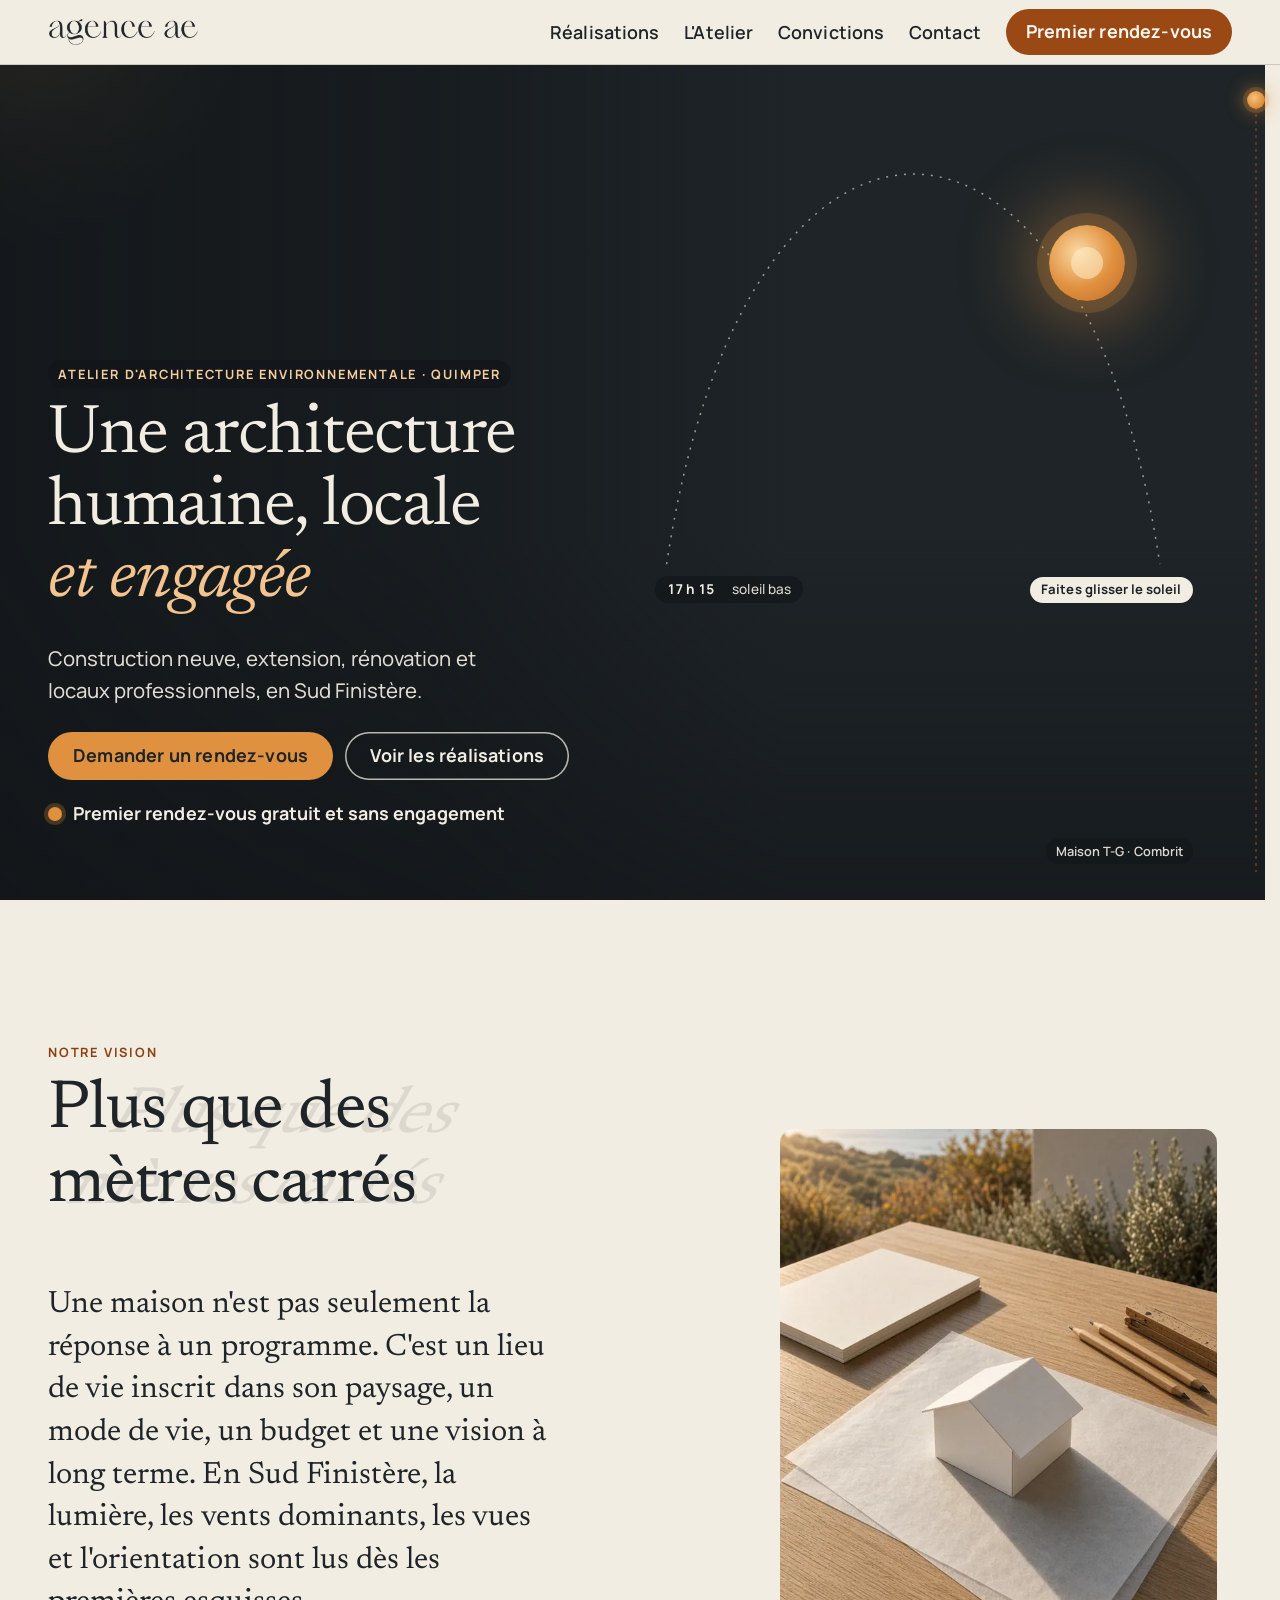
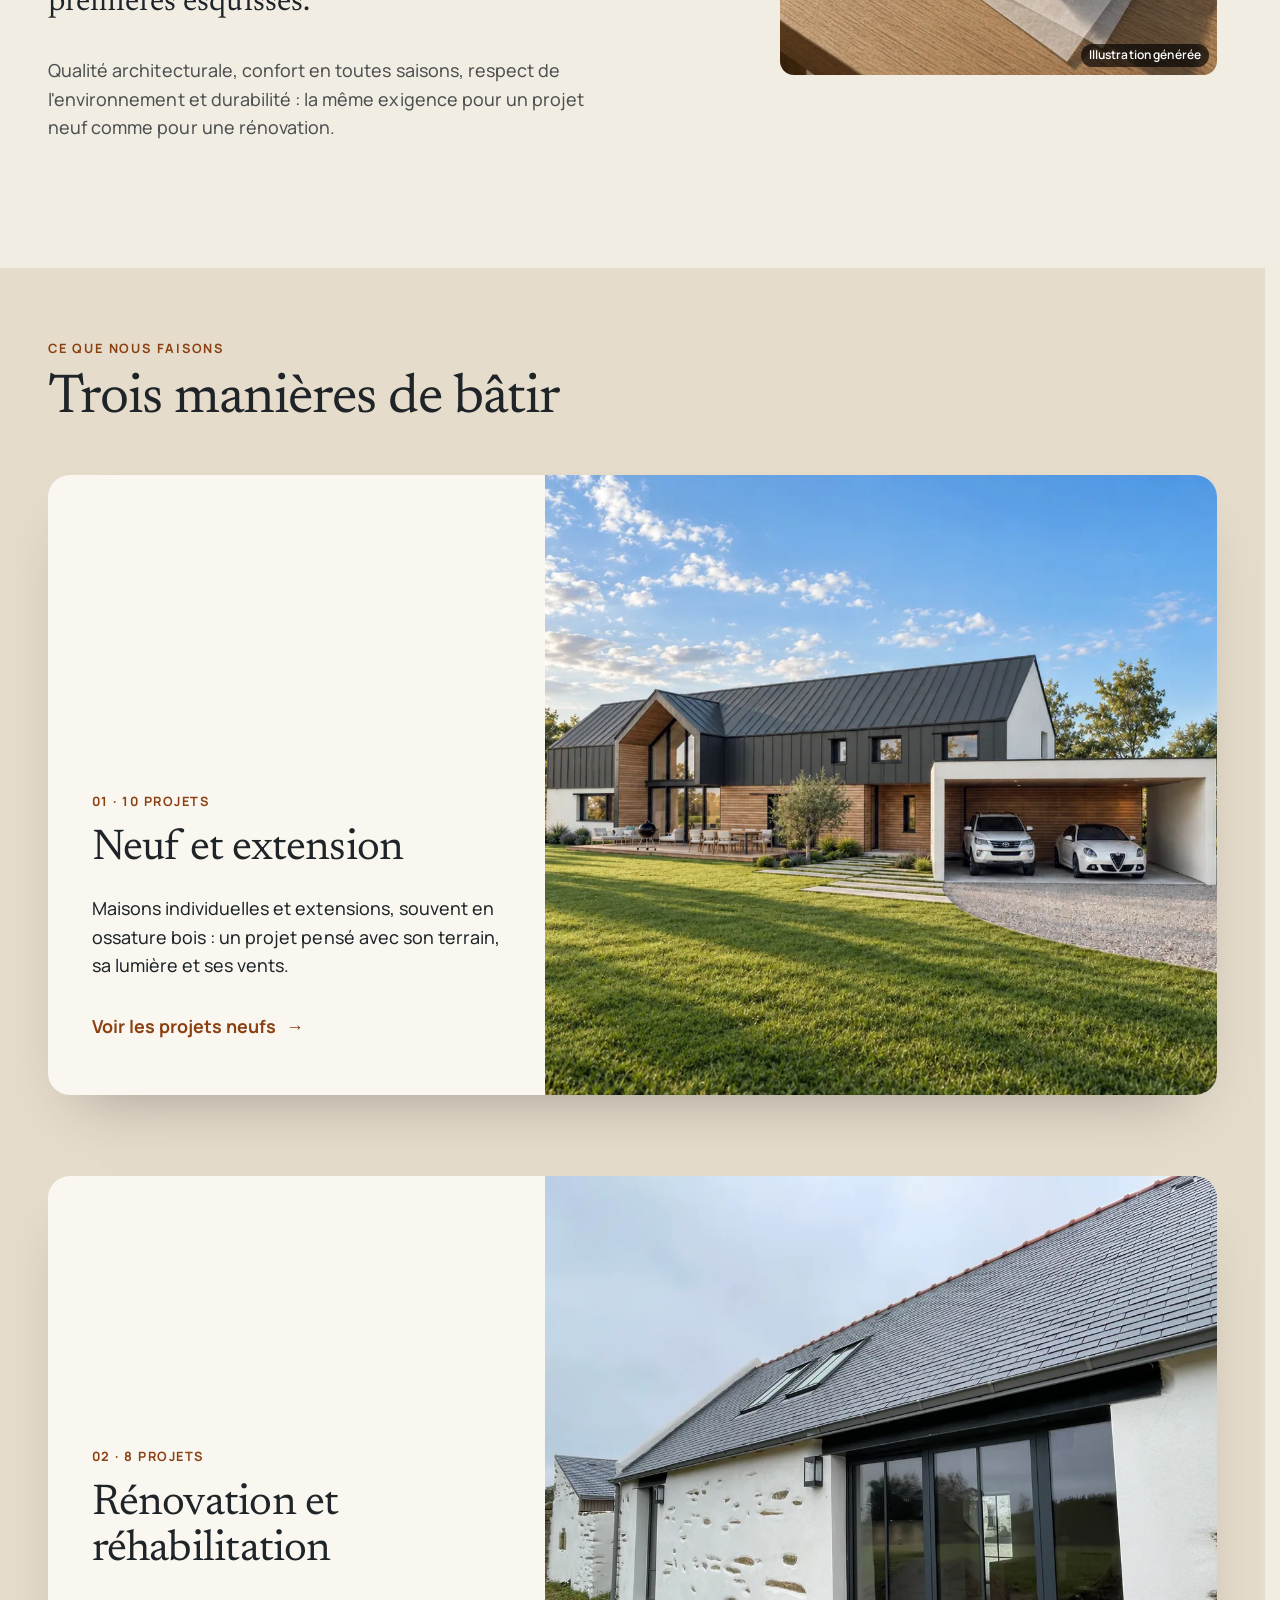
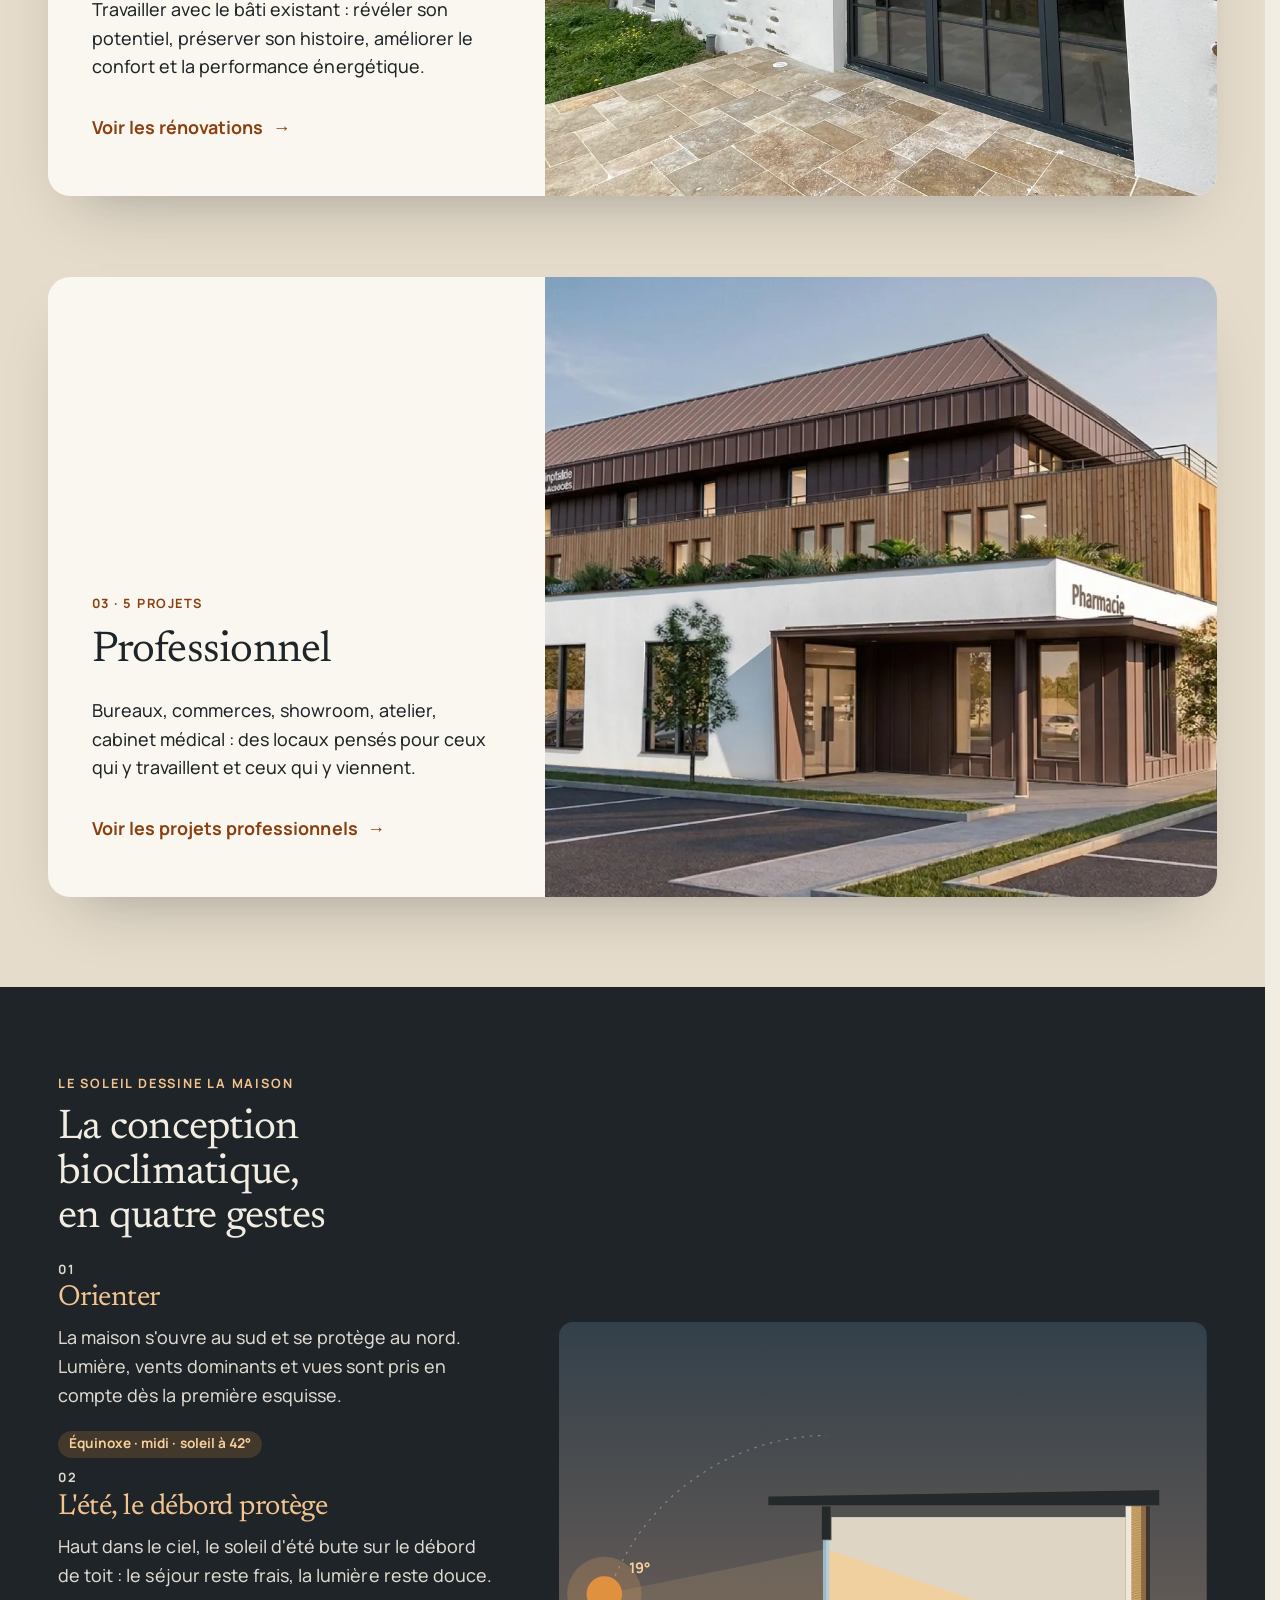
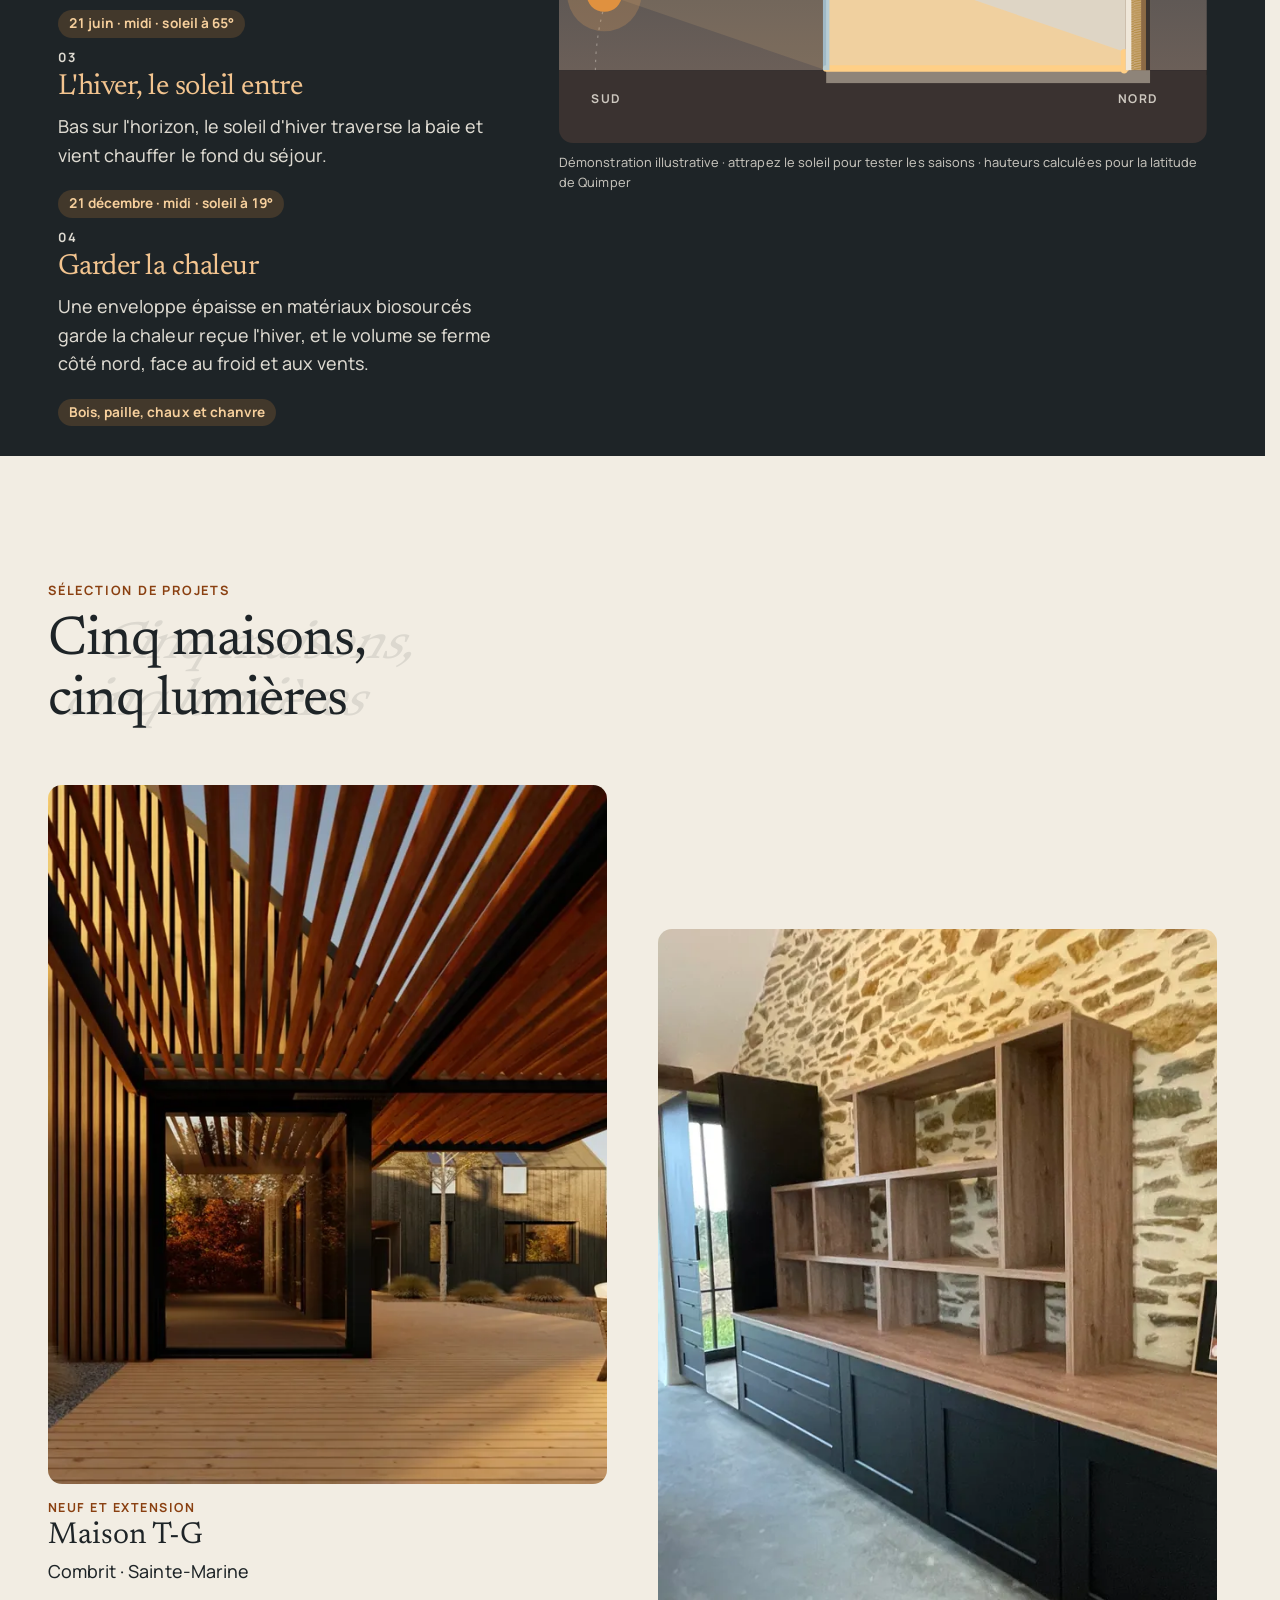
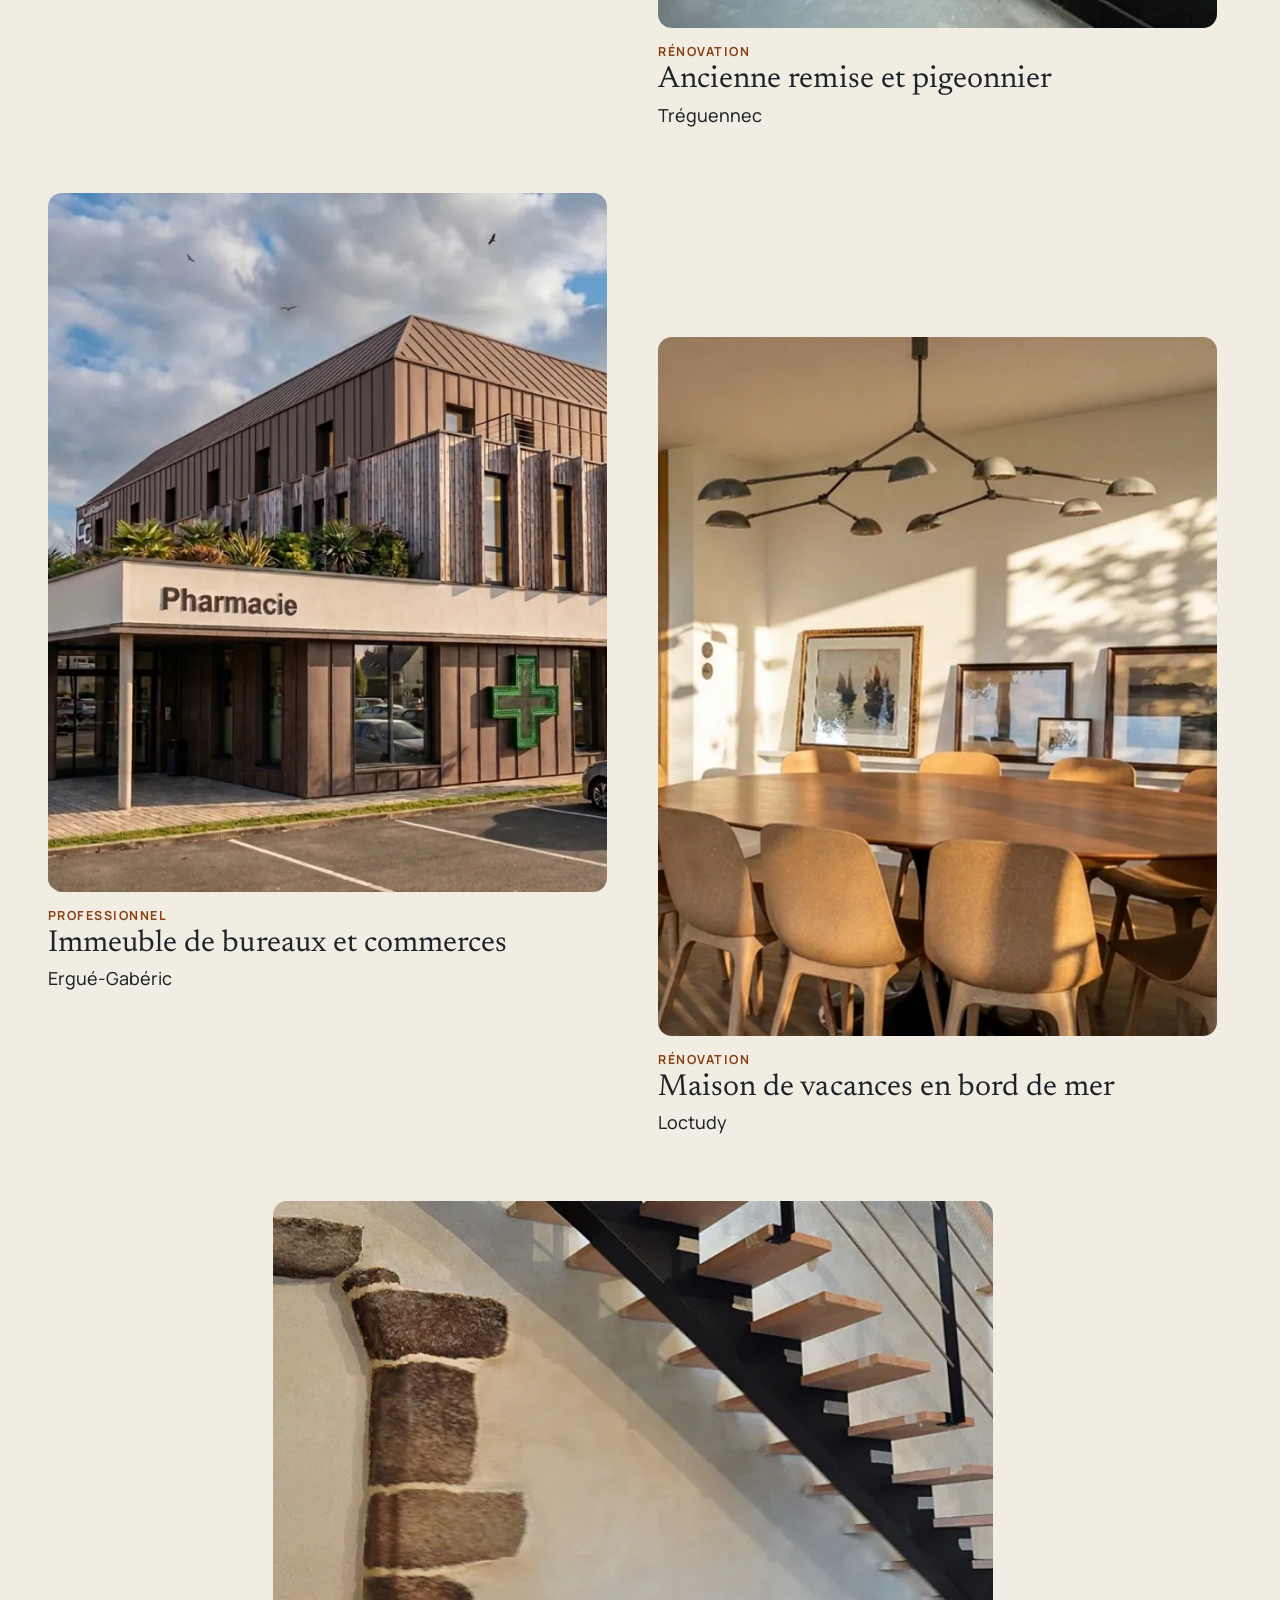
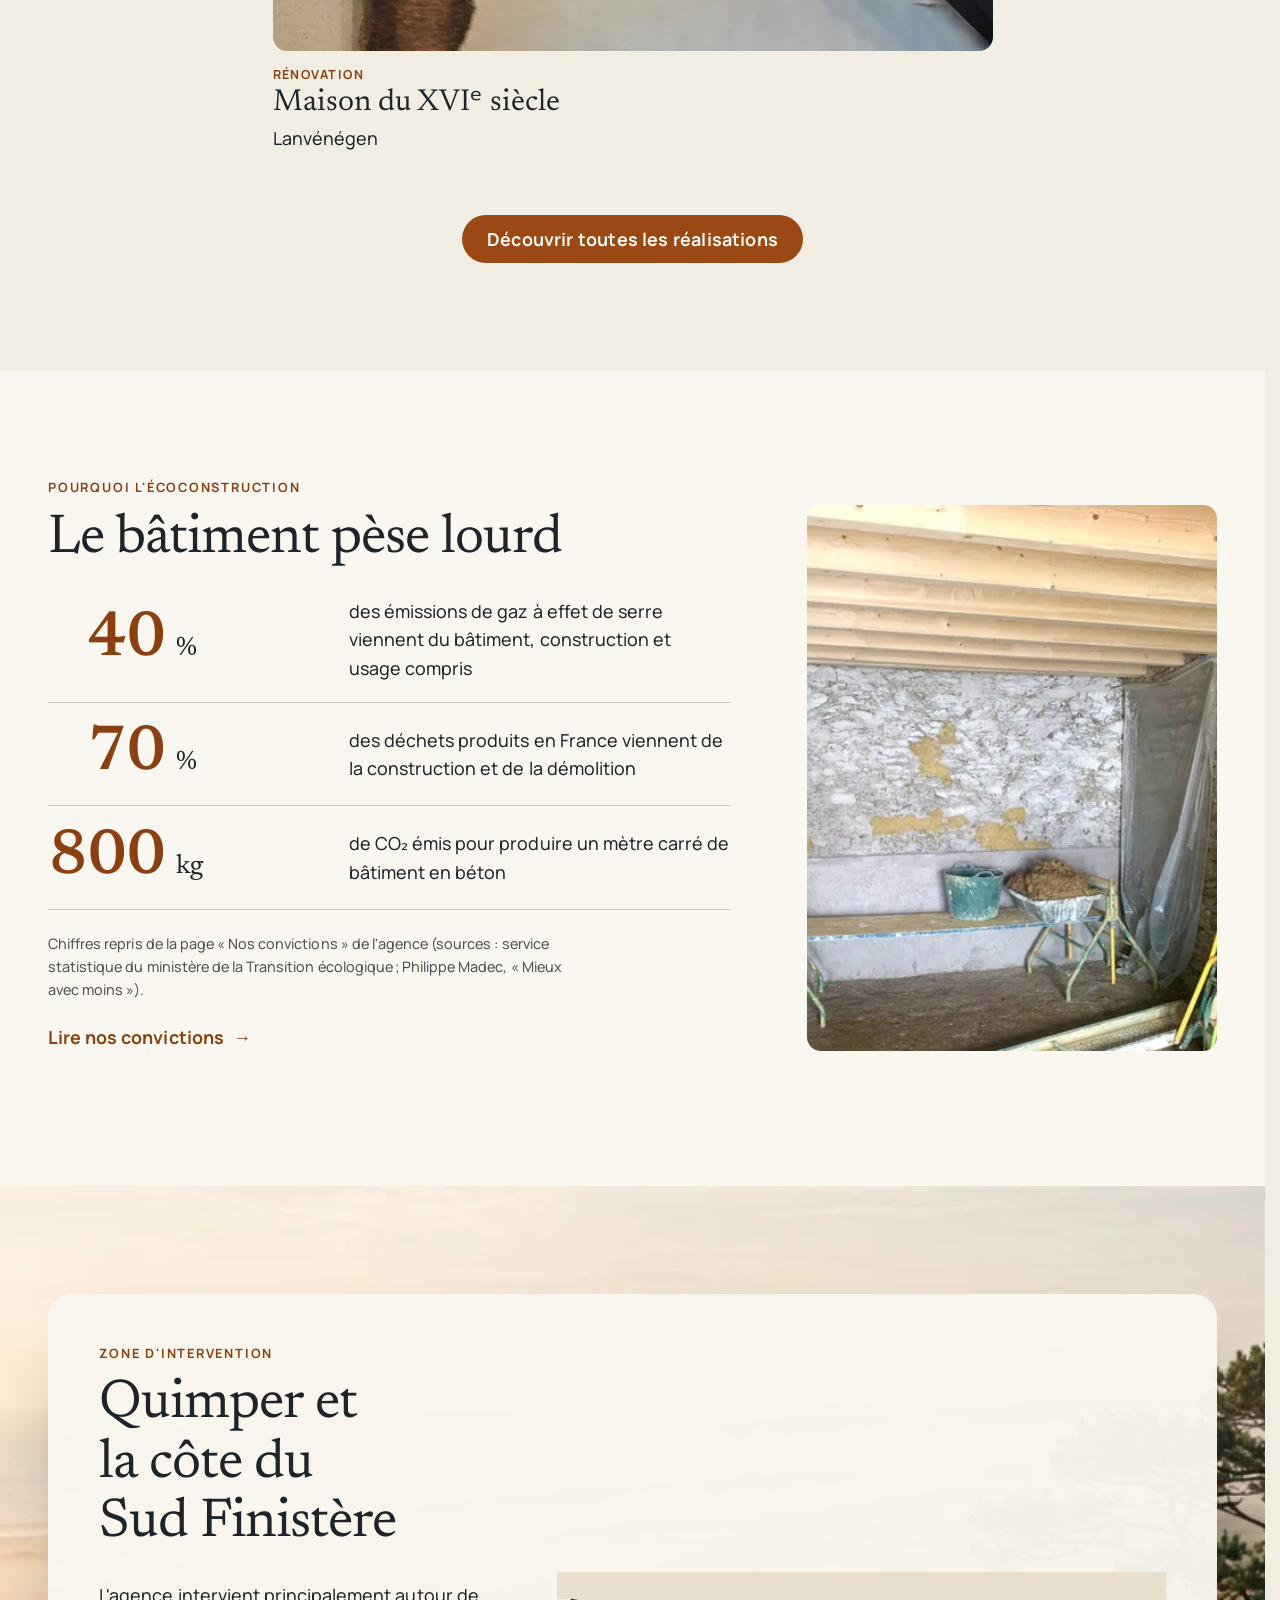
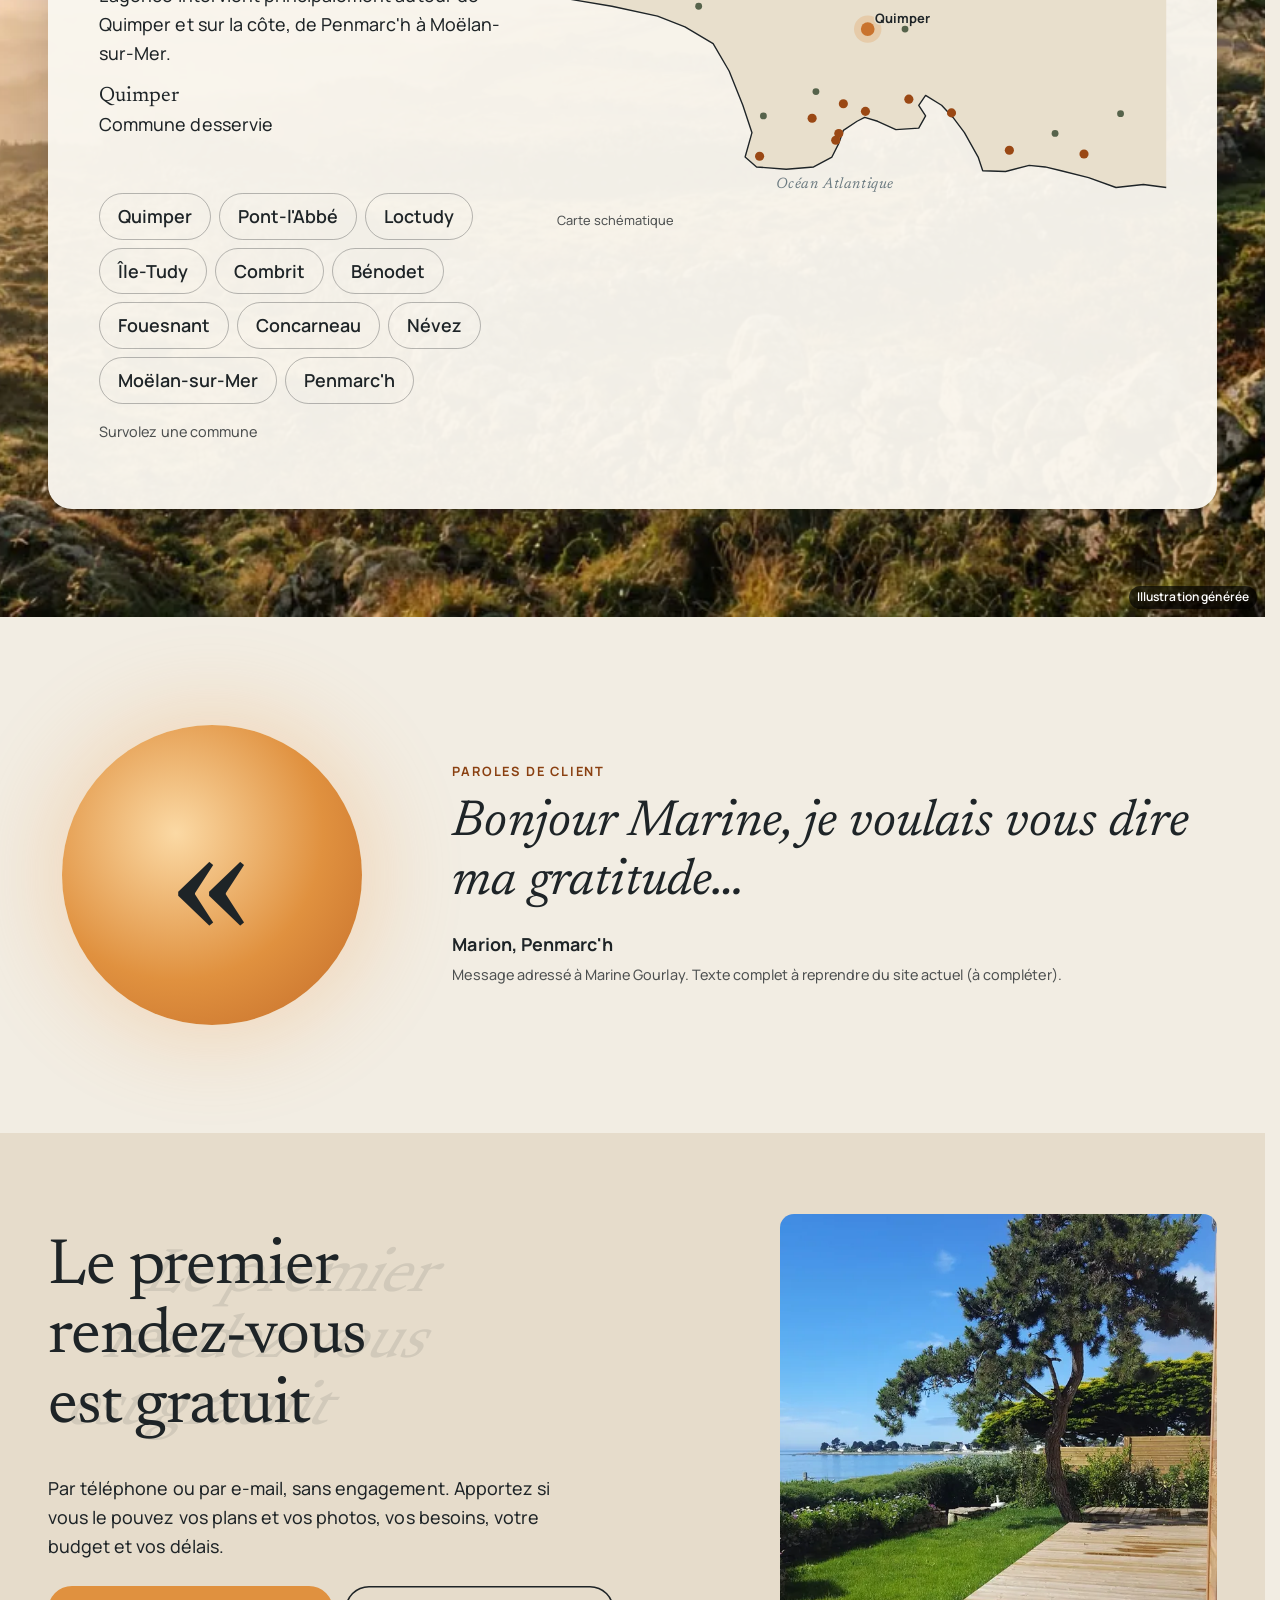
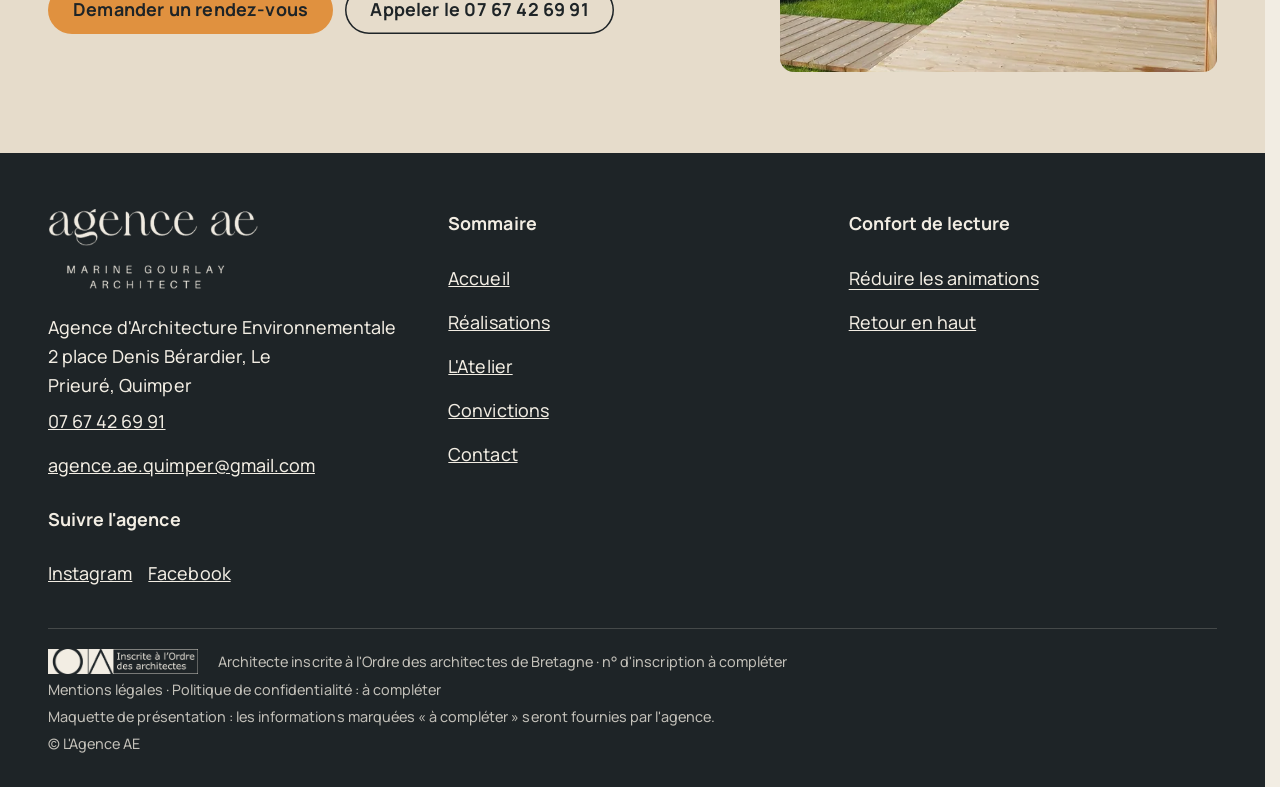
==== index.html @ b2a646eb "Maquette v1 agence AE" ====
<!doctype html>
<html lang="fr" data-v="1" data-curseur>
<head>
<meta charset="utf-8">
<meta name="viewport" content="width=device-width, initial-scale=1, viewport-fit=cover">
<title>Agence AE : architecte à Quimper et en Sud Finistère</title>
<meta name="description" content="Atelier d&#39;architecture environnementale à Quimper : construction neuve, extension, rénovation et locaux professionnels en Sud Finistère. Premier rendez-vous gratuit.">
<meta name="robots" content="noindex, nofollow">
<link rel="canonical" href="https://agence-ae-maquette.vercel.app/">
<style>:root{--fond:#f2ede3;--texte:#1e2427;--voile-fond:#c26a28;--ouverture-fond:#1e2427;--menu-fond:#f2ede3}:root { --entete-h: 72px; --barres-h: 0px; } html { background: var(--fond); color: var(--texte); scrollbar-gutter: stable; } body { margin: 0; background: var(--fond); } html.js:not(.calme):not(.secours):not([data-arrivee="retour"]) [data-anime] { opacity: 0; } html.js:not(.calme):not(.secours):not([data-arrivee="retour"]) [data-anime].vu { opacity: 1; } [data-voile] { position: fixed; inset: 0; z-index: 900; background: var(--voile-fond); transform: translateY(100%); visibility: hidden; pointer-events: none; } html[data-arrivee="voile"]:not(.voile-leve):not(.calme):not(.secours) [data-voile] { transform: none; visibility: visible; } html.calme [data-voile], html.secours [data-voile] { visibility: hidden !important; } .ouverture-panneau { position: fixed; inset: 0; z-index: 850; display: none; place-content: center; justify-items: center; background: var(--ouverture-fond, var(--voile-fond)); color: var(--fond); text-align: center; } html.js[data-arrivee="intro"]:not(.calme):not(.secours):not(.intro-finie) .ouverture-panneau { display: grid; } html.defilement-bloque, html.defilement-bloque body, html.js[data-arrivee="intro"]:not(.calme):not(.secours):not(.intro-finie), html.js[data-arrivee="intro"]:not(.calme):not(.secours):not(.intro-finie) body, html[data-arrivee="voile"]:not(.voile-leve):not(.calme):not(.secours), html[data-arrivee="voile"]:not(.voile-leve):not(.calme):not(.secours) body { overflow: hidden; } html.js[data-arrivee="intro"]:not(.calme):not(.secours):not(.intro-finie) { background-color: var(--ouverture-fond, var(--voile-fond)); } html[data-arrivee="voile"]:not(.voile-leve):not(.calme):not(.secours) { background-color: var(--voile-fond); }</style>
<script>(function () {
var d = document.documentElement, ss = null, ls = null;
try { ss = window.sessionStorage; ls = window.localStorage; } catch (e) {}
d.classList.add('js');
var calme = false;
try { calme = !!ls && ls.getItem('socle:calme') === 'oui'; } catch (e) {}
if (!calme && window.matchMedia && matchMedia('(prefers-reduced-motion: reduce)').matches) calme = true;
if (calme) d.classList.add('calme');
var nav = performance.getEntriesByType ? performance.getEntriesByType('navigation')[0] : null;
var type = nav ? nav.type : 'navigate';
var depart = null;
try { depart = JSON.parse(ss.getItem('socle:depart') || 'null'); ss.removeItem('socle:depart'); } catch (e) {}
if (depart && !(Date.now() - depart.t < 15000)) depart = null;
var retourSection = false;
try { retourSection = !!ss.getItem('socle:calme-retour'); } catch (e) {}
var mode = type === 'back_forward' || retourSection ? 'retour' : type === 'reload' ? 'intro' : depart ? 'voile' : 'intro';
d.setAttribute('data-arrivee', mode);
if (mode === 'voile' && depart.couleur) d.style.setProperty('--voile-fond', depart.couleur);
if (type === 'reload' && 'scrollRestoration' in history) {
if (!retourSection) history.scrollRestoration = 'manual';
}
try {
var choisie = ls && ls.getItem('socle:langue');
var langue = (d.lang || '').slice(0, 2);
if (choisie && choisie !== langue && type === 'navigate' && !depart) {
var alt = document.querySelector('link[rel="alternate"][hreflang="' + choisie + '"]');
if (alt) location.replace(new URL(alt.href).pathname + location.search + location.hash);
}
} catch (e) {}
setTimeout(function () { if (!d.classList.contains('demarre')) d.classList.add('secours'); }, 2000);
})();</script>
<link rel="preload" href="/assets/fonts/newsreader.woff2" as="font" type="font/woff2" crossorigin>
<link rel="preload" href="/assets/fonts/manrope.woff2" as="font" type="font/woff2" crossorigin>
<link rel="stylesheet" href="/assets/css/socle.css?v=1">
<link rel="stylesheet" href="/assets/css/site.css?v=1">
<link rel="modulepreload" href="/assets/js/site.js?v=1">
<link rel="modulepreload" href="/assets/js/socle/index.js?v=1">
<script src="/assets/vendor/gsap.min.js" defer></script>
<script src="/assets/vendor/ScrollTrigger.min.js" defer></script>
<script src="/assets/vendor/SplitText.min.js" defer></script>
<script type="module" src="/assets/js/site.js?v=1"></script>
<meta name="theme-color" content="#f2ede3">
<link rel="icon" href="/assets/images/favicon.svg" type="image/svg+xml">
<link rel="apple-touch-icon" href="/assets/images/apple-touch-icon.png">
<meta property="og:type" content="website">
<meta property="og:site_name" content="agence ae">
<meta property="og:locale" content="fr_FR">
<meta property="og:title" content="Agence AE : architecte à Quimper et en Sud Finistère">
<meta property="og:description" content="Atelier d&#39;architecture environnementale à Quimper : construction neuve, extension, rénovation et locaux professionnels en Sud Finistère. Premier rendez-vous gratuit.">
<meta property="og:url" content="https://agence-ae-maquette.vercel.app/">
<meta property="og:image" content="https://agence-ae-maquette.vercel.app/assets/partage/accueil-fr.jpg">
<meta property="og:image:width" content="1200">
<meta property="og:image:height" content="630">
<meta property="og:image:alt" content="Agence AE, architecture environnementale à Quimper, maison en bardage brûlé au soleil couchant">
<meta name="twitter:card" content="summary_large_image">
<script type="application/ld+json">{"@context":"https://schema.org","@type":"ProfessionalService","name":"L'Agence AE","alternateName":"Agence d'Architecture Environnementale","url":"https://agence-ae-maquette.vercel.app/","telephone":"+33767426991","email":"agence.ae.quimper@gmail.com","foundingDate":"2010","founder":{"@type":"Person","name":"Marine Gourlay","jobTitle":"Architecte D.E. HMONP"},"address":{"@type":"PostalAddress","streetAddress":"2 place Denis Bérardier, Le Prieuré","addressLocality":"Quimper","addressRegion":"Bretagne","addressCountry":"FR"},"areaServed":["Quimper","Pont-l'Abbé","Concarneau","Bénodet","Fouesnant","Combrit","Moëlan-sur-Mer","Névez","Penmarc'h","Loctudy","Île-Tudy"],"sameAs":["https://www.instagram.com/agenceae","https://www.facebook.com/agenceaequimper"],"description":"Atelier d'architecture environnementale à Quimper : construction neuve, extension, rénovation et réhabilitation, locaux professionnels, en Sud Finistère."}</script>
</head>
<body id="haut">
<div data-voile data-forme="iris" aria-hidden="true"><div class="voile-contenu"><span class="voile-ae"></span><span data-voile-libelle>Accueil</span></div></div>
<div class="ouverture-panneau" data-ouverture aria-hidden="true">
  <span class="ouverture-aube"></span>
  <div class="ouverture-scene">
    <svg class="ouverture-arc" viewBox="0 0 600 300" preserveAspectRatio="none"><path d="M20 290 A280 270 0 0 1 580 290" pathLength="1"/></svg>
    <span class="ouverture-soleil" data-ouverture-objet></span>
    <p class="ouverture-nom"><span class="ouv-l" style="--i:0"><span class="ouv-ombre">a</span><span class="ouv-lettre">a</span></span><span class="ouv-l" style="--i:1"><span class="ouv-ombre">g</span><span class="ouv-lettre">g</span></span><span class="ouv-l" style="--i:2"><span class="ouv-ombre">e</span><span class="ouv-lettre">e</span></span><span class="ouv-l" style="--i:3"><span class="ouv-ombre">n</span><span class="ouv-lettre">n</span></span><span class="ouv-l" style="--i:4"><span class="ouv-ombre">c</span><span class="ouv-lettre">c</span></span><span class="ouv-l" style="--i:5"><span class="ouv-ombre">e</span><span class="ouv-lettre">e</span></span><span class="ouv-esp"> </span><span class="ouv-l" style="--i:7"><span class="ouv-ombre">a</span><span class="ouv-lettre">a</span></span><span class="ouv-l" style="--i:8"><span class="ouv-ombre">e</span><span class="ouv-lettre">e</span></span></p>
    <span class="ouverture-trait"></span>
  </div>
  <p class="ouverture-ligne">Architecture environnementale · Quimper</p>
</div>
<a class="evitement" href="#contenu">Aller au contenu</a>
<header data-entete>
  <div class="entete-rangee">
    <a class="entete-logo" aria-label="agence ae, accueil" href="/" data-libelle="Accueil" aria-current="page">
      <span class="logo-mot" role="img" aria-label="agence ae"></span>
    </a>
    <nav data-nav aria-label="Navigation principale">
      <ul><li><a href="/realisations" data-libelle="Réalisations">Réalisations</a></li><li><a href="/atelier" data-libelle="L&#39;Atelier">L&#39;Atelier</a></li><li><a href="/convictions" data-libelle="Convictions">Convictions</a></li><li><a href="/contact" data-libelle="Contact">Contact</a></li></ul>
    </nav>
    <div class="entete-actions">
      <a class="bouton" href="/contact#rendez-vous" data-libelle="Contact">Premier rendez-vous</a>
      <button type="button" data-menu-bouton aria-controls="menu" aria-expanded="false" data-libelle-ouvrir="Menu" data-libelle-fermer="Fermer"><span data-libelle-bouton>Menu</span></button>
    </div>
  </div>
</header>
<div id="menu" data-menu role="dialog" aria-modal="true" aria-label="Menu">
  <ul><li style="--i:0"><a href="/" class="menu-lien" data-libelle="Accueil" aria-current="page">Accueil</a></li><li style="--i:1"><a href="/realisations" class="menu-lien" data-libelle="Réalisations">Réalisations</a></li><li style="--i:2"><a href="/atelier" class="menu-lien" data-libelle="L&#39;Atelier">L&#39;Atelier</a></li><li style="--i:3"><a href="/convictions" class="menu-lien" data-libelle="Convictions">Convictions</a></li><li style="--i:4"><a href="/contact" class="menu-lien" data-libelle="Contact">Contact</a></li></ul>
  <p><a class="bouton" href="tel:+33767426991">Appeler 07 67 42 69 91</a></p>
  <p><button type="button" class="lien" data-calme-bascule data-libelle-reduire="Réduire les animations" data-libelle-retablir="Rétablir les animations" data-libelle-systeme="Animations réduites par le réglage de votre appareil"><span data-libelle-bouton>Réduire les animations</span></button></p>
</div>
<main id="contenu" tabindex="-1">
<section class="hero" id="debut">
  <figure class="media hero-media" style="--cadrage:55% 50%;--cadrage-mobile:50% 50%">
  <picture><source media="(max-width: 760px) and (orientation: portrait)" srcset="/assets/images/ouverture-mobile-640.webp 640w" sizes="100vw">
    <img src="/assets/images/ouverture-1280.webp" srcset="/assets/images/ouverture-640.webp 640w, /assets/images/ouverture-1280.webp 1280w, /assets/images/ouverture-1920.webp 1920w" sizes="100vw" alt="Maison T-G à Combrit : maison en ossature bois et bardage brûlé au soleil couchant" width="1280" height="720" fetchpriority="high" loading="eager" decoding="async">
  </picture>
</figure>
  <div class="hero-lumiere" aria-hidden="true"><span class="l-aube"></span><span class="l-jour"></span><span class="l-couchant"></span><span class="l-nuit"></span><span class="hero-halo"></span></div>
  <div class="hero-ciel" data-effet="soleil-a-saisir" data-grille="manipuler">
    <svg class="hero-arc" viewBox="0 0 1000 400" preserveAspectRatio="none" aria-hidden="true"><path d="M60 368 C 200 -60, 800 -60, 940 368"/></svg>
    <div class="hero-soleil" data-iris-centre="disque" tabindex="0" role="slider" aria-label="Soleil à faire glisser sur sa course : il change la lumière de la photo" aria-valuemin="6" aria-valuemax="21" aria-valuenow="17" aria-valuetext="17 h"><span class="hero-soleil-coeur"></span></div>
    <p class="hero-heure" aria-hidden="true"><span data-heure>17 h 15</span><span data-moment>soleil bas</span></p>
    <p class="hero-indice" aria-hidden="true"><span class="indice-souris">Faites glisser le soleil</span><span class="indice-tactile">Glissez le soleil</span></p>
  </div>
  <div class="hero-texte conteneur">
    <p class="surtitre hero-surtitre" data-anime="gsap">Atelier d&#39;architecture environnementale · Quimper</p>
    <h1 class="hero-titre"><span class="ligne-masque"><span data-anime="gsap" class="hero-ligne">Une architecture</span></span><span class="ligne-masque"><span data-anime="gsap" class="hero-ligne">humaine, locale</span></span><span class="ligne-masque"><span data-anime="gsap" class="hero-ligne hero-ligne--accent">et engagée</span></span></h1>
    <p class="hero-intro" data-anime="gsap">Construction neuve, extension, rénovation et locaux professionnels, en Sud Finistère.</p>
    <div class="hero-actions" data-anime="gsap">
      <a href="/contact#rendez-vous" class="bouton bouton--soleil" data-libelle="Contact" data-action-principale data-survol="magnetique">Demander un rendez-vous</a>
      <a href="/realisations" class="bouton bouton--clair" data-libelle="Réalisations">Voir les réalisations</a>
    </div>
    <p class="hero-info" data-anime="gsap" data-info-cle><span class="pastille-soleil" aria-hidden="true"></span>Premier rendez-vous gratuit et sans engagement</p>
  </div>
  <p class="hero-legende">Maison T-G · Combrit</p>
</section>
<section class="vision" id="vision">
  <div class="conteneur vision-grille">
    <div class="vision-texte">
      <p class="surtitre" data-anime>Notre vision</p>
      <h2 class="titre-ombre" data-texte="Plus que des mètres carrés" data-grille="typo" data-effet="ombre-portee" data-anime>Plus que des mètres carrés</h2>
      <p class="manifeste" data-effet="manifeste"><span class="mm" style="--i:0">Une</span> <span class="mm" style="--i:1">maison</span> <span class="mm" style="--i:2">n&#39;est</span> <span class="mm" style="--i:3">pas</span> <span class="mm" style="--i:4">seulement</span> <span class="mm" style="--i:5">la</span> <span class="mm" style="--i:6">réponse</span> <span class="mm" style="--i:7">à</span> <span class="mm" style="--i:8">un</span> <span class="mm" style="--i:9">programme.</span> <span class="mm" style="--i:10">C&#39;est</span> <span class="mm" style="--i:11">un</span> <span class="mm" style="--i:12">lieu</span> <span class="mm" style="--i:13">de</span> <span class="mm" style="--i:14">vie</span> <span class="mm" style="--i:15">inscrit</span> <span class="mm" style="--i:16">dans</span> <span class="mm" style="--i:17">son</span> <span class="mm" style="--i:18">paysage,</span> <span class="mm" style="--i:19">un</span> <span class="mm" style="--i:20">mode</span> <span class="mm" style="--i:21">de</span> <span class="mm" style="--i:22">vie,</span> <span class="mm" style="--i:23">un</span> <span class="mm" style="--i:24">budget</span> <span class="mm" style="--i:25">et</span> <span class="mm" style="--i:26">une</span> <span class="mm" style="--i:27">vision</span> <span class="mm" style="--i:28">à</span> <span class="mm" style="--i:29">long</span> <span class="mm" style="--i:30">terme.</span> <span class="mm" style="--i:31">En</span> <span class="mm" style="--i:32">Sud</span> <span class="mm" style="--i:33">Finistère,</span> <span class="mm" style="--i:34">la</span> <span class="mm" style="--i:35">lumière,</span> <span class="mm" style="--i:36">les</span> <span class="mm" style="--i:37">vents</span> <span class="mm" style="--i:38">dominants,</span> <span class="mm" style="--i:39">les</span> <span class="mm" style="--i:40">vues</span> <span class="mm" style="--i:41">et</span> <span class="mm" style="--i:42">l&#39;orientation</span> <span class="mm" style="--i:43">sont</span> <span class="mm" style="--i:44">lus</span> <span class="mm" style="--i:45">dès</span> <span class="mm" style="--i:46">les</span> <span class="mm" style="--i:47">premières</span> <span class="mm" style="--i:48">esquisses.</span> </p>
      <p class="vision-suite" data-anime>Qualité architecturale, confort en toutes saisons, respect de l&#39;environnement et durabilité : la même exigence pour un projet neuf comme pour une rénovation.</p>
    </div>
    <figure class="media vision-media" data-grok data-fx="zoom" style="--cadrage:50% 50%;aspect-ratio:4 / 5">
  <picture>
    <img src="/assets/images/grok/scene-maquette-784.webp" srcset="/assets/images/grok/scene-maquette-640.webp 640w, /assets/images/grok/scene-maquette-784.webp 784w" sizes="(max-width: 760px) 100vw, 40vw" alt="Maquette de maison en carton sur une table à dessin, au soleil du matin" width="784" height="980" loading="lazy" decoding="async">
  </picture><figcaption class="mention-ia">Illustration générée</figcaption>
</figure>
  </div>
</section>
<section class="savoir" id="savoir-faire">
  <div class="conteneur savoir-tete">
    <p class="surtitre" data-anime>Ce que nous faisons</p>
    <h2 data-anime="lignes">Trois manières de bâtir</h2>
  </div>
  <div class="conteneur planches">
    <article class="planche" style="--i:0" data-effet="planches">
      <div class="planche-texte">
        <p class="planche-num">01 · 10 projets</p>
        <h3>Neuf et extension</h3>
        <p>Maisons individuelles et extensions, souvent en ossature bois : un projet pensé avec son terrain, sa lumière et ses vents.</p>
        <a href="/realisations?famille=neuf" class="lien-fleche" data-libelle="Réalisations">Voir les projets neufs</a>
      </div>
      <figure class="media planche-media" style="--cadrage:50% 50%">
  <picture>
    <img src="/assets/images/planche-neuf-1280.webp" srcset="/assets/images/planche-neuf-640.webp 640w, /assets/images/planche-neuf-1280.webp 1280w" sizes="(max-width: 760px) 100vw, 55vw" alt="Maison J-LM à Fouesnant, volumes blancs et bois sous un toit sombre" width="1280" height="960" loading="lazy" decoding="async">
  </picture>
</figure>
      <span class="planche-ombre" aria-hidden="true"></span>
    </article><article class="planche" style="--i:1" data-effet="planches">
      <div class="planche-texte">
        <p class="planche-num">02 · 8 projets</p>
        <h3>Rénovation et réhabilitation</h3>
        <p>Travailler avec le bâti existant : révéler son potentiel, préserver son histoire, améliorer le confort et la performance énergétique.</p>
        <a href="/realisations?famille=renovation" class="lien-fleche" data-libelle="Réalisations">Voir les rénovations</a>
      </div>
      <figure class="media planche-media" style="--cadrage:50% 50%">
  <picture>
    <img src="/assets/images/planche-renovation-1280.webp" srcset="/assets/images/planche-renovation-640.webp 640w, /assets/images/planche-renovation-1280.webp 1280w" sizes="(max-width: 760px) 100vw, 55vw" alt="Ancienne remise réhabilitée à Tréguennec : pierre, chaux et grande baie vitrée" width="1280" height="960" loading="lazy" decoding="async">
  </picture>
</figure>
      <span class="planche-ombre" aria-hidden="true"></span>
    </article><article class="planche" style="--i:2" data-effet="planches">
      <div class="planche-texte">
        <p class="planche-num">03 · 5 projets</p>
        <h3>Professionnel</h3>
        <p>Bureaux, commerces, showroom, atelier, cabinet médical : des locaux pensés pour ceux qui y travaillent et ceux qui y viennent.</p>
        <a href="/realisations?famille=pro" class="lien-fleche" data-libelle="Réalisations">Voir les projets professionnels</a>
      </div>
      <figure class="media planche-media" style="--cadrage:50% 50%">
  <picture>
    <img src="/assets/images/planche-pro-1280.webp" srcset="/assets/images/planche-pro-640.webp 640w, /assets/images/planche-pro-1280.webp 1280w" sizes="(max-width: 760px) 100vw, 55vw" alt="Immeuble de bureaux et commerces à Ergué-Gabéric, façades en bois" width="1280" height="960" loading="lazy" decoding="async">
  </picture>
</figure>
      <span class="planche-ombre" aria-hidden="true"></span>
    </article>
  </div>
</section>
<section class="lumiere ecran epingle" id="lumiere" data-entete-cache data-plein-ecran data-grille="scene" data-effet="maison-ombres">
  <div class="conteneur lumiere-grille">
    <div class="lumiere-texte">
      <p class="surtitre">Le soleil dessine la maison</p>
      <h2 class="lumiere-titre">La conception bioclimatique, en quatre gestes</h2>
      <ol class="lumiere-etapes">
        <li class="lumiere-etape" data-etape="1"><p class="lumiere-num">01</p><h3>Orienter</h3><p>La maison s&#39;ouvre au sud et se protège au nord. Lumière, vents dominants et vues sont pris en compte dès la première esquisse.</p><p class="lumiere-lecture">Équinoxe · midi · soleil à 42°</p></li><li class="lumiere-etape" data-etape="2"><p class="lumiere-num">02</p><h3>L&#39;été, le débord protège</h3><p>Haut dans le ciel, le soleil d&#39;été bute sur le débord de toit : le séjour reste frais, la lumière reste douce.</p><p class="lumiere-lecture">21 juin · midi · soleil à 65°</p></li><li class="lumiere-etape" data-etape="3"><p class="lumiere-num">03</p><h3>L&#39;hiver, le soleil entre</h3><p>Bas sur l&#39;horizon, le soleil d&#39;hiver traverse la baie et vient chauffer le fond du séjour.</p><p class="lumiere-lecture">21 décembre · midi · soleil à 19°</p></li><li class="lumiere-etape" data-etape="4"><p class="lumiere-num">04</p><h3>Garder la chaleur</h3><p>Une enveloppe épaisse en matériaux biosourcés garde la chaleur reçue l&#39;hiver, et le volume se ferme côté nord, face au froid et aux vents.</p><p class="lumiere-lecture">Bois, paille, chaux et chanvre</p></li>
      </ol>
      <div class="lumiere-progres" aria-hidden="true"><span data-point="1"></span><span data-point="2"></span><span data-point="3"></span><span data-point="4"></span></div>
    </div>
    <figure class="lumiere-coupe" data-visuel role="img" aria-label="Coupe bioclimatique animée" data-tient>
      <svg viewBox="0 0 800 520" aria-hidden="true">
        <defs>
          <linearGradient id="ciel-coupe" x1="0" y1="0" x2="0" y2="1"><stop offset="0" stop-color="var(--ciel-haut)"/><stop offset="1" stop-color="var(--ciel-bas)"/></linearGradient>
          <pattern id="hachure" width="8" height="8" patternUnits="userSpaceOnUse" patternTransform="rotate(45)"><path d="M0 0 V8" stroke="currentColor" stroke-width="1.4" opacity=".45"/></pattern>
          <pattern id="paille" width="10" height="6" patternUnits="userSpaceOnUse"><path d="M0 3 L10 1 M0 6 L10 4" stroke="#b08a3e" stroke-width="1.2"/></pattern>
        </defs>
        <rect class="coupe-ciel" x="0" y="0" width="800" height="430" fill="url(#ciel-coupe)"/>
        <path class="coupe-arc" d="M45 430 A 290 290 0 0 1 330 140" fill="none"/>
        <polygon class="coupe-faisceau-ext" points="56,336 330,280.5 330,430"/>
        <polygon class="coupe-ombre-sol" points="730,430 800,430 800,436 730,436"/>
        <rect class="coupe-sol" x="0" y="430" width="800" height="90"/>
        <text class="coupe-repere" x="40" y="470">Sud</text><text class="coupe-repere" x="740" y="470" text-anchor="end">Nord</text>
        <rect class="coupe-dalle" x="330" y="430" width="400" height="16"/>
        <rect class="coupe-interieur" x="330" y="241" width="370" height="189"/>
        <polygon class="coupe-faisceau" points="330,280.5 330,430 700,430 700,407.8"/>
        <line class="coupe-tache" x1="330" y1="428" x2="700" y2="428"/>
        <line class="coupe-tache-mur" x1="698" y1="430" x2="698" y2="407.8"/>
        <g class="coupe-mur-nord"><rect x="700" y="227" width="30" height="203" class="mur-structure"/><rect x="700" y="227" width="7" height="203" class="mur-enduit"/><rect x="707" y="227" width="12" height="203" fill="url(#paille)"/><rect x="719" y="227" width="6" height="203" class="mur-fibre"/><rect x="725" y="227" width="5" height="203" class="mur-bardage"/></g>
        <rect class="coupe-vitrage" x="326" y="269" width="8" height="161"/>
        <rect class="coupe-linteau" x="324" y="227" width="12" height="42"/>
        <path class="coupe-toit" d="M258 227 L 742 227 L 742 207 L 258 215 Z"/>
        <g class="coupe-vent" opacity="0"><path d="M712 300 h20 M712 340 h20 M712 380 h20"/></g>
        <g class="coupe-chaleur" opacity="0"><ellipse cx="560" cy="380" rx="120" ry="40"/></g>
        <g class="coupe-astre" transform="translate(56 336)"><circle class="coupe-halo" r="46"/><circle class="coupe-soleil" r="22"/></g>
        <text class="coupe-angle" x="86" y="310">19°</text>
      </svg>
      <figcaption class="lumiere-note">Démonstration illustrative · attrapez le soleil pour tester les saisons · hauteurs calculées pour la latitude de Quimper</figcaption>
    </figure>
  </div>
</section>
<section class="projets" id="projets">
  <div class="conteneur projets-tete">
    <p class="surtitre" data-anime>Sélection de projets</p>
    <h2 class="titre-ombre" data-texte="Cinq maisons, cinq lumières" data-grille="typo" data-effet="ombre-portee" data-anime>Cinq maisons, cinq lumières</h2>
  </div>
  <ul class="conteneur projets-liste">
    <li class="projet-sel" style="--i:0">
      <a href="/realisations#projet-maison-tg-combrit" data-libelle="Réalisations">
        <span class="projet-sel-cadre">
          <figure class="media projet-sel-media" data-fx="onde" style="--cadrage:50% 50%">
  <picture>
    <img src="/assets/images/selection-combrit-1080.webp" srcset="/assets/images/selection-combrit-640.webp 640w, /assets/images/selection-combrit-1080.webp 1080w" sizes="(max-width: 760px) 92vw, 44vw" alt="Maison T-G à Combrit : pergola en bois et bardage brûlé" width="1080" height="1350" loading="lazy" decoding="async">
  </picture>
</figure>
          <span class="ombre-passe" data-effet="ombre-qui-passe" aria-hidden="true"></span>
        </span>
        <span class="projet-sel-texte"><span class="projet-sel-type">Neuf et extension</span><strong>Maison T-G</strong><span>Combrit · Sainte-Marine</span></span>
      </a>
    </li><li class="projet-sel" style="--i:1">
      <a href="/realisations#projet-remise-pigeonnier-treguennec" data-libelle="Réalisations">
        <span class="projet-sel-cadre">
          <figure class="media projet-sel-media" data-fx="onde" style="--cadrage:50% 50%">
  <picture>
    <img src="/assets/images/selection-treguennec-1080.webp" srcset="/assets/images/selection-treguennec-640.webp 640w, /assets/images/selection-treguennec-1080.webp 1080w" sizes="(max-width: 760px) 92vw, 44vw" alt="Intérieur de la remise de Tréguennec : mur de pierre et rangements en bois" width="1080" height="1350" loading="lazy" decoding="async">
  </picture>
</figure>
          <span class="ombre-passe" data-effet="ombre-qui-passe" aria-hidden="true"></span>
        </span>
        <span class="projet-sel-texte"><span class="projet-sel-type">Rénovation</span><strong>Ancienne remise et pigeonnier</strong><span>Tréguennec</span></span>
      </a>
    </li><li class="projet-sel" style="--i:2">
      <a href="/realisations#projet-bureaux-ergue" data-libelle="Réalisations">
        <span class="projet-sel-cadre">
          <figure class="media projet-sel-media" data-fx="onde" style="--cadrage:50% 50%">
  <picture>
    <img src="/assets/images/selection-bureaux-1080.webp" srcset="/assets/images/selection-bureaux-640.webp 640w, /assets/images/selection-bureaux-1080.webp 1080w" sizes="(max-width: 760px) 92vw, 44vw" alt="Immeuble de bureaux et commerces à Ergué-Gabéric" width="1080" height="1351" loading="lazy" decoding="async">
  </picture>
</figure>
          <span class="ombre-passe" data-effet="ombre-qui-passe" aria-hidden="true"></span>
        </span>
        <span class="projet-sel-texte"><span class="projet-sel-type">Professionnel</span><strong>Immeuble de bureaux et commerces</strong><span>Ergué-Gabéric</span></span>
      </a>
    </li><li class="projet-sel" style="--i:3">
      <a href="/realisations#projet-maison-vacances-loctudy" data-libelle="Réalisations">
        <span class="projet-sel-cadre">
          <figure class="media projet-sel-media" data-fx="parallaxe" data-fx-force="8" style="--cadrage:50% 50%">
  <picture>
    <img src="/assets/images/selection-loctudy-1080.webp" srcset="/assets/images/selection-loctudy-640.webp 640w, /assets/images/selection-loctudy-1080.webp 1080w" sizes="(max-width: 760px) 92vw, 44vw" alt="Maison de vacances rénovée à Loctudy : salle à manger traversée de soleil" width="1080" height="1350" loading="lazy" decoding="async">
  </picture>
</figure>
          <span class="ombre-passe" data-effet="ombre-qui-passe" aria-hidden="true"></span>
        </span>
        <span class="projet-sel-texte"><span class="projet-sel-type">Rénovation</span><strong>Maison de vacances en bord de mer</strong><span>Loctudy</span></span>
      </a>
    </li><li class="projet-sel" style="--i:4">
      <a href="/realisations#projet-maison-xvie-lanvenegen" data-libelle="Réalisations">
        <span class="projet-sel-cadre">
          <figure class="media projet-sel-media" data-fx="parallaxe" data-fx-force="8" style="--cadrage:50% 50%">
  <picture>
    <img src="/assets/images/selection-lanvenegen-1080.webp" srcset="/assets/images/selection-lanvenegen-640.webp 640w, /assets/images/selection-lanvenegen-1080.webp 1080w" sizes="(max-width: 760px) 92vw, 44vw" alt="Maison du XVIᵉ siècle réhabilitée à Lanvénégen : encadrement de pierre et escalier" width="1080" height="1351" loading="lazy" decoding="async">
  </picture>
</figure>
          <span class="ombre-passe" data-effet="ombre-qui-passe" aria-hidden="true"></span>
        </span>
        <span class="projet-sel-texte"><span class="projet-sel-type">Rénovation</span><strong>Maison du XVIᵉ siècle</strong><span>Lanvénégen</span></span>
      </a>
    </li>
  </ul>
  <p class="conteneur projets-tout"><a href="/realisations" class="bouton" data-libelle="Réalisations" data-survol="magnetique">Découvrir toutes les réalisations</a></p>
</section>
<section class="chiffres-acc" id="chiffres">
  <div class="conteneur chiffres-grille">
    <div>
      <p class="surtitre" data-anime>Pourquoi l&#39;écoconstruction</p>
      <h2 data-anime="lignes">Le bâtiment pèse lourd</h2>
      <ul class="chiffres-liste" data-anime="cascade" data-grille="typo">
        <li><span class="chiffre-boite"><strong class="chiffre-grand" data-compteur="40" data-effet="chiffres-gras">40</strong><span class="chiffre-unite">%</span></span><span class="chiffre-texte">des émissions de gaz à effet de serre viennent du bâtiment, construction et usage compris</span></li>
        <li><span class="chiffre-boite"><strong class="chiffre-grand" data-compteur="70" data-effet="chiffres-gras">70</strong><span class="chiffre-unite">%</span></span><span class="chiffre-texte">des déchets produits en France viennent de la construction et de la démolition</span></li>
        <li><span class="chiffre-boite"><strong class="chiffre-grand" data-compteur="800" data-effet="chiffres-gras">800</strong><span class="chiffre-unite">kg</span></span><span class="chiffre-texte">de CO₂ émis pour produire un mètre carré de bâtiment en béton</span></li>
      </ul>
      <p class="chiffres-source">Chiffres repris de la page « Nos convictions » de l&#39;agence (sources : service statistique du ministère de la Transition écologique ; Philippe Madec, « Mieux avec moins »).</p>
      <p><a href="/convictions" class="lien-fleche" data-libelle="Convictions">Lire nos convictions</a></p>
    </div>
    <figure class="media chiffres-media" data-fx="parallaxe" style="--cadrage:50% 50%;aspect-ratio:3 / 4">
  <picture>
    <img src="/assets/images/chaux-chanvre-960.webp" srcset="/assets/images/chaux-chanvre-640.webp 640w, /assets/images/chaux-chanvre-960.webp 960w" sizes="(max-width: 760px) 100vw, 36vw" alt="Mur isolé à la chaux et au chanvre pendant une rénovation écologique" width="960" height="720" loading="lazy" decoding="async">
  </picture>
</figure>
  </div>
</section>
<section class="zone" id="zone">
  <figure class="media zone-fond" data-grok data-fx="parallaxe" data-fx-force="8" style="--cadrage:50% 50%">
  <picture>
    <img src="/assets/images/grok/bocage-matin-1168.webp" srcset="/assets/images/grok/bocage-matin-640.webp 640w, /assets/images/grok/bocage-matin-1168.webp 1168w" sizes="100vw" alt="" width="1168" height="656" loading="lazy" decoding="async">
  </picture><figcaption class="mention-ia">Illustration générée</figcaption>
</figure>
  <div class="conteneur zone-carte-boite">
    <div class="zone-texte">
      <p class="surtitre" data-anime>Zone d&#39;intervention</p>
      <h2 data-anime="lignes">Quimper et la côte du Sud Finistère</h2>
      <p data-anime>L&#39;agence intervient principalement autour de Quimper et sur la côte, de Penmarc&#39;h à Moëlan-sur-Mer.</p>
      <p class="zone-info" aria-live="polite"><strong data-zone-nom>Quimper</strong><span data-zone-detail>Commune desservie</span></p>
      <ul class="zone-communes" data-anime="cascade"><li><button type="button" class="puce" data-commune-bouton="Quimper" data-detail="1 réalisation présentée" aria-pressed="false">Quimper</button></li><li><button type="button" class="puce" data-commune-bouton="Pont-l&#39;Abbé" data-detail="Commune desservie" aria-pressed="false">Pont-l&#39;Abbé</button></li><li><button type="button" class="puce" data-commune-bouton="Loctudy" data-detail="2 réalisations présentées" aria-pressed="false">Loctudy</button></li><li><button type="button" class="puce" data-commune-bouton="Île-Tudy" data-detail="Commune desservie" aria-pressed="false">Île-Tudy</button></li><li><button type="button" class="puce" data-commune-bouton="Combrit" data-detail="2 réalisations présentées" aria-pressed="false">Combrit</button></li><li><button type="button" class="puce" data-commune-bouton="Bénodet" data-detail="1 réalisation présentée" aria-pressed="false">Bénodet</button></li><li><button type="button" class="puce" data-commune-bouton="Fouesnant" data-detail="1 réalisation présentée" aria-pressed="false">Fouesnant</button></li><li><button type="button" class="puce" data-commune-bouton="Concarneau" data-detail="1 réalisation présentée" aria-pressed="false">Concarneau</button></li><li><button type="button" class="puce" data-commune-bouton="Névez" data-detail="Commune desservie" aria-pressed="false">Névez</button></li><li><button type="button" class="puce" data-commune-bouton="Moëlan-sur-Mer" data-detail="Commune desservie" aria-pressed="false">Moëlan-sur-Mer</button></li><li><button type="button" class="puce" data-commune-bouton="Penmarc&#39;h" data-detail="2 réalisations présentées" aria-pressed="false">Penmarc&#39;h</button></li></ul>
      <p class="zone-indice"><span class="indice-souris">Survolez une commune</span><span class="indice-tactile">Touchez une commune</span></p>
    </div>
    <figure class="zone-carte" data-visuel role="img" aria-label="Carte schématique de la zone d&#39;intervention">
      <svg viewBox="0 0 800 306" aria-hidden="true" data-fx="trace">
  <path class="carte-terre" d="M18 36 L72 45 L132 58 L168 72 L205 94 L226 130 L244 175 L256 211 L247 243 L262 256 L301 259 L337 256 L361 243 L370 225 L376 208 L394 196 L404 191 L421 196 L445 207 L475 205 L484 189 L475 175 L484 162 L505 175 L520 191 L535 211 L553 243 L559 261 L589 262 L620 254 L641 256 L662 261 L698 270 L734 283 L770 279 L800 283 L 800 283 L 800 0 L 0 0 L 0 36 Z"/>
  <path class="carte-cote" d="M18 36 L72 45 L132 58 L168 72 L205 94 L226 130 L244 175 L256 211 L247 243 L262 256 L301 259 L337 256 L361 243 L370 225 L376 208 L394 196 L404 191 L421 196 L445 207 L475 205 L484 189 L475 175 L484 162 L505 175 L520 191 L535 211 L553 243 L559 261 L589 262 L620 254 L641 256 L662 261 L698 270 L734 283 L770 279 L800 283" data-fx-trait/>
  <g class="carte-commune est-zone est-agence" data-commune="Quimper" style="--i:0" transform="translate(408 75)">
    <circle r="9"/><circle class="carte-agence-halo" r="18" data-effet="carte-zone"/>
    <text x="10" y="-8">Quimper</text>
  </g><g class="carte-commune" data-commune="Ergué-Gabéric" style="--i:1" transform="translate(457 75)">
    <circle r="4.5"/>
    <text x="10" y="-8">Ergué-Gabéric</text>
  </g><g class="carte-commune" data-commune="Tréméoc" style="--i:2" transform="translate(340 157)">
    <circle r="4.5"/>
    <text x="10" y="-8">Tréméoc</text>
  </g><g class="carte-commune est-zone" data-commune="Pont-l&#39;Abbé" style="--i:3" transform="translate(335 192)">
    <circle r="6"/>
    <text x="10" y="-8">Pont-l&#39;Abbé</text>
  </g><g class="carte-commune est-zone" data-commune="Loctudy" style="--i:4" transform="translate(366 221)">
    <circle r="6"/>
    <text x="10" y="14">Loctudy</text>
  </g><g class="carte-commune est-zone" data-commune="Île-Tudy" style="--i:5" transform="translate(370 212)">
    <circle r="6"/>
  </g><g class="carte-commune est-zone" data-commune="Combrit" style="--i:6" transform="translate(376 173)">
    <circle r="6"/>
    <text x="10" y="-8">Combrit</text>
  </g><g class="carte-commune est-zone" data-commune="Bénodet" style="--i:7" transform="translate(405 183)">
    <circle r="6"/>
    <text x="10" y="-8">Bénodet</text>
  </g><g class="carte-commune est-zone" data-commune="Fouesnant" style="--i:8" transform="translate(462 167)">
    <circle r="6"/>
    <text x="10" y="-8">Fouesnant</text>
  </g><g class="carte-commune est-zone" data-commune="Concarneau" style="--i:9" transform="translate(518 185)">
    <circle r="6"/>
    <text x="10" y="-8">Concarneau</text>
  </g><g class="carte-commune est-zone" data-commune="Névez" style="--i:10" transform="translate(594 234)">
    <circle r="6"/>
    <text x="10" y="-8">Névez</text>
  </g><g class="carte-commune" data-commune="Riec-sur-Belon" style="--i:11" transform="translate(654 212)">
    <circle r="4.5"/>
    <text x="-10" y="-8" text-anchor="end">Riec-sur-Belon</text>
  </g><g class="carte-commune est-zone" data-commune="Moëlan-sur-Mer" style="--i:12" transform="translate(692 239)">
    <circle r="6"/>
    <text x="-10" y="-8" text-anchor="end">Moëlan-sur-Mer</text>
  </g><g class="carte-commune est-zone" data-commune="Penmarc&#39;h" style="--i:13" transform="translate(266 242)">
    <circle r="6"/>
    <text x="10" y="-8">Penmarc&#39;h</text>
  </g><g class="carte-commune" data-commune="Tréguennec" style="--i:14" transform="translate(271 189)">
    <circle r="4.5"/>
    <text x="10" y="-8">Tréguennec</text>
  </g><g class="carte-commune" data-commune="Meilars" style="--i:15" transform="translate(186 45)">
    <circle r="4.5"/>
    <text x="10" y="-8">Meilars</text>
  </g><g class="carte-commune" data-commune="Quimperlé" style="--i:16" transform="translate(740 186)">
    <circle r="4.5"/>
    <text x="-10" y="-8" text-anchor="end">Quimperlé</text>
  </g>
  <text class="carte-mer" x="288" y="284">Océan Atlantique</text>
</svg>
      <figcaption>Carte schématique</figcaption>
    </figure>
  </div>
</section>
<section class="temoignage" id="temoignage">
  <div class="conteneur temoignage-grille">
    <div class="temoignage-visuel" data-visuel data-anime aria-hidden="true"><span>«</span></div>
    <figure class="temoignage-citation">
      <p class="surtitre">Paroles de client</p>
      <blockquote data-anime="mots"><p>Bonjour Marine, je voulais vous dire ma gratitude…</p></blockquote>
      <figcaption><strong>Marion, Penmarc&#39;h</strong><span>Message adressé à Marine Gourlay. Texte complet à reprendre du site actuel (à compléter).</span></figcaption>
    </figure>
  </div>
</section>
<section class="fin" id="fin">
  <div class="conteneur fin-grille">
    <div class="fin-texte">
      <h2 class="titre-ombre" data-texte="Le premier rendez-vous est gratuit" data-effet="ombre-portee" data-anime>Le premier rendez-vous est gratuit</h2>
      <p data-anime>Par téléphone ou par e-mail, sans engagement. Apportez si vous le pouvez vos plans et vos photos, vos besoins, votre budget et vos délais.</p>
      <p class="fin-actions" data-anime>
        <a href="/contact#rendez-vous" class="bouton bouton--soleil" data-libelle="Contact" data-survol="magnetique">Demander un rendez-vous</a>
        <a class="bouton bouton--contour" href="tel:+33767426991">Appeler le 07 67 42 69 91</a>
      </p>
    </div>
    <figure class="media fin-media" data-anime="rideau" style="--cadrage:50% 50%;aspect-ratio:4 / 5">
  <picture>
    <img src="/assets/images/chemin-mer-960.webp" srcset="/assets/images/chemin-mer-640.webp 640w, /assets/images/chemin-mer-960.webp 960w" sizes="(max-width: 760px) 100vw, 38vw" alt="Chemin de bois vers la mer, extérieurs rénovés à Loctudy" width="960" height="1200" loading="lazy" decoding="async">
  </picture>
</figure>
  </div>
</section>
</main>
<footer class="pied" id="pied">
  <div class="conteneur pied-grille">
    <div>
      <p class="pied-nom"><span class="logo-marque" role="img" aria-label="agence ae, Marine Gourlay architecte"></span></p>
      <p>Agence d&#39;Architecture Environnementale<br>2 place Denis Bérardier, Le Prieuré, Quimper<br><a href="tel:+33767426991">07 67 42 69 91</a><br><a href="mailto:agence.ae.quimper@gmail.com">agence.ae.quimper@gmail.com</a></p>
      <p><strong>Suivre l&#39;agence</strong></p>
      <ul class="pied-reseaux"><li><a href="https://www.instagram.com/agenceae" target="_blank" rel="noopener">Instagram</a></li><li><a href="https://www.facebook.com/agenceaequimper" target="_blank" rel="noopener">Facebook</a></li></ul>
    </div>
    <nav aria-label="Sommaire">
      <p><strong>Sommaire</strong></p>
      <ul><li><a href="/" data-libelle="Accueil" aria-current="page">Accueil</a></li><li><a href="/realisations" data-libelle="Réalisations">Réalisations</a></li><li><a href="/atelier" data-libelle="L&#39;Atelier">L&#39;Atelier</a></li><li><a href="/convictions" data-libelle="Convictions">Convictions</a></li><li><a href="/contact" data-libelle="Contact">Contact</a></li></ul>
    </nav>
    <div>
      <p><strong>Confort de lecture</strong></p>
      <ul>
        <li><button type="button" class="lien" data-calme-bascule data-libelle-reduire="Réduire les animations" data-libelle-retablir="Rétablir les animations" data-libelle-systeme="Animations réduites par le réglage de votre appareil"><span data-libelle-bouton>Réduire les animations</span></button></li>
        <li><a href="#haut" data-sans-transition>Retour en haut</a></li>
      </ul>
    </div>
  </div>
  <div class="conteneur pied-bas"><p class="pied-ordre"><span class="logo-ordre" role="img" aria-label="Inscrite à l'Ordre des architectes"></span>Architecte inscrite à l&#39;Ordre des architectes de Bretagne · n° d&#39;inscription à compléter</p><p>Mentions légales · Politique de confidentialité : à compléter</p><p>Maquette de présentation : les informations marquées « à compléter » seront fournies par l&#39;agence.</p><p>© L'Agence AE</p></div>
</footer>
<div data-barre-fixe>
  <a class="bouton bouton--contour" href="tel:+33767426991">Appeler</a>
  <a class="bouton" href="/contact#rendez-vous" data-libelle="Contact">Rendez-vous</a>
</div>
<div class="fil-soleil" data-grille="fil" data-effet="course-du-soleil" data-audit-ignorer aria-hidden="true"><span class="fil-rail"></span><span class="fil-trace"></span><ol class="fil-heures"></ol><span class="fil-astre"></span></div>
</body>
</html>
---- assets/css/socle.css ----
/* Socle : règles communes à toutes les maquettes. Le style du projet va dans site.css.
   Les couleurs et polices du projet se règlent par les variables ci-dessous (redéfinies dans site.css). */
:root {
  --police-titres: Georgia, 'Times New Roman', serif;
  --police-texte: system-ui, -apple-system, 'Segoe UI', Roboto, sans-serif;
  --accent: #b3361f;
  --texte-doux: color-mix(in srgb, var(--texte) 78%, var(--fond));
  --ligne: color-mix(in srgb, var(--texte) 18%, var(--fond));
  --gouttiere: clamp(16px, 4vw, 48px);
  --largeur: 1240px;
  --rayon: 6px;
  --duree: .7s;
  --courbe: cubic-bezier(.22, 1, .36, 1);
}

*, *::before, *::after { box-sizing: border-box; }
html { -webkit-text-size-adjust: 100%; text-size-adjust: 100%; }
body {
  font-family: var(--police-texte); font-size: clamp(1rem, .96rem + .2vw, 1.125rem); line-height: 1.6;
  padding-bottom: var(--barres-h); overflow-x: clip;
}
img, picture, video, canvas, svg { display: block; max-width: 100%; }
img, video { height: auto; }
h1, h2, h3, h4 { font-family: var(--police-titres); line-height: 1.08; margin: 0 0 .5em; text-wrap: balance; font-weight: 600; }
p, li, dd, figcaption { text-wrap: pretty; }
p { margin: 0 0 1em; }
a { color: inherit; }
a[href^="mailto:"] { overflow-wrap: anywhere; }
button, input, select, textarea { font: inherit; color: inherit; }
button { cursor: pointer; }
:where(a, button, input, select, textarea, summary, [tabindex]) { -webkit-tap-highlight-color: transparent; }
:focus { outline: none; }
:focus-visible { outline: 3px solid var(--accent); outline-offset: 3px; border-radius: 2px; }
[id] { scroll-margin-top: calc(var(--entete-h) + 12px); scroll-margin-bottom: calc(var(--barres-h) + 12px); }
[hidden] { display: none !important; }

.visuellement-cache {
  position: absolute !important; width: 1px; height: 1px; padding: 0; margin: -1px;
  overflow: hidden; clip: rect(0 0 0 0); white-space: nowrap; border: 0;
}
.evitement {
  position: fixed; left: 12px; top: 12px; z-index: 1000; padding: 12px 16px; background: var(--texte); color: var(--fond);
  transform: translateY(-160%); text-decoration: none;
}
.evitement:focus-visible { transform: none; }
.conteneur { width: min(100% - 2 * var(--gouttiere), var(--largeur)); margin-inline: auto; }
.chiffres { font-variant-numeric: tabular-nums; }

/* Boutons : zones tactiles d'au moins 44 px. */
.bouton {
  display: inline-flex; align-items: center; justify-content: center; gap: .5em;
  min-height: 48px; min-width: 44px; padding: .7em 1.4em; border-radius: 999px;
  background: var(--accent); color: var(--fond); text-decoration: none; font-weight: 600; border: 0;
  line-height: 1.2; text-align: center;
}
.bouton--contour { background: transparent; color: inherit; box-shadow: inset 0 0 0 2px currentColor; }
.bouton[disabled] { opacity: .55; cursor: not-allowed; }

/* Apparitions : cachées par le style critique jusqu'à .vu, jamais recachées. */
html.js:not(.calme):not(.secours):not([data-arrivee="retour"]) [data-anime]:not([data-anime="gsap"]) {
  transform: translate3d(0, 1.2rem, 0);
  transition: opacity var(--duree) var(--courbe) var(--delai, 0s), transform var(--duree) var(--courbe) var(--delai, 0s);
}
html.js:not(.calme):not(.secours):not([data-arrivee="retour"]) [data-anime]:not([data-anime="gsap"]).vu { transform: none; }

/* Bibliothèque d'effets (effets.js). Apparitions : le bloc lui-même ne glisse pas, ce sont ses parties qui arrivent.
   Mêmes conditions que les apparitions : en mode calme, en secours, au retour et sans JavaScript, état final direct.
   Les transitions ne valent que pendant l'arrivée (.fx-fini ensuite) : celles du projet reprennent la main. */
html.js:not(.calme):not(.secours):not([data-arrivee="retour"]) :is([data-anime="lignes"], [data-anime="mots"], [data-anime="cascade"]):not([data-anime="gsap"]) {
  transform: none; transition: opacity .25s linear var(--delai, 0s);
}
/* Masques des lignes : découpe par clip-path, débordante en haut et sur les côtés (accents), un peu en bas (jambages),
   au lieu d'un overflow et de marges : la mise en page ne change pas d'un pixel pendant la découpe. La ligne part
   d'assez bas (135 %) pour rester invisible malgré le débord du bas. */
.fx-ligne-mask { overflow: visible !important; clip-path: inset(-.4em -.6em -.2em -.6em); }
html.js:not(.calme):not(.secours):not([data-arrivee="retour"]) [data-anime="lignes"] .fx-ligne {
  transform: translate3d(0, 135%, 0); transition: transform 1s var(--courbe) calc(var(--delai, 0s) + var(--i, 0) * 90ms);
}
html.js:not(.calme):not(.secours):not([data-arrivee="retour"]) [data-anime="lignes"].vu .fx-ligne { transform: none; }
html.js:not(.calme):not(.secours):not([data-arrivee="retour"]) [data-anime="mots"] .fx-mot {
  opacity: 0; transform: translate3d(0, .5em, 0);
  transition: opacity .6s var(--courbe) calc(var(--delai, 0s) + var(--i, 0) * 35ms), transform .7s var(--courbe) calc(var(--delai, 0s) + var(--i, 0) * 35ms);
}
html.js:not(.calme):not(.secours):not([data-arrivee="retour"]) [data-anime="mots"].vu .fx-mot { opacity: 1; transform: none; }
html.js:not(.calme):not(.secours):not([data-arrivee="retour"]) [data-anime="cascade"] > * { opacity: 0; transform: translate3d(0, 1.8rem, 0); }
html.js:not(.calme):not(.secours):not([data-arrivee="retour"]) [data-anime="cascade"]:not(.fx-fini) > * {
  transition: opacity .7s var(--courbe) calc(var(--delai, 0s) + var(--i, 0) * 80ms), transform .9s var(--courbe) calc(var(--delai, 0s) + var(--i, 0) * 80ms);
}
html.js:not(.calme):not(.secours):not([data-arrivee="retour"]) [data-anime="cascade"].vu > * { opacity: 1; transform: none; }
/* Rideau : règle aussi précise que celle des apparitions (sinon sa transition de découpe serait écrasée). */
html.js:not(.calme):not(.secours):not([data-arrivee="retour"]) [data-anime="rideau"]:not([data-anime="gsap"]) {
  transform: none; clip-path: inset(0 0 100% 0);
}
html.js:not(.calme):not(.secours):not([data-arrivee="retour"]) [data-anime="rideau"]:not([data-anime="gsap"]):not(.fx-fini) {
  transition: opacity .25s linear var(--delai, 0s), clip-path 1.2s cubic-bezier(.77, 0, .18, 1) var(--delai, 0s);
}
html.js:not(.calme):not(.secours):not([data-arrivee="retour"]) [data-anime="rideau"]:not([data-anime="gsap"]).vu { clip-path: inset(0 0 0 0); }
html.js:not(.calme):not(.secours):not([data-arrivee="retour"]) [data-anime="rideau"]:not([data-fx]) > :is(picture, video) { transform: scale(1.14); }
html.js:not(.calme):not(.secours):not([data-arrivee="retour"]) [data-anime="rideau"]:not([data-fx]):not(.fx-fini) > :is(picture, video) { transition: transform 1.6s var(--courbe) var(--delai, 0s); }
html.js:not(.calme):not(.secours):not([data-arrivee="retour"]) [data-anime="rideau"].vu:not([data-fx]) > :is(picture, video) { transform: none; }
/* Effets liés au défilement : l'image déplacée par GSAP n'a aucune transition CSS (une seule source par propriété). */
[data-fx="parallaxe"] > :is(picture, video, img), [data-fx="zoom"] > :is(picture, video, img) { transition: none; }
/* WebGL « onde » : le canvas, calé sur l'image, n'est visible que pendant le mouvement ; au repos, l'image d'origine, nette. */
[data-fx="onde"] { position: relative; }
.fx-onde { position: absolute; left: 0; top: 0; width: 100%; height: 100%; pointer-events: none; opacity: 0; transition: opacity .3s linear; }
.fx-onde--actif { opacity: 1; transition-duration: .12s; }
/* Effets au survol : au premier survol, GSAP prend la main sur la transformation (classe fx-survol) :
   plus aucune transition CSS sur transform pour cet élément. */
.fx-survol { transition-property: opacity, color, background-color, border-color, box-shadow !important; }

/* Mode calme : tout est coupé, le contenu reste complet. */
html.calme *, html.calme *::before, html.calme *::after {
  animation-duration: 0s !important; animation-iteration-count: 1 !important; transition: none !important; scroll-behavior: auto !important;
}
html.calme [data-boucle-css] * , html.calme [data-boucle-css] { animation: none !important; }
[data-boucle-css].hors-ecran, [data-boucle-css].hors-ecran *, [data-boucle-css].en-pause, [data-boucle-css].en-pause * { animation-play-state: paused !important; }

/* En-tête : opaque, jamais coupé, se cache en descendant. */
[data-entete] {
  position: fixed; inset: 0 0 auto; z-index: 800; background: var(--fond);
  border-bottom: 1px solid var(--ligne); transition: transform .35s var(--courbe);
}
html.entete-cache [data-entete], html.scene-sans-entete:not(.menu-ouvert) [data-entete] { transform: translateY(-100%); }
.entete-rangee {
  display: flex; align-items: center; gap: clamp(8px, 2vw, 28px);
  min-height: 64px; padding: 8px var(--gouttiere); max-width: calc(var(--largeur) + 2 * var(--gouttiere)); margin-inline: auto;
}
.entete-logo { display: inline-flex; align-items: center; gap: .6em; min-height: 44px; text-decoration: none; font-weight: 700; flex: none; }
.entete-logo img { width: 36px; height: 36px; }
[data-nav] { flex: 1 1 auto; min-width: 0; display: flex; justify-content: flex-end; }
[data-nav] ul { display: flex; gap: clamp(12px, 2vw, 28px); list-style: none; margin: 0; padding: 0; min-width: 0; overflow: hidden; white-space: nowrap; }
[data-nav] a { display: inline-flex; align-items: center; min-height: 44px; text-decoration: none; }
[data-nav] a[aria-current] { text-decoration: underline; text-underline-offset: .35em; text-decoration-thickness: 2px; }
.entete-actions { display: flex; align-items: center; gap: 8px; flex: none; }
.entete-actions .bouton { min-height: 44px; padding-inline: 1.1em; }
.entete-langue { display: inline-flex; align-items: center; justify-content: center; min-width: 44px; min-height: 44px; text-decoration: none; font-weight: 600; text-transform: uppercase; }
[data-menu-bouton] { display: none; min-height: 44px; min-width: 44px; padding: 0 14px; border: 0; border-radius: 999px; background: var(--texte); color: var(--fond); font-weight: 600; }
html:not(.js) [data-nav] ul { flex-wrap: wrap; white-space: normal; }
html.nav-compacte [data-nav] { display: none; }
html.nav-compacte [data-menu-bouton] { display: inline-flex; align-items: center; }
html.nav-compacte .entete-actions { margin-left: auto; }
@media (max-width: 520px) { .entete-actions .bouton { display: none; } }

/* Menu : plein écran, liens qui arrivent l'un après l'autre. */
[data-menu] {
  position: fixed; inset: 0; z-index: 790; background: var(--menu-fond, var(--fond)); overflow-y: auto; overscroll-behavior: contain;
  padding: calc(var(--entete-h) + 24px) var(--gouttiere) calc(32px + var(--barres-h));
  visibility: hidden; opacity: 0; transition: opacity .3s var(--courbe), visibility 0s .3s;
}
html.menu-ouvert [data-menu] { visibility: visible; opacity: 1; transition: opacity .3s var(--courbe); }
html.menu-ouvert [data-entete] { transform: none; }
[data-menu] ul { list-style: none; margin: 0 0 32px; padding: 0; }
[data-menu] li { opacity: 0; transform: translateY(12px); transition: opacity .4s var(--courbe), transform .4s var(--courbe); transition-delay: calc(var(--i, 0) * 50ms + 80ms); }
html.menu-ouvert [data-menu] li { opacity: 1; transform: none; }
[data-menu] .menu-lien { display: flex; align-items: center; min-height: 52px; font-family: var(--police-titres); font-size: clamp(1.6rem, 7vw, 2.6rem); text-decoration: none; }
[data-menu] .menu-lien[aria-current] { color: var(--accent); }

/* Voile de transition (état de départ dans le style critique). */
[data-voile] { display: grid; place-items: center; color: var(--fond); }
.voile-contenu { display: grid; justify-items: center; gap: 12px; text-align: center; padding: var(--gouttiere); }
.voile-contenu img { width: 56px; height: 56px; }
[data-voile-libelle] { font-family: var(--police-titres); font-size: clamp(1.6rem, 5vw, 3rem); }
/* Forme « vague » : bords ondulés du voile (en haut à la montée, en bas au retrait), posés par le gabarit. */
[data-voile] .voile-vague { position: absolute; left: 0; width: 100%; height: clamp(60px, 12vh, 120px); fill: var(--voile-fond); pointer-events: none; }
[data-voile] .voile-vague--haut { bottom: calc(100% - 1px); transform-origin: 50% 100%; }
[data-voile] .voile-vague--bas { top: calc(100% - 1px); transform-origin: 50% 0; }
/* Trou qui s'ouvre dans le voile (forme « iris ») ou dans le panneau de l'intro (versObjet) :
   variables --cx, --cy (centre) et --trou (rayon), posées image par image par le socle. */
[data-voile].avec-trou, .ouverture-panneau.avec-trou {
  -webkit-mask: radial-gradient(circle at var(--cx, 50%) var(--cy, 50%), transparent var(--trou, -2px), #000 calc(var(--trou, -2px) + 1px));
          mask: radial-gradient(circle at var(--cx, 50%) var(--cy, 50%), transparent var(--trou, -2px), #000 calc(var(--trou, -2px) + 1px));
}

/* Barre fixe du téléphone : action principale et contact rapide. */
[data-barre-fixe] {
  position: fixed; inset: auto 0 0; z-index: 780; display: none; gap: 8px;
  padding: 8px var(--gouttiere) calc(8px + env(safe-area-inset-bottom)); background: var(--fond); border-top: 1px solid var(--ligne);
  transition: transform .3s var(--courbe);
}
[data-barre-fixe] .bouton { flex: 1; min-height: 48px; }
[data-barre-fixe].barre-masquee { transform: translateY(110%); }
@media (max-width: 760px) { [data-barre-fixe] { display: flex; } }

/* Écrans plein cadre et sections épinglées : tout tient dans la partie visible. */
.ecran {
  min-height: 100vh; min-height: 100svh; display: flex; flex-direction: column;
  padding-top: calc(var(--entete-h) + 16px); padding-bottom: calc(var(--barres-h) + 16px);
}
.ecran.epingle { height: 100vh; height: 100svh; min-height: 0; }
.ecran .piste { flex: 1 1 auto; min-height: 0; max-height: 820px; }

/* Médias : cadrage réglé par --cadrage (object-position), mention des illustrations générées. */
.media { position: relative; margin: 0; overflow: hidden; border-radius: var(--rayon); background: color-mix(in srgb, var(--texte) 8%, var(--fond)); } /* jamais de case vide pendant le chargement */
.media picture { display: block; width: 100%; height: 100%; }
.media img, .media video { width: 100%; height: 100%; object-fit: cover; object-position: var(--cadrage, 50% 50%); }
@media (max-width: 760px) { .media img, .media video { object-position: var(--cadrage-mobile, var(--cadrage, 50% 50%)); } }
.mention-ia {
  position: absolute; right: 8px; bottom: 8px; z-index: 2; padding: 3px 8px; border-radius: 999px;
  background: rgba(0, 0, 0, .66); color: #fff; font: 600 12px/1.4 var(--police-texte); letter-spacing: .01em; pointer-events: none;
}

/* Formulaires. */
.champ { display: grid; gap: 6px; margin-bottom: 18px; }
.champ label { font-weight: 600; }
.champ input, .champ select, .champ textarea {
  min-height: 48px; padding: 10px 12px; border: 1px solid color-mix(in srgb, var(--texte) 45%, var(--fond)); border-radius: var(--rayon); background: var(--fond);
}
.champ [aria-invalid="true"] { border-color: #b00020; }
.champ-erreur { margin: 0; color: #b00020; font-size: .95rem; }
.mention-donnees { font-size: .9rem; color: var(--texte-doux); }
[data-message-envoi] { padding: 12px 16px; border-radius: var(--rayon); background: color-mix(in srgb, var(--accent) 12%, var(--fond)); }

/* Barre de lecture des pages longues. */
[data-barre-lecture] { position: fixed; left: 0; right: 0; top: var(--entete-h); height: 3px; z-index: 805; background: var(--accent); transform: scaleX(0); transform-origin: 0 50%; }
html.entete-cache [data-barre-lecture] { top: 0; }

/* Curseur personnalisé (souris uniquement, activé par data-curseur sur html). */
.curseur {
  position: fixed; left: -8px; top: -8px; z-index: 1001; width: 16px; height: 16px; border-radius: 50%;
  border: 2px solid var(--accent); pointer-events: none; opacity: 0; transition: opacity .2s, width .2s, height .2s, left .2s, top .2s;
}
html.curseur-actif .curseur { opacity: 1; }
.curseur.curseur-lien { width: 40px; height: 40px; left: -20px; top: -20px; }
.curseur.curseur-cache { opacity: 0 !important; }

/* Pied de page. */
.pied { padding: 56px 0 32px; border-top: 1px solid var(--ligne); }
.pied-grille { display: grid; gap: 32px; grid-template-columns: repeat(auto-fit, minmax(200px, 1fr)); }
.pied ul { list-style: none; margin: 0; padding: 0; }
.pied a, .pied button.lien { display: inline-flex; align-items: center; min-height: 44px; }
button.lien { background: none; border: 0; padding: 0; text-decoration: underline; text-underline-offset: .2em; }
.pied-bas { display: flex; flex-wrap: wrap; justify-content: space-between; gap: 12px; margin-top: 32px; font-size: .9rem; color: var(--texte-doux); }
---- assets/css/site.css ----
/* Agence AE · direction « Course du soleil ». Style propre au projet (le socle est dans socle.css). */
@font-face { font-family: 'Newsreader'; src: url('/assets/fonts/newsreader.woff2') format('woff2'); font-weight: 200 800; font-style: normal; font-display: swap; }
@font-face { font-family: 'Newsreader'; src: url('/assets/fonts/newsreader-italique.woff2') format('woff2'); font-weight: 200 800; font-style: italic; font-display: swap; }
@font-face { font-family: 'Manrope'; src: url('/assets/fonts/manrope.woff2') format('woff2'); font-weight: 200 800; font-style: normal; font-display: swap; }
/* Polices de secours ajustées : le texte ne saute pas à l'arrivée des vraies polices. */
@font-face { font-family: 'Newsreader secours'; src: local('Georgia'), local('Times New Roman'); size-adjust: 96%; ascent-override: 92%; descent-override: 26%; }
@font-face { font-family: 'Manrope secours'; src: local('Arial'), local('Helvetica'); size-adjust: 103%; ascent-override: 102%; descent-override: 29%; }

:root {
  --police-titres: 'Newsreader', 'Newsreader secours', Georgia, serif;
  --police-texte: 'Manrope', 'Manrope secours', Arial, sans-serif;
  --nuit: #1e2427; --ardoise: #2b3338; --papier: #faf7f0; --ecru: #f2ede3; --sable: #e6dccb;
  --soleil: #e0913f; --ocre: #c26a28; --accent: #9a4814; --accent-texte: #8a4011; --lichen: #56634b;
  --ombre-titre: rgba(30, 36, 39, .1);
  --rayon: 14px; --largeur: 1240px;
  --courbe: cubic-bezier(.22, 1, .36, 1);
}
body { font-weight: 450; letter-spacing: .002em; }
h1, h2, h3 { font-weight: 400; letter-spacing: -.018em; }
h2 { font-size: clamp(2rem, 1.2rem + 2.8vw, 3.6rem); }
h3 { font-size: clamp(1.35rem, 1.1rem + .9vw, 1.9rem); }
::selection { background: var(--soleil); color: var(--nuit); }
.surtitre { font: 700 .8rem/1.3 var(--police-texte); letter-spacing: .14em; text-transform: uppercase; color: var(--accent-texte); margin-bottom: 1.1em; }
.bouton { background: var(--accent); color: var(--papier); font-weight: 700; letter-spacing: .01em; }
.bouton--soleil { background: var(--soleil); color: var(--nuit); }
.bouton--clair { background: transparent; color: var(--ecru); box-shadow: inset 0 0 0 1.5px rgba(242, 237, 227, .75); }
.bouton--contour { background: transparent; color: inherit; box-shadow: inset 0 0 0 1.5px currentColor; }
.lien-fleche { display: inline-flex; align-items: center; gap: .55em; min-height: 44px; font-weight: 700; text-decoration: none; color: var(--accent-texte); background-image: linear-gradient(currentColor, currentColor); background-size: 0 1.5px; background-position: 0 85%; background-repeat: no-repeat; transition: background-size .5s var(--courbe); }
.lien-fleche::after { content: '→'; transition: transform .4s var(--courbe); }
.lien-fleche:hover { background-size: 100% 1.5px; }
.lien-fleche:hover::after { transform: translateX(4px); }
.pastille-soleil { display: inline-block; width: .8em; height: .8em; border-radius: 50%; background: var(--soleil); box-shadow: 0 0 0 4px rgba(224, 145, 63, .25); margin-right: .6em; vertical-align: -.05em; flex: none; }
.indice-tactile { display: none; }
@media (hover: none) { .indice-souris { display: none; } .indice-tactile { display: inline; } }
.puce { min-height: 44px; padding: .45em 1em; border-radius: 999px; border: 1.5px solid color-mix(in srgb, var(--texte) 30%, transparent); background: transparent; font-weight: 600; }
.puce[aria-pressed="true"], .puce:hover { background: var(--nuit); color: var(--ecru); border-color: var(--nuit); }

/* En-tête */
[data-entete] { background: var(--ecru); }
.entete-logo img { width: 40px; height: 40px; }
.entete-nom { font: 500 1.45rem/1 var(--police-titres); letter-spacing: -.01em; }
[data-nav] a { font-weight: 600; }
[data-menu] { background: var(--ecru); }

/* Intro : le soleil se lève sur « agence ae », les lettres projettent leur ombre. */
.ouverture-panneau { background: var(--nuit); color: var(--ecru); overflow: hidden; }
.ouverture-aube { position: absolute; inset: 0; background: radial-gradient(120% 80% at 50% 110%, rgba(224, 145, 63, .55), rgba(194, 106, 40, .22) 38%, transparent 70%), linear-gradient(180deg, #2a3136 0%, #3b3a3c 70%); opacity: 0; pointer-events: none; }
.ouverture-scene { position: relative; width: min(560px, 84vw); aspect-ratio: 2 / 1; }
.ouverture-arc { position: absolute; inset: 0; width: 100%; height: 100%; overflow: visible; }
.ouverture-arc path { fill: none; stroke: rgba(242, 237, 227, .45); stroke-width: 1.5; stroke-dasharray: .006 .012; vector-effect: non-scaling-stroke; }
.ouverture-soleil { position: absolute; left: calc(50% - 26px); top: calc(6.7% - 26px); width: 52px; height: 52px; border-radius: 50%; background: radial-gradient(circle at 40% 38%, #f6c27a, var(--soleil) 55%, var(--ocre)); box-shadow: 0 0 0 10px rgba(224, 145, 63, .16), 0 0 60px 16px rgba(224, 145, 63, .35); }
.ouverture-nom { position: absolute; left: 0; right: 0; bottom: 3%; margin: 0; text-align: center; font: 400 clamp(2.6rem, 10vw, 5.4rem)/1 var(--police-titres); letter-spacing: -.02em; white-space: nowrap; }
.ouv-l { position: relative; display: inline-block; }
.ouv-lettre { position: relative; display: inline-block; }
.ouv-ombre { position: absolute; left: 0; top: 0; color: #0b0f11; opacity: 0; transform-origin: 50% 88%; transform: scaleY(-.42) skewX(-50deg); }
.ouverture-trait { position: absolute; left: -6%; right: -6%; bottom: 2.6%; height: 2px; background: rgba(242, 237, 227, .7); transform-origin: 0 50%; }
.ouverture-ligne { position: relative; margin: 2.4rem 0 0; font: 700 .78rem/1.4 var(--police-texte); letter-spacing: .18em; text-transform: uppercase; color: rgba(242, 237, 227, .82); text-align: center; }
html.js[data-arrivee="intro"]:not(.calme):not(.secours) .ouverture-nom .ouv-lettre { opacity: 0; }
html.js[data-arrivee="intro"]:not(.calme):not(.secours) .ouverture-trait { transform: scaleX(0); }
html.js[data-arrivee="intro"]:not(.calme):not(.secours) .ouverture-ligne { opacity: 0; }
html.js[data-arrivee="intro"]:not(.calme):not(.secours) .ouverture-arc path { stroke-dashoffset: 1; }

/* Voile : disque de lumière ocre (forme iris). */
[data-voile] { color: var(--nuit); }
.voile-contenu img { filter: none; }

/* Fil conducteur : la course du soleil dans la marge droite, de l'aube au couchant. */
.fil-soleil { position: fixed; z-index: 700; right: max(6px, calc(var(--gouttiere) / 2 - 1px)); top: calc(var(--entete-h) + 28px); bottom: calc(var(--barres-h) + 28px); width: 2px; pointer-events: none; transition: top .35s var(--courbe); }
html.entete-cache .fil-soleil, html.scene-sans-entete .fil-soleil { top: 28px; }
.fil-rail { position: absolute; inset: 0; background-image: linear-gradient(to bottom, rgba(154, 72, 20, .55) 50%, transparent 50%); background-size: 2px 7px; }
.fil-trace { position: absolute; inset: 0; background: linear-gradient(to bottom, #f0b77a, var(--soleil) 45%, var(--ocre)); transform-origin: 50% 0; transform: scaleY(0); }
.fil-heures { list-style: none; margin: 0; padding: 0; position: absolute; inset: 0; }
.fil-heures li { position: absolute; right: -4px; width: 10px; height: 10px; margin-top: -5px; border-radius: 50%; background: var(--ecru); border: 2px solid rgba(154, 72, 20, .7); transition: background .3s, border-color .3s; }
.fil-heures li span { position: absolute; right: 16px; top: 50%; transform: translateY(-50%); font: 700 12px/1 var(--police-texte); white-space: nowrap; padding: 3px 6px; border-radius: 99px; background: var(--ecru); color: var(--accent-texte); opacity: 0; transition: opacity .3s; }
.fil-heures li.est-atteinte { background: var(--soleil); border-color: var(--ocre); }
.fil-heures li.est-courante span { opacity: 1; }
.fil-astre { position: absolute; left: -8px; top: -9px; width: 18px; height: 18px; border-radius: 50%; background: radial-gradient(circle at 40% 38%, #f6c27a, var(--soleil) 60%, var(--ocre)); box-shadow: 0 0 0 4px rgba(224, 145, 63, .22), 0 0 18px 4px rgba(224, 145, 63, .45); will-change: transform; }
@media (max-width: 1279px) { .fil-heures li span { display: none; } }
@media (max-width: 760px) { .fil-heures li { width: 8px; height: 8px; margin-top: -4px; right: -3px; } .fil-astre { width: 14px; height: 14px; left: -6px; top: -7px; } }
html.calme .fil-astre { box-shadow: none; }

/* ACCUEIL · ouverture */
.hero { position: relative; min-height: 100vh; min-height: 100svh; display: flex; align-items: flex-end; color: var(--ecru); background: var(--nuit); overflow: hidden; isolation: isolate; }
.hero-media { position: absolute; inset: 0; z-index: -3; border-radius: 0; background: var(--nuit); }
.hero-lumiere { position: absolute; inset: 0; z-index: -2; pointer-events: none; }
.hero-lumiere span { position: absolute; inset: 0; opacity: 0; }
.l-aube { background: radial-gradient(90% 70% at 70% 85%, rgba(236, 150, 160, .5), transparent 70%), linear-gradient(180deg, rgba(120, 110, 150, .35), transparent 60%); }
.l-jour { background: linear-gradient(180deg, rgba(214, 230, 242, .42), rgba(255, 255, 255, .08) 55%, transparent 80%); }
.l-couchant { background: radial-gradient(80% 70% at 85% 60%, rgba(240, 132, 48, .5), transparent 70%), linear-gradient(0deg, rgba(120, 52, 20, .35), transparent 50%); }
.l-nuit { background: linear-gradient(180deg, rgba(14, 20, 32, .72), rgba(14, 18, 24, .55)); }
.hero-halo { inset: auto !important; left: 0; top: 0; width: 520px; height: 520px; margin: -260px 0 0 -260px; border-radius: 50%; background: radial-gradient(circle, rgba(255, 196, 120, .45), rgba(255, 170, 90, .12) 40%, transparent 68%); opacity: 1 !important; will-change: transform; }
.hero::after { content: ''; position: absolute; inset: 0; z-index: -1; pointer-events: none; background: linear-gradient(90deg, rgba(18, 22, 25, .82) 0%, rgba(18, 22, 25, .55) 34%, rgba(18, 22, 25, 0) 62%), linear-gradient(0deg, rgba(18, 22, 25, .6), transparent 40%); }
.hero-ciel { position: absolute; z-index: 2; left: 50%; right: calc(var(--gouttiere) + 24px); top: calc(var(--entete-h) + 5vh); height: 54vh; touch-action: pan-y; }
.hero-arc { position: absolute; inset: 0; width: 100%; height: 100%; overflow: visible; pointer-events: none; }
.hero-arc path { fill: none; stroke: rgba(242, 237, 227, .6); stroke-width: 1.5; stroke-dasharray: 2 7; vector-effect: non-scaling-stroke; }
.hero-soleil { position: absolute; left: 81%; top: 30%; width: 76px; height: 76px; margin: -38px 0 0 -38px; border-radius: 50%; cursor: grab; touch-action: none; background: radial-gradient(circle at 38% 36%, #fbd9a4, var(--soleil) 52%, var(--ocre)); box-shadow: 0 0 0 12px rgba(224, 145, 63, .2), 0 0 70px 20px rgba(240, 160, 80, .4); will-change: transform; }
.hero-soleil:active { cursor: grabbing; }
.hero-soleil:focus-visible { outline: 3px solid var(--ecru); outline-offset: 8px; }
.hero-soleil-coeur { position: absolute; inset: 22px; border-radius: 50%; background: rgba(255, 236, 200, .55); }
.hero-heure { position: absolute; left: 4%; bottom: 0; margin: 0; display: flex; gap: .6em; align-items: baseline; padding: .4em .9em; border-radius: 99px; background: rgba(18, 22, 25, .66); font: 700 .85rem/1.2 var(--police-texte); font-variant-numeric: tabular-nums; }
.hero-heure [data-heure] { min-width: 4.2em; }
.hero-heure [data-moment] { font-weight: 500; opacity: .9; }
.hero-indice { position: absolute; right: 0; bottom: 0; margin: 0; padding: .4em .9em; border-radius: 99px; background: var(--ecru); color: var(--nuit); font: 700 .82rem/1.2 var(--police-texte); transition: opacity .5s; }
.hero-ciel.est-touche .hero-indice { opacity: 0; }
.hero-texte { position: relative; z-index: 3; padding-top: calc(var(--entete-h) + 40px); padding-bottom: clamp(40px, 8vh, 88px); }
.hero-surtitre { display: inline-block; color: #f6cf9c; padding: .45em .8em; border-radius: 99px; background: rgba(18, 22, 25, .72); }
.hero-titre { font-size: clamp(2.6rem, min(5.4vw, 10vh), 5.8rem); line-height: .98; margin: 0 0 .4em; font-weight: 380; }
@media (min-width: 761px) { .hero-ligne { white-space: nowrap; } }
.ligne-masque { display: block; overflow: hidden; padding: .06em 0 .1em; margin: -.06em 0 -.1em; }
.hero-ligne { display: block; }
.hero-ligne--accent { font-style: italic; color: #f3c48f; }
.hero-intro { max-width: 34ch; font-size: clamp(1.05rem, .95rem + .4vw, 1.3rem); color: rgba(242, 237, 227, .92); }
.hero-actions { display: flex; flex-wrap: wrap; gap: 12px; margin: 1.6rem 0 1.2rem; }
.hero-info { display: flex; align-items: center; margin: 0; font-weight: 700; color: var(--ecru); }
.hero-legende { position: absolute; z-index: 3; right: calc(var(--gouttiere) + 24px); bottom: clamp(20px, 4vh, 40px); margin: 0; font: 600 .8rem/1.3 var(--police-texte); color: rgba(242, 237, 227, .9); padding: .35em .8em; border-radius: 99px; background: rgba(18, 22, 25, .55); }
html.js:not(.calme):not(.secours):not([data-arrivee="retour"]) .hero-ligne { transform: translateY(105%); }
@media (max-width: 760px) {
  .hero { align-items: flex-end; }
  .hero::after { background: linear-gradient(0deg, rgba(18, 22, 25, .9) 0%, rgba(18, 22, 25, .7) 42%, rgba(18, 22, 25, .1) 70%), linear-gradient(180deg, rgba(18, 22, 25, .4), transparent 30%); }
  .hero-ciel { left: var(--gouttiere); right: calc(var(--gouttiere) + 10px); top: calc(var(--entete-h) + 14px); height: 26svh; }
  .hero-soleil { width: 62px; height: 62px; margin: -31px 0 0 -31px; }
  .hero-soleil-coeur { inset: 18px; }
  .hero-heure { font-size: .78rem; left: 0; bottom: -10px; }
  .hero-indice { bottom: -10px; font-size: .78rem; }
  .hero-texte { padding-top: calc(var(--entete-h) + 26svh + 40px); padding-bottom: calc(max(var(--barres-h), 70px) + 18px); }
  .hero-actions { margin: 1.1rem 0 .9rem; }
  .hero-actions .bouton--clair { display: none; }
  .hero-titre { font-size: clamp(2.3rem, 10.5vw, 3.4rem); }
  .hero-legende { display: none; }
}
@media (max-height: 600px) and (min-width: 761px) { .hero-intro { display: none; } .hero-titre { font-size: clamp(2.2rem, 9vh, 4rem); } }
@media (max-height: 600px) and (max-width: 760px) { .hero-intro { display: none; } .hero-ciel { height: 22svh; } .hero-texte { padding-top: calc(var(--entete-h) + 22svh + 34px); } .hero-actions { margin: 1rem 0 .8rem; } }

/* Titre « fabriqué » par le soleil : il projette son ombre au sol (pseudo-élément : la boîte de texte ne change pas). */
.titre-ombre { position: relative; z-index: 0; --ombre-skew: -30deg; --ombre-sy: .96; --ombre-op: 1; }
.titre-ombre::after { content: attr(data-texte); position: absolute; inset: 0; z-index: -1; color: var(--ombre-titre); opacity: var(--ombre-op); transform-origin: 0 100%; transform: translate(.05em, .02em) skewX(var(--ombre-skew)) scaleY(var(--ombre-sy)); pointer-events: none; }

/* Vision */
.vision { padding: clamp(96px, 16vh, 200px) 0 clamp(72px, 12vh, 150px); }
.vision-grille { display: grid; grid-template-columns: minmax(0, 1.2fr) minmax(0, .8fr); gap: clamp(32px, 6vw, 96px); align-items: center; }
.vision h2 { font-size: clamp(2.4rem, 1.4rem + 3.6vw, 4.6rem); margin-bottom: .9em; max-width: 12ch; }
.manifeste { font: 400 clamp(1.35rem, 1.05rem + 1.1vw, 2.1rem)/1.38 var(--police-titres); max-width: 30ch; }
html.js:not(.calme):not(.secours):not([data-arrivee="retour"]) .manifeste .mm { opacity: .18; }
.vision-suite { max-width: 52ch; color: var(--texte-doux); }
.vision-media { border-radius: var(--rayon); }
@media (max-width: 760px) { .vision-grille { grid-template-columns: 1fr; } .vision-media { width: min(100%, 420px); } }

/* Trois savoir-faire : planches qui s'empilent */
.savoir { padding: clamp(48px, 8vh, 96px) 0 clamp(64px, 10vh, 120px); background: var(--sable); }
.savoir-tete { margin-bottom: clamp(28px, 5vh, 56px); }
.planche { position: sticky; top: calc(var(--entete-h) + 20px + var(--i) * 16px); display: grid; grid-template-columns: minmax(0, .85fr) minmax(0, 1.15fr); height: min(620px, calc(100svh - var(--entete-h) - 72px - var(--barres-h))); margin-bottom: 9vh; border-radius: 22px; overflow: hidden; background: var(--papier); box-shadow: 0 30px 60px -30px rgba(30, 36, 39, .35); transform-origin: 50% 0; }
.planche:last-child { margin-bottom: 0; }
.planche-texte { display: flex; flex-direction: column; justify-content: flex-end; gap: .2em; padding: clamp(24px, 3.4vw, 52px); }
.planche-num { font: 700 .8rem/1.3 var(--police-texte); letter-spacing: .12em; text-transform: uppercase; color: var(--accent-texte); }
.planche h3 { font-size: clamp(1.7rem, 1.1rem + 2vw, 3rem); margin-bottom: .4em; }
.planche-media { border-radius: 0; height: 100%; }
.planche-ombre { position: absolute; inset: 0; background: var(--nuit); opacity: 0; pointer-events: none; }
@media (max-width: 760px) {
  .planche { grid-template-columns: 1fr; grid-template-rows: minmax(0, 1fr) auto; height: min(600px, calc(100svh - var(--entete-h) - 48px - var(--barres-h))); top: calc(var(--entete-h) + 12px + var(--i) * 10px); }
  .planche-media { grid-row: 1; }
  .planche-texte { grid-row: 2; padding: 20px; }
  .planche h3 { font-size: 1.6rem; }
  .planche-texte p:not(.planche-num) { font-size: .98rem; margin-bottom: .4em; }
}
@media (max-width: 760px) and (max-height: 640px) { .planche-texte p:not(.planche-num) { display: none; } }

/* Le soleil dessine la maison : coupe bioclimatique épinglée */
.lumiere { background: var(--nuit); color: var(--ecru); --ciel-haut: #33404a; --ciel-bas: #6b5f58; }
.lumiere .surtitre { color: #f3c48f; }
.lumiere-grille { display: grid; grid-template-columns: minmax(0, .82fr) minmax(0, 1.18fr); gap: clamp(24px, 4vw, 64px); align-items: center; flex: 1 1 auto; min-height: 0; width: min(100% - 2 * var(--gouttiere) - 20px, var(--largeur)); }
.lumiere-titre { font-size: clamp(1.7rem, 1rem + 2vw, 2.8rem); max-width: 16ch; }
.lumiere-etapes { list-style: none; margin: 1.4rem 0 0; padding: 0; display: grid; }
.lumiere-etape h3 { color: #f3c48f; margin-bottom: .3em; }
.lumiere-etape p { color: rgba(242, 237, 227, .9); max-width: 40ch; }
.lumiere-num { font: 700 .8rem/1 var(--police-texte); letter-spacing: .14em; color: rgba(242, 237, 227, .75); margin-bottom: .6em; }
.lumiere-lecture { display: inline-block; font: 700 .85rem/1.3 var(--police-texte); font-variant-numeric: tabular-nums; padding: .35em .8em; border-radius: 99px; background: rgba(224, 145, 63, .18); color: #f6cf9c !important; }
.lumiere-progres { display: flex; gap: 8px; margin-top: 1rem; }
.lumiere-progres span { width: 28px; height: 3px; border-radius: 2px; background: rgba(242, 237, 227, .25); }
.lumiere-progres span.est-actif { background: var(--soleil); }
html.js:not(.calme):not(.secours) .lumiere-etape { grid-area: 1 / 1; opacity: 0; transform: translateY(14px); transition: opacity .5s var(--courbe), transform .6s var(--courbe); }
html.js:not(.calme):not(.secours) .lumiere-etape.est-active { opacity: 1; transform: none; }
html:not(.js) .lumiere-progres, html.calme .lumiere-progres, html.secours .lumiere-progres { display: none; }
html:not(.js) .lumiere, html.calme .lumiere, html.secours .lumiere { height: auto; }
.lumiere-coupe { margin: 0; height: 100%; max-height: 640px; min-height: 0; display: flex; flex-direction: column; justify-content: center; }
.lumiere-coupe svg { width: 100%; height: auto; max-height: calc(100% - 2em); border-radius: var(--rayon); overflow: hidden; }
.lumiere-note { margin-top: .7em; font-size: .8rem; color: rgba(242, 237, 227, .78); }
.coupe-arc { stroke: rgba(242, 237, 227, .35); stroke-width: 1.5; stroke-dasharray: 3 7; }
.coupe-sol { fill: #3a3230; }
.coupe-dalle { fill: #8e8479; }
.coupe-interieur { fill: #ded5c5; }
.coupe-faisceau { fill: rgba(255, 205, 130, .55); }
.coupe-faisceau-ext { fill: rgba(255, 205, 130, .12); }
.coupe-tache, .coupe-tache-mur { stroke: #ffcf86; stroke-width: 8; stroke-linecap: round; }
.coupe-ombre-sol { fill: rgba(10, 12, 14, .55); }
.coupe-vitrage { fill: rgba(170, 205, 225, .8); }
.coupe-linteau, .coupe-toit { fill: #24292c; stroke: #5c534c; stroke-width: 1; }
.mur-structure { fill: #c9a77a; } .mur-enduit { fill: #efe7d9; } .mur-fibre { fill: #8c6a45; } .mur-bardage { fill: #3b3430; }
.coupe-repere { font: 700 15px var(--police-texte); fill: rgba(242, 237, 227, .8); letter-spacing: .1em; text-transform: uppercase; }
.coupe-vent path { stroke: #bcd3e2; stroke-width: 2.5; fill: none; stroke-linecap: round; }
.coupe-vent text { font: 700 14px var(--police-texte); fill: #bcd3e2; }
.coupe-chaleur ellipse { fill: rgba(240, 140, 70, .3); }
.coupe-soleil { fill: var(--soleil); }
.coupe-halo { fill: rgba(240, 170, 90, .22); }
.coupe-angle { font: 700 18px var(--police-texte); fill: #f6cf9c; }
@media (max-width: 760px) {
  .lumiere-grille { grid-template-columns: 1fr; grid-template-rows: auto minmax(0, 1fr); align-items: start; gap: 12px; }
  .lumiere-coupe { grid-row: 1; height: auto; }
  .lumiere-coupe svg { max-height: 34svh; }
  .lumiere-texte { grid-row: 2; }
  .lumiere-titre { font-size: 1.45rem; margin-bottom: .2em; }
  .lumiere .surtitre { margin-bottom: .5em; }
  .lumiere-etapes { margin-top: .6rem; }
  .lumiere-etape h3 { font-size: 1.3rem; }
  .lumiere-etape p { font-size: .95rem; margin-bottom: .5em; }
  .lumiere-note { font-size: .75rem; }
}
@media (max-width: 760px) and (max-height: 700px) { .lumiere-titre { display: none; } .lumiere-num { display: none; } }

/* Sélection de projets */
.projets { padding: clamp(96px, 14vh, 180px) 0 clamp(64px, 10vh, 120px); }
.projets-tete h2 { max-width: 14ch; }
.projets-liste { list-style: none; padding: 0; margin: clamp(32px, 6vh, 64px) auto 0; display: grid; grid-template-columns: repeat(2, minmax(0, 1fr)); gap: clamp(28px, 5vw, 80px) clamp(20px, 4vw, 64px); }
.projet-sel:nth-child(even) { margin-top: clamp(40px, 16vh, 200px); }
.projet-sel:last-child:nth-child(odd) { grid-column: 1 / -1; width: min(100%, 720px); justify-self: center; }
.projet-sel a { display: block; text-decoration: none; }
.projet-sel-cadre { position: relative; display: block; border-radius: var(--rayon); overflow: hidden; }
.projet-sel-media { aspect-ratio: 4 / 5; border-radius: 0; }
.projet-sel:last-child .projet-sel-media { aspect-ratio: 16 / 10; }
.ombre-passe { position: absolute; inset: -2px; z-index: 2; pointer-events: none; background: linear-gradient(105deg, transparent 24%, rgba(18, 22, 25, .5) 42%, rgba(18, 22, 25, .5) 58%, transparent 76%); transform: translateX(-110%); will-change: transform; }
html.calme .ombre-passe, html:not(.js) .ombre-passe, html.secours .ombre-passe { display: none; }
.projet-sel-texte { display: grid; gap: .15em; padding-top: 1rem; }
.projet-sel-texte strong { font: 400 clamp(1.4rem, 1.1rem + 1vw, 2rem)/1.15 var(--police-titres); }
.projet-sel-type { font: 700 .78rem/1.3 var(--police-texte); letter-spacing: .12em; text-transform: uppercase; color: var(--accent-texte); }
.projets-tout { margin-top: clamp(40px, 7vh, 80px); text-align: center; }
@media (max-width: 760px) { .projets-liste { grid-template-columns: 1fr; } .projet-sel:nth-child(even) { margin-top: 0; } .projet-sel-media { aspect-ratio: 4 / 4.4; } }

/* Chiffres */
.chiffres-acc { padding: clamp(80px, 12vh, 150px) 0; background: var(--papier); }
.chiffres-grille { display: grid; grid-template-columns: minmax(0, 1.25fr) minmax(0, .75fr); gap: clamp(32px, 6vw, 96px); align-items: center; }
.chiffres-liste { list-style: none; margin: 1.6rem 0 1.4rem; padding: 0; display: grid; gap: 1.2rem; }
.chiffres-liste li { display: grid; grid-template-columns: auto minmax(0, 1fr); gap: 1.2rem; align-items: center; padding-bottom: 1.2rem; border-bottom: 1px solid var(--ligne); }
.chiffre-boite { display: inline-flex; align-items: baseline; gap: .15em; width: 4.4em; font-size: clamp(2.6rem, 1.6rem + 3vw, 4.4rem); }
.chiffre-grand { display: inline-block; width: 1.85em; text-align: right; font: 400 1em/1 var(--police-titres); font-variant-numeric: tabular-nums lining-nums; font-variation-settings: 'wght' 560; color: var(--accent-texte); }
.chiffre-unite { font: 400 .42em/1 var(--police-titres); }
.chiffre-texte { max-width: 38ch; }
.chiffres-source { font-size: .9rem; color: var(--texte-doux); max-width: 64ch; }
.chiffres-media { border-radius: var(--rayon); }
@media (max-width: 760px) { .chiffres-grille { grid-template-columns: 1fr; } .chiffres-liste li { grid-template-columns: 1fr; gap: .2rem; } .chiffre-boite { font-size: 2.8rem; } }

/* Zone d'intervention */
.zone { position: relative; padding: clamp(80px, 12vh, 150px) 0; overflow: hidden; isolation: isolate; }
.zone-fond { position: absolute; inset: 0; z-index: -1; border-radius: 0; }
.zone-carte-boite { display: grid; grid-template-columns: minmax(0, .8fr) minmax(0, 1.2fr); gap: clamp(24px, 4vw, 56px); padding: clamp(24px, 4vw, 56px); border-radius: 24px; background: rgba(250, 247, 240, .96); box-shadow: 0 40px 80px -40px rgba(20, 24, 27, .5); }
.zone-info { min-height: 5em; }
.zone-communes { list-style: none; display: flex; flex-wrap: wrap; gap: 8px; margin: 1rem 0; padding: 0; }
.zone-indice { font-size: .9rem; color: var(--texte-doux); }
.zone-carte { margin: 0; align-self: center; }
.zone-carte svg { width: 100%; height: auto; overflow: visible; }
.zone-carte figcaption { font-size: .8rem; color: var(--texte-doux); margin-top: .4em; }
.carte-terre { fill: #e8dfcc; }
.carte-cote { fill: none; stroke: var(--nuit); stroke-width: 1.8; stroke-linejoin: round; }
.carte-commune circle { fill: var(--lichen); transition: transform .3s var(--courbe), fill .3s; transform-box: fill-box; transform-origin: center; }
.carte-commune.est-zone circle { fill: var(--accent); }
.carte-commune.est-agence circle:first-child { fill: var(--ocre); }
.carte-agence-halo { fill: rgba(224, 145, 63, .25) !important; }
.carte-commune text { display: none; font: 700 17px var(--police-texte); fill: var(--nuit); paint-order: stroke; stroke: #e8dfcc; stroke-width: 4px; }
.carte-commune.est-active circle:first-child { fill: var(--soleil); transform: scale(1.6); }
.carte-mer { font: italic 400 20px var(--police-titres); fill: #6b7a80; letter-spacing: .04em; }
@media (max-width: 1100px) { .zone-carte-boite { grid-template-columns: 1fr; } }
@media (max-width: 900px) { .carte-commune text, .carte-mer { display: none; } }

/* Témoignage */
.temoignage { padding: clamp(80px, 12vh, 150px) 0; }
.temoignage-grille { display: grid; grid-template-columns: minmax(0, .6fr) minmax(0, 1.4fr); gap: clamp(28px, 6vw, 96px); align-items: center; }
.temoignage-media { border-radius: 200px 200px var(--rayon) var(--rayon); }
.temoignage-citation { margin: 0; }
.temoignage blockquote { margin: 0 0 1.2rem; font: italic 400 clamp(1.8rem, 1.1rem + 2.6vw, 3.4rem)/1.15 var(--police-titres); }
.temoignage blockquote p { margin: 0; }
.temoignage figcaption { display: grid; gap: .2em; }
.temoignage figcaption span { font-size: .9rem; color: var(--texte-doux); }
@media (max-width: 760px) { .temoignage-grille { grid-template-columns: 1fr; } .temoignage-media { width: 70%; } }

/* Fin de page : premier rendez-vous */
.fin { padding: clamp(64px, 9vh, 110px) 0; background: var(--sable); }
.fin-grille { display: grid; grid-template-columns: minmax(0, 1.2fr) minmax(0, .8fr); gap: clamp(28px, 6vw, 96px); align-items: center; }
.fin h2 { font-size: clamp(2.2rem, 1.3rem + 3.4vw, 4.4rem); max-width: 13ch; }
.fin-texte > p:not(.fin-actions) { max-width: 46ch; }
.fin-actions { display: flex; flex-wrap: wrap; gap: 12px; margin-top: 1.6rem; }
.fin-media { border-radius: var(--rayon); max-height: 62vh; aspect-ratio: 4 / 4.2 !important; }
@media (max-width: 760px) { .fin-grille { grid-template-columns: 1fr; } }

/* Pied de page */
.pied { background: var(--nuit); color: var(--ecru); border-top: 0; --texte-doux: rgba(242, 237, 227, .78); }
.pied a { color: var(--ecru); }
.pied-nom { display: flex; align-items: center; gap: .6em; font: 500 1.5rem/1 var(--police-titres); }

.pied-reseaux { display: flex; gap: 16px; }
.pied-bas { flex-direction: column; gap: 4px; border-top: 1px solid rgba(242, 237, 227, .18); padding-top: 20px; }
.pied-bas p { margin: 0; }

/* Logo réel de l'agence (masques recolorables, tirés des fichiers du site actuel) */
.logo-mot, .logo-marque, .voile-ae, .logo-ordre { display: inline-block; background: currentColor; -webkit-mask: var(--logo) center / contain no-repeat; mask: var(--logo) center / contain no-repeat; }
.logo-mot { --logo: url('/assets/images/logo-mot.png'); width: 150px; height: 26px; color: var(--nuit); }
.logo-marque { --logo: url('/assets/images/logo-marque.png'); width: 210px; height: 80px; color: var(--ecru); }
.voile-ae { --logo: url('/assets/images/logo-ae.png'); width: 84px; height: 65px; color: var(--nuit); }
.logo-ordre { --logo: url('/assets/images/ordre.png'); width: 150px; height: 25px; color: var(--ecru); margin-right: 12px; vertical-align: middle; flex: none; }
.pied-ordre { display: flex; flex-wrap: wrap; align-items: center; gap: 8px; }
@media (max-width: 400px) { .logo-mot { width: 128px; height: 22px; } }

/* Ouvertures des pages intérieures : lignes de titre qui montent, éléments [data-ouv] qui arrivent. */
.ouv-ligne { display: block; }
html.js:not(.calme):not(.secours):not([data-arrivee="retour"]) .ouv-ligne { transform: translateY(105%); }

/* RÉALISATIONS · ouverture : titre géant et cadran solaire */
.real-tete { padding-top: calc(var(--entete-h) + clamp(28px, 6vh, 72px)); background: var(--ecru); overflow: hidden; }
.real-tete-grille { display: grid; grid-template-columns: minmax(0, 1.25fr) minmax(0, .75fr); gap: clamp(24px, 5vw, 80px); align-items: center; }
.real-titre { font-size: clamp(2.8rem, 1.2rem + 6vw, 7.2rem); line-height: .94; margin-bottom: .35em; }
.real-intro { max-width: 46ch; font-size: clamp(1.02rem, .95rem + .3vw, 1.2rem); }
.real-actions { display: flex; flex-wrap: wrap; align-items: center; gap: 18px; margin-top: 1.4rem; }
.real-compte { display: inline-flex; align-items: center; font-weight: 700; }
.cadran { position: relative; justify-self: center; width: min(100%, 420px); }
.cadran-disque { position: relative; width: 100%; aspect-ratio: 1; border-radius: 50%; cursor: grab; touch-action: pan-y; }
.cadran-disque:active { cursor: grabbing; }
.cadran-disque:focus-visible { outline: 3px solid var(--accent); outline-offset: 6px; }
.cadran-disque svg { width: 100%; height: 100%; }
.cadran-fond { fill: var(--papier); stroke: var(--sable); stroke-width: 6; }
.cadran-anneau { fill: none; stroke: rgba(30, 36, 39, .12); stroke-width: 1.5; stroke-dasharray: 2 6; }
.cadran-graduation { stroke: var(--nuit); stroke-width: 2; opacity: .45; }
.cadran-gnomon { transform-origin: 200px 200px; transform: rotate(var(--angle, 0deg)); }
.cadran-gnomon path { fill: var(--ocre); }
.cadran-gnomon circle { fill: var(--nuit); }
.cadran-ombre { transform-origin: 200px 200px; transform: rotate(var(--angle, 0deg)); }
.cadran-ombre path { fill: rgba(30, 36, 39, .3); }
.cadran-centre { position: absolute; left: 50%; top: 50%; width: 10px; height: 10px; margin: -5px; border-radius: 50%; background: var(--soleil); }
.cadran-familles { list-style: none; margin: 0; padding: 0; position: absolute; inset: 0; pointer-events: none; }
.cadran-famille { position: absolute; display: grid; justify-items: center; text-align: center; transform: translate(-50%, -50%); font-size: .9rem; line-height: 1.15; transition: color .3s; width: 8.5em; }
.cadran-famille strong { font: 500 1.05rem/1.1 var(--police-titres); }
.cadran-famille span { font-size: .8rem; font-weight: 700; color: var(--accent-texte); }
.cadran-famille--0 { left: 50%; top: 21%; } .cadran-famille--1 { left: 77%; top: 50%; } .cadran-famille--2 { left: 50%; top: 79%; } .cadran-famille--3 { left: 23%; top: 50%; }
.cadran-famille.est-choisie strong { color: var(--accent-texte); font-weight: 700; }
.cadran-indice { text-align: center; font-size: .85rem; font-weight: 700; color: var(--texte-doux); margin-top: .6rem; }
.ruban-real-boite { position: relative; margin-top: clamp(32px, 6vh, 64px); }
.ruban-real { overflow: hidden; }
.ruban-real-piste { display: flex; gap: 12px; width: max-content; animation: ruban-real 60s linear infinite; }
.ruban-real-piste img { width: clamp(180px, 22vw, 300px); height: auto; aspect-ratio: 4 / 3; object-fit: cover; border-radius: 10px; }
@keyframes ruban-real { to { transform: translateX(calc(-50% - 6px)); } }
.ruban-pause { position: absolute; right: var(--gouttiere); bottom: 10px; min-height: 44px; padding: 0 16px; border-radius: 99px; border: 0; background: var(--nuit); color: var(--ecru); font-weight: 700; }
.real-liste { padding: clamp(56px, 9vh, 110px) 0 clamp(64px, 10vh, 120px); }
.real-filtres { display: flex; flex-wrap: wrap; gap: 8px; margin-bottom: clamp(24px, 4vh, 40px); }
.puce-n { font-weight: 800; opacity: .7; margin-left: .2em; }
.real-grille { list-style: none; margin: 0; padding: 0; display: grid; grid-template-columns: repeat(3, minmax(0, 1fr)); gap: clamp(20px, 3vw, 40px) clamp(16px, 2.4vw, 32px); }
.real-carte { transition: opacity .35s var(--courbe), transform .45s var(--courbe); }
.real-carte.est-cachee { display: none; }
.real-carte.est-sortante { opacity: 0; transform: translateY(12px); }
.real-lien { display: block; text-decoration: none; }
.real-media { aspect-ratio: 4 / 3; border-radius: var(--rayon); }
.real-media img { transition: transform .9s var(--courbe); }
.real-lien:hover .real-media img { transform: scale(1.04); }
.real-texte { display: grid; gap: .1em; padding-top: .8rem; }
.real-texte strong { font: 400 1.35rem/1.2 var(--police-titres); }
.real-type { font: 700 .75rem/1.3 var(--police-texte); letter-spacing: .12em; text-transform: uppercase; color: var(--accent-texte); }
.real-photos { font-size: .85rem; color: var(--texte-doux); }
.real-note { margin-top: 2rem; font-size: .9rem; color: var(--texte-doux); }
@media (max-width: 1100px) { .real-grille { grid-template-columns: repeat(2, minmax(0, 1fr)); } }
@media (max-width: 760px) {
  .real-tete-grille { grid-template-columns: 1fr; }
  .cadran { width: min(62vw, 250px); }
  .real-titre { font-size: clamp(2.3rem, 10vw, 3.2rem); }
  .real-intro { font-size: 1rem; }
  .real-actions { margin-top: 1rem; }
  .cadran-famille strong { font-size: .9rem; } .cadran-famille { width: 7em; font-size: .8rem; }
  .real-grille { grid-template-columns: 1fr; }
}
/* Visionneuse */
.visionneuse { width: 100vw; max-width: 100vw; height: 100dvh; max-height: 100dvh; margin: 0; padding: 0; border: 0; background: var(--nuit); color: var(--ecru); }
.visionneuse::backdrop { background: rgba(14, 18, 20, .8); }
.vis-cadre { position: relative; display: grid; grid-template-columns: minmax(0, 1.6fr) minmax(0, .9fr); height: 100%; }
.vis-figure { margin: 0; display: grid; place-items: center; padding: clamp(16px, 3vw, 48px); min-height: 0; }
.vis-img { max-width: 100%; max-height: calc(100dvh - 120px); width: auto; height: auto; object-fit: contain; border-radius: 8px; }
.vis-pos { font-size: .85rem; margin-top: .6rem; color: rgba(242, 237, 227, .8); }
.vis-texte { padding: clamp(24px, 4vw, 64px) clamp(20px, 3vw, 48px); overflow-y: auto; align-self: center; max-height: 100%; }
.vis-texte .surtitre { color: #f3c48f; }
.vis-titre { font-size: clamp(1.8rem, 1.2rem + 2vw, 3rem); }
.vis-sous { color: rgba(242, 237, 227, .85); }
.vis-desc { max-width: 46ch; }
.vis-detail h3 { font: 700 .8rem/1.3 var(--police-texte); letter-spacing: .12em; text-transform: uppercase; color: #f3c48f; margin-top: 1.2em; }
.vis-detail ul { margin: .4em 0 0; padding-left: 1.1em; }
.vis-bouton, .vis-fermer { position: absolute; z-index: 2; width: 48px; height: 48px; border-radius: 50%; border: 0; background: var(--ecru); color: var(--nuit); font-size: 1.2rem; font-weight: 700; }
.vis-prec { left: 16px; top: 50%; margin-top: -24px; } .vis-suiv { left: calc(61% - 64px); top: 50%; margin-top: -24px; }
.vis-fermer { right: 16px; top: 16px; }
@media (max-width: 900px) { .vis-cadre { grid-template-columns: 1fr; grid-template-rows: auto 1fr; overflow-y: auto; } .vis-img { max-height: 52dvh; } .vis-suiv { left: auto; right: 16px; top: 26dvh; } .vis-prec { top: 26dvh; } .vis-texte { align-self: start; } }

/* ATELIER · ouverture : matière chaux, cartouche de plan, portrait */
.atelier-tete { position: relative; padding: calc(var(--entete-h) + clamp(28px, 6vh, 64px)) 0 clamp(48px, 8vh, 96px); overflow: hidden; isolation: isolate; }
.atelier-fond { position: absolute; inset: 0; z-index: -1; border-radius: 0; }
.atelier-tete-grille { display: grid; grid-template-columns: minmax(0, 1.25fr) minmax(0, .75fr); gap: clamp(24px, 5vw, 80px); align-items: center; }
.atelier-titre { font-size: clamp(2.5rem, 1.3rem + 4.4vw, 5.6rem); line-height: .96; margin-bottom: .3em; }
.atelier-intro { max-width: 48ch; }
.cartouche { position: relative; display: grid; grid-template-columns: 2fr 1fr; grid-template-rows: auto auto auto auto; max-width: 600px; margin: 1.6rem 0; padding: 0; background: rgba(250, 247, 240, .94); font-family: var(--police-texte); }
.cartouche-traits { position: absolute; inset: 0; width: 100%; height: 100%; pointer-events: none; overflow: visible; }
.cartouche-traits path { fill: none; stroke: var(--nuit); stroke-width: 1.5; vector-effect: non-scaling-stroke; }
html.js:not(.calme):not(.secours):not([data-arrivee="retour"]) .cartouche-traits path { stroke-dasharray: 1; stroke-dashoffset: 1; }
.cartouche p { margin: 0; padding: 12px 16px; }
[data-ecrit] { display: inline-block; }
.cartouche-projet { grid-column: 1 / -1; font: 700 .78rem/1.3 var(--police-texte); letter-spacing: .14em; text-transform: uppercase; color: var(--accent-texte); min-height: 27%; display: flex; align-items: center; }
.cartouche-nom { grid-column: 1; font: 400 clamp(1.4rem, 1rem + 1.4vw, 2rem)/1.1 var(--police-titres) !important; }
.cartouche-titre { grid-column: 1; font-weight: 700; }
.cartouche-ordre { grid-column: 1; font-size: .9rem; }
.cartouche-tampon { grid-column: 2; grid-row: 2 / 5; align-self: center; justify-self: center; display: grid; place-items: center; gap: 4px; width: clamp(96px, 11vw, 132px); aspect-ratio: 1; border-radius: 50%; border: 2px solid var(--ocre); color: var(--ocre); transform: rotate(-8deg); text-align: center; }
.cartouche-tampon .voile-ae { width: 54%; height: 34%; color: var(--ocre); }
.tampon-lieu { font: 700 .62rem/1.2 var(--police-texte); letter-spacing: .08em; text-transform: uppercase; padding: 0 10px; font-size: max(.75rem, .62rem); }
html.js:not(.calme):not(.secours):not([data-arrivee="retour"]) [data-ecrit] { clip-path: inset(0 100% 0 0); }
.atelier-actions { display: flex; flex-wrap: wrap; gap: 16px; align-items: center; }
.atelier-info { display: inline-flex; align-items: center; font-weight: 700; }
.atelier-portrait { border-radius: 220px 220px var(--rayon) var(--rayon); box-shadow: 0 40px 70px -40px rgba(30, 36, 39, .5); }
@media (max-width: 760px) { .atelier-tete-grille { grid-template-columns: 1fr; } .atelier-portrait { width: 72%; justify-self: center; } .cartouche { grid-template-columns: 1fr auto; } .cartouche-tampon { width: 88px; } }
.parcours { padding: clamp(80px, 12vh, 150px) 0; }
.parcours-grille { display: grid; grid-template-columns: minmax(0, 1fr) minmax(0, 1fr); gap: clamp(32px, 6vw, 96px); align-items: center; }
.parcours-reseaux { font-weight: 700; color: var(--accent-texte); }
.frise { position: relative; padding-left: 48px; }
.frise-trait { position: absolute; left: 10px; top: 0; height: 100%; width: 20px; overflow: visible; }
.frise-trait path { stroke: var(--ocre); stroke-width: 3; fill: none; vector-effect: non-scaling-stroke; }
.frise ol { list-style: none; margin: 0; padding: 0; display: grid; gap: clamp(28px, 6vh, 56px); }
.frise li { position: relative; display: grid; gap: .2em; }
.frise li::before { content: ''; position: absolute; left: -45px; top: .4em; width: 18px; height: 18px; border-radius: 50%; background: var(--soleil); box-shadow: 0 0 0 6px rgba(224, 145, 63, .2); }
.frise-annee { font: 400 clamp(2.2rem, 1.5rem + 2vw, 3.4rem)/1 var(--police-titres); color: var(--accent-texte); font-variant-numeric: lining-nums; }
@media (max-width: 760px) { .parcours-grille { grid-template-columns: 1fr; } }
.equipe { padding: clamp(64px, 10vh, 120px) 0; background: var(--papier); }
.equipe-liste { list-style: none; margin: 2rem 0 1rem; padding: 0; display: grid; grid-template-columns: repeat(4, minmax(0, 1fr)); gap: clamp(16px, 2.4vw, 32px); }
.membre { display: grid; gap: .3em; padding: 24px; border-radius: var(--rayon); background: var(--ecru); }
.membre-monogramme { display: grid; place-items: center; width: 84px; height: 84px; margin-bottom: .6rem; border-radius: 50%; background: radial-gradient(circle at 35% 35%, #f6c27a, var(--soleil) 60%, var(--ocre)); color: var(--nuit); font: 400 2rem/1 var(--police-titres); }
.membre strong { font: 400 1.35rem/1.2 var(--police-titres); }
.equipe-note { color: var(--texte-doux); }
@media (max-width: 1000px) { .equipe-liste { grid-template-columns: repeat(2, minmax(0, 1fr)); } }
@media (max-width: 520px) { .equipe-liste { grid-template-columns: 1fr; } }
/* Le meuble à plans : tiroirs de la mission */
.demarche { padding: clamp(80px, 12vh, 150px) 0; background: var(--sable); }
.demarche-grille { display: grid; grid-template-columns: minmax(0, 1.15fr) minmax(0, .85fr); gap: clamp(28px, 5vw, 80px); align-items: start; }
.meuble { margin-top: 1.6rem; display: grid; gap: 10px; padding: 14px; border-radius: 16px; background: #c8b597; box-shadow: inset 0 2px 0 rgba(255, 255, 255, .4), 0 30px 60px -36px rgba(30, 36, 39, .6); }
.tiroir { border-radius: 10px; background: var(--papier); box-shadow: 0 2px 0 rgba(30, 36, 39, .15); transition: transform .5s var(--courbe), box-shadow .5s; }
.tiroir.est-ouvert { transform: translateX(14px); box-shadow: -14px 10px 24px -12px rgba(30, 36, 39, .4); }
.tiroir-titre { margin: 0; font-size: inherit; }
.tiroir-facade { display: flex; align-items: center; gap: 14px; width: 100%; min-height: 64px; padding: 10px 18px; border: 0; background: transparent; text-align: left; font: 400 clamp(1.2rem, 1rem + .6vw, 1.5rem)/1.2 var(--police-titres); }
.tiroir-num { font: 700 .8rem/1 var(--police-texte); color: var(--accent-texte); letter-spacing: .1em; }
.tiroir-poignee { margin-left: auto; width: 46px; height: 10px; border-radius: 5px; background: linear-gradient(#8a7a63, #5e5243); box-shadow: inset 0 1px 0 rgba(255, 255, 255, .35); flex: none; }
.tiroir-corps { overflow: hidden; }
.tiroir-dedans { padding: 0 18px 18px 18px; border-top: 1px dashed var(--ligne); padding-top: 14px; }
.tiroir-detail { font-size: .92rem; color: var(--texte-doux); }
.demarche-images { position: sticky; top: calc(var(--entete-h) + 24px); display: grid; }
.demarche-image { grid-area: 1 / 1; border-radius: var(--rayon); opacity: 0; transition: opacity .6s var(--courbe); }
.demarche-image.est-visible { opacity: 1; }
html:not(.js) .demarche-image:first-child, html.calme .demarche-image.est-visible { opacity: 1; }
@media (max-width: 760px) { .demarche-grille { grid-template-columns: 1fr; } .demarche-images { display: none; } .tiroir.est-ouvert { transform: translateX(6px); } }
.faq { padding: clamp(80px, 12vh, 150px) 0; }
.faq-grille { display: grid; grid-template-columns: minmax(0, 1.2fr) minmax(0, .8fr); gap: clamp(28px, 5vw, 80px); align-items: start; }
.faq-liste { margin-top: 1.6rem; border-top: 1px solid var(--ligne); }
.faq-item { border-bottom: 1px solid var(--ligne); }
.faq-item summary { display: flex; align-items: center; justify-content: space-between; gap: 16px; min-height: 60px; padding: 12px 0; cursor: pointer; list-style: none; font: 400 1.25rem/1.25 var(--police-titres); }
.faq-item summary::-webkit-details-marker { display: none; }
.faq-item summary::after { content: ''; flex: none; width: 14px; height: 14px; border-radius: 50%; border: 2px solid var(--ocre); transition: background .3s; }
.faq-item[open] summary::after { background: var(--soleil); }
.faq-reponse p { margin: 0 0 1.2em; max-width: 62ch; }
.faq-media { position: sticky; top: calc(var(--entete-h) + 24px); border-radius: var(--rayon); }
@media (max-width: 760px) { .faq-grille { grid-template-columns: 1fr; } .faq-media { position: static; } }

/* CONVICTIONS · ouverture : 40 % allumé par un rayon */
.conv-tete { position: relative; min-height: 100vh; min-height: 100svh; display: flex; align-items: center; padding: calc(var(--entete-h) + 32px) 0 calc(var(--barres-h) + 40px); color: var(--ecru); background: #121517; overflow: hidden; isolation: isolate; text-align: center; }
.conv-fond { position: absolute; inset: 0; z-index: -2; border-radius: 0; }
.conv-tete::after { content: ''; position: absolute; inset: 0; z-index: -1; background: radial-gradient(70% 60% at 50% 50%, rgba(12, 14, 16, .55), rgba(12, 14, 16, .82)); }
.conv-rayon { position: absolute; z-index: 0; left: -30%; top: -20%; width: 40%; height: 140%; background: linear-gradient(90deg, transparent, rgba(255, 190, 120, .16), transparent); transform: rotate(18deg) translateX(-60%); pointer-events: none; will-change: transform; }
.conv-tete-texte { position: relative; z-index: 1; display: grid; justify-items: center; }
.conv-tete .surtitre { color: #f3c48f; }
.conv-grand { position: relative; margin: 0; line-height: .82; }
.conv-grand-chiffre { display: inline-block; font: 300 clamp(6rem, 3rem + 16vw, 17rem)/.85 var(--police-titres); letter-spacing: -.04em; font-variant-numeric: lining-nums; color: transparent; background: linear-gradient(100deg, #8a6a48 0%, #f6cf9c 40%, #fff0d8 50%, #f6cf9c 60%, #8a6a48 100%); background-size: 260% 100%; background-position: var(--lumiere, 100%) 0; -webkit-background-clip: text; background-clip: text; }
.conv-soleil { position: absolute; right: clamp(-110px, -8vw, -60px); top: -14px; width: clamp(60px, 7vw, 96px); height: clamp(60px, 7vw, 96px); border-radius: 50%; background: radial-gradient(circle at 38% 36%, #fbd9a4, var(--soleil) 55%, var(--ocre)); box-shadow: 0 0 60px 14px rgba(240, 160, 80, .35); }
.conv-titre { font-size: clamp(1.6rem, 1rem + 2.2vw, 2.8rem); max-width: 22ch; margin: .5em auto .4em; }
.conv-intro { max-width: 52ch; color: rgba(242, 237, 227, .9); }
.pourquoi { padding: clamp(80px, 12vh, 150px) 0; }
.pourquoi-titre { max-width: 18ch; }
.barres { list-style: none; margin: 2rem 0 1.4rem; padding: 0; display: grid; gap: 1.4rem; }
.barre { display: grid; grid-template-columns: auto minmax(0, 1.2fr) minmax(0, 1fr); gap: clamp(12px, 2.4vw, 32px); align-items: center; padding-bottom: 1.2rem; border-bottom: 1px solid var(--ligne); }
.barre-piste { height: 14px; border-radius: 7px; background: var(--sable); overflow: hidden; }
.barre-plein { display: block; height: 100%; width: calc(var(--v) * 1%); min-width: 6px; border-radius: 7px; background: linear-gradient(90deg, var(--soleil), var(--ocre)); transform-origin: 0 50%; }
@media (max-width: 760px) { .barre { grid-template-columns: 1fr; gap: .4rem; } .conv-soleil { width: 44px; height: 44px; right: -30px; top: -34px; } }
.principe { padding: clamp(72px, 11vh, 140px) 0; }
.principe--inverse { background: var(--papier); }
.principe-grille { display: grid; grid-template-columns: minmax(0, 1fr) minmax(0, 1fr); gap: clamp(28px, 5vw, 80px); align-items: center; }
.principe-num { font: 300 clamp(3rem, 2rem + 3vw, 5rem)/1 var(--police-titres); color: var(--ocre); margin-bottom: .2em; }
.principe-media { border-radius: var(--rayon); }
@media (max-width: 760px) { .principe-grille { grid-template-columns: 1fr; } .principe--inverse .principe-media { order: 2; } }
/* Mur en coupe épinglé */
.mur { background: var(--nuit); color: var(--ecru); }
.mur .principe-num { color: var(--soleil); }
.mur-grille { display: grid; grid-template-columns: minmax(0, .95fr) minmax(0, 1.05fr); gap: clamp(24px, 4vw, 64px); align-items: center; flex: 1 1 auto; min-height: 0; width: min(100% - 2 * var(--gouttiere) - 20px, var(--largeur)); }
.mur-texte h2 { font-size: clamp(1.8rem, 1.1rem + 2vw, 3rem); }
.mur-texte > p { color: rgba(242, 237, 227, .9); max-width: 50ch; }
.mur-legende { list-style: none; margin: 1rem 0; padding: 0; display: grid; gap: 4px; counter-reset: c; }
.mur-legende li { padding: 6px 10px; border-radius: 8px; font-size: .95rem; transition: background .3s, color .3s; }
.mur-legende li strong { font-weight: 700; color: #f3c48f; }
.mur-legende li span { color: rgba(242, 237, 227, .85); }
.mur-legende li.est-active { background: rgba(224, 145, 63, .18); }
.mur-note { font-size: .82rem; color: rgba(242, 237, 227, .78) !important; }
.mur-coupe { margin: 0; height: 100%; max-height: 620px; display: flex; flex-direction: column; justify-content: center; min-height: 0; }
.mur-coupe figcaption { font-size: .8rem; color: rgba(242, 237, 227, .78); margin-top: .6rem; }
.mur-scene { position: relative; flex: 1 1 auto; min-height: 260px; perspective: 1200px; }
.mur-couche { position: absolute; top: 6%; bottom: 6%; left: calc(18% + var(--i) * 9%); width: 14%; border-radius: 6px; transform: translateX(var(--ecart, 0px)) rotateY(-24deg); transform-origin: 50% 50%; box-shadow: 0 20px 40px -20px rgba(0, 0, 0, .6); }
.mur-couche--0 { background: repeating-linear-gradient(90deg, #3b3430 0 18px, #2a2421 18px 20px); }
.mur-couche--1 { background: #3e5566; width: 4%; left: calc(18% + 9% + 4%); }
.mur-couche--2 { background: repeating-linear-gradient(0deg, #8c6a45 0 6px, #7b5c3b 6px 8px); }
.mur-couche--3 { background: repeating-linear-gradient(170deg, #d4b26b 0 3px, #b08a3e 3px 5px, #e0c07c 5px 8px); }
.mur-couche--4 { background: repeating-linear-gradient(0deg, #c9a77a 0 60px, #a9875a 60px 66px); }
.mur-couche--5 { background: #efe7d9; }
.mur-etiquette { position: absolute; left: 50%; bottom: -2.6em; transform: translateX(-50%); white-space: nowrap; font: 700 .75rem/1.2 var(--police-texte); color: var(--ecru); opacity: 0; transition: opacity .4s; }
.mur-couche.est-active .mur-etiquette { opacity: 1; }
.mur-couche.est-active { outline: 2px solid var(--soleil); outline-offset: 3px; }
html:not(.js) .mur, html.calme .mur, html.secours .mur { height: auto; }
@media (max-width: 760px) {
  .mur-grille { grid-template-columns: 1fr; grid-template-rows: auto minmax(0, 1fr); gap: 10px; align-items: start; }
  .mur-coupe { grid-row: 1; height: 30svh; }
  .mur-scene { min-height: 0; }
  .mur-texte { grid-row: 2; }
  .mur-texte > p:not(.mur-note) { display: none; }
  .mur .principe-num { font-size: 2rem; }
  .mur-texte h2 { font-size: 1.5rem; }
  .mur-legende li { padding: 3px 8px; font-size: .85rem; }
  .mur-etiquette { display: none; }
}
.sobre { padding: clamp(80px, 12vh, 150px) 0; background: var(--sable); }
.sobre-grille { display: grid; grid-template-columns: minmax(0, 1fr) minmax(0, 1fr); gap: clamp(28px, 5vw, 80px); align-items: center; }
.sobre-liste { list-style: none; margin: 1.6rem 0; padding: 0; display: grid; gap: 12px; }
.sobre-liste li { display: flex; gap: 16px; align-items: baseline; padding: 16px 20px; border-radius: 12px; background: var(--papier); font: 400 1.3rem/1.25 var(--police-titres); }
.sobre-num { font: 700 .8rem/1 var(--police-texte); color: var(--accent-texte); }
.sobre-images { display: grid; gap: 16px; }
.sobre-media { border-radius: var(--rayon); }
.sobre-media--2 { width: 70%; justify-self: end; margin-top: -18%; box-shadow: 0 30px 60px -30px rgba(30, 36, 39, .5); }
@media (max-width: 760px) { .sobre-grille { grid-template-columns: 1fr; } }

/* CONTACT · ouverture compacte : numéro en très grand */
.contact-tete { padding-top: calc(var(--entete-h) + clamp(24px, 5vh, 56px)); background: var(--ecru); }
.contact-tete-grille { display: grid; grid-template-columns: minmax(0, .9fr) minmax(0, 1.1fr); gap: clamp(24px, 4vw, 64px); align-items: end; padding-bottom: clamp(24px, 4vh, 48px); }
.contact-titre { font-size: clamp(2.4rem, 1.3rem + 3.6vw, 4.8rem); line-height: .98; }
.contact-info { display: flex; align-items: center; font-weight: 700; }
.contact-numero-boite { position: relative; }
.contact-soleil { position: absolute; right: 0; top: 0; width: 72px; height: 72px; border-radius: 50%; background: radial-gradient(circle at 38% 36%, #fbd9a4, var(--soleil) 55%, var(--ocre)); box-shadow: 0 0 50px 10px rgba(240, 160, 80, .3); }
.contact-numero { display: block; font: 300 clamp(2.4rem, .6rem + 5vw, 6rem)/1 var(--police-titres); letter-spacing: -.02em; text-decoration: none; white-space: nowrap; font-variant-numeric: lining-nums; padding-right: 92px; }
.num-c { display: inline-block; }
html.js:not(.calme):not(.secours):not([data-arrivee="retour"]) .num-c { opacity: 0; transform: translateY(.3em); }
.contact-coord { display: flex; flex-wrap: wrap; gap: 6px 24px; margin: 1rem 0; font-weight: 600; }
.contact-coord a { overflow-wrap: anywhere; }
.contact-bandeau { aspect-ratio: 21 / 8; max-height: 46vh; width: 100%; border-radius: 0; }
@media (max-width: 760px) { .contact-tete-grille { grid-template-columns: 1fr; } .contact-numero { font-size: clamp(2.1rem, 11vw, 3.4rem); padding-right: 0; } .contact-soleil { width: 56px; height: 56px; top: -70px; } .contact-bandeau { aspect-ratio: 4 / 3; } }
.rdv { padding: clamp(72px, 11vh, 140px) 0; }
.rdv-grille { display: grid; grid-template-columns: minmax(0, .8fr) minmax(0, 1.2fr); gap: clamp(28px, 5vw, 80px); align-items: start; }
.rdv-tete { position: sticky; top: calc(var(--entete-h) + 24px); }
.rdv-etapes { list-style: none; margin: 1.6rem 0 0; padding: 0; display: grid; gap: 8px; }
.rdv-etapes li { display: flex; align-items: center; gap: 12px; color: var(--texte-doux); font-weight: 600; }
.rdv-etapes li span { display: grid; place-items: center; width: 30px; height: 30px; border-radius: 50%; border: 2px solid var(--ligne); font-size: .85rem; }
.rdv-etapes li.est-active { color: var(--texte); } .rdv-etapes li.est-active span, .rdv-etapes li.est-faite span { background: var(--soleil); border-color: var(--soleil); color: var(--nuit); }
.rdv-form { padding: clamp(20px, 3vw, 40px); border-radius: 20px; background: var(--papier); box-shadow: 0 30px 60px -36px rgba(30, 36, 39, .45); }
.rdv-progression { font: 700 .8rem/1.3 var(--police-texte); letter-spacing: .12em; text-transform: uppercase; color: var(--accent-texte); }
.rdv-etape { border: 0; margin: 0; padding: 0; min-width: 0; }
.rdv-etape legend { font: 400 clamp(1.5rem, 1.1rem + 1.2vw, 2.2rem)/1.15 var(--police-titres); margin-bottom: 1rem; padding: 0; }
.rdv-cartes { display: grid; grid-template-columns: repeat(auto-fit, minmax(150px, 1fr)); gap: 10px; margin-bottom: 1rem; }
.rdv-cartes--petites { grid-template-columns: repeat(2, minmax(0, 1fr)); }
.rdv-carte { position: relative; display: flex; }
.rdv-carte input { position: absolute; opacity: 0; inset: 0; width: 100%; height: 100%; margin: 0; cursor: pointer; }
.rdv-carte span { flex: 1; display: flex; align-items: center; min-height: 64px; padding: 12px 16px; border-radius: 12px; border: 1.5px solid var(--ligne); background: var(--ecru); font-weight: 700; transition: border-color .2s, background .2s; }
.rdv-carte input:checked + span { border-color: var(--ocre); background: rgba(224, 145, 63, .16); }
.rdv-carte input:focus-visible + span { outline: 3px solid var(--accent); outline-offset: 2px; }
.champ-legende { font-weight: 600; margin: .4rem 0 .6rem; }
.rdv-case { display: flex; gap: 10px; align-items: center; min-height: 44px; margin-bottom: 1rem; font-weight: 600; }
.rdv-case input { width: 22px; height: 22px; accent-color: var(--ocre); }
.rdv-boutons { display: flex; flex-wrap: wrap; gap: 10px; margin-top: 1rem; }
.rdv-recap { position: relative; padding: 18px; border: 1.5px solid var(--nuit); border-radius: 6px; background: var(--ecru); overflow: hidden; }
.rdv-recap dl { margin: 0; display: grid; gap: 8px; }
.rdv-recap dl div { display: grid; grid-template-columns: minmax(0, .9fr) minmax(0, 1.1fr); gap: 10px; border-bottom: 1px dashed var(--ligne); padding-bottom: 6px; }
.rdv-recap dt { font-weight: 700; font-size: .9rem; }
.rdv-recap dd { margin: 0; overflow-wrap: anywhere; }
.tampon { position: absolute; right: 18px; bottom: 18px; display: grid; place-items: center; gap: 2px; width: 120px; height: 120px; border-radius: 50%; border: 3px solid var(--ocre); color: var(--ocre); transform: rotate(-12deg) scale(1.6); opacity: 0; pointer-events: none; background: rgba(250, 247, 240, .9); }
.tampon .voile-ae { width: 56px; height: 40px; color: var(--ocre); }
.tampon strong { font: 700 1rem/1 var(--police-texte); letter-spacing: .2em; text-transform: uppercase; }
.rdv-recap.est-recu .tampon { opacity: 1; transform: rotate(-12deg) scale(1); }
html.calme .rdv-recap.est-recu .tampon { opacity: 1; }
.rdv-soleil-volant { position: absolute; left: 0; top: 0; width: 22px; height: 22px; border-radius: 50%; background: var(--soleil); box-shadow: 0 0 20px 6px rgba(240, 160, 80, .5); opacity: 0; pointer-events: none; }
@media (max-width: 760px) { .rdv-grille { grid-template-columns: 1fr; } .rdv-tete { position: static; } .rdv-etapes { display: none; } }
.acces { padding: clamp(72px, 11vh, 140px) 0; background: var(--papier); }
.acces-grille { display: grid; grid-template-columns: minmax(0, 1fr) minmax(0, 1fr); gap: clamp(28px, 5vw, 80px); align-items: center; }
.acces-coord { display: grid; gap: 12px; margin: 1.4rem 0 0; }
.acces-coord div { display: grid; grid-template-columns: 8em minmax(0, 1fr); gap: 12px; padding-bottom: 10px; border-bottom: 1px solid var(--ligne); }
.acces-coord dt { font-weight: 700; } .acces-coord dd { margin: 0; overflow-wrap: anywhere; }
.acces-plan { margin: 0; }
.acces-plan svg { width: 100%; height: auto; }
.acces-plan figcaption { font-size: .8rem; color: var(--texte-doux); margin-top: .4em; }
.plan-fond { fill: #e8dfcc; } .plan-riviere { fill: none; stroke: #9fb9c9; stroke-width: 22; stroke-linecap: round; } .plan-rue { fill: none; stroke: var(--papier); stroke-width: 12; stroke-linecap: round; }
.plan-prieure rect { fill: var(--nuit); } .plan-repere { fill: var(--soleil); }
.plan-texte { font: 700 18px var(--police-texte); fill: var(--nuit); }
@media (max-width: 760px) { .acces-grille { grid-template-columns: 1fr; } .acces-coord div { grid-template-columns: 1fr; gap: 2px; } }

/* 404 */
.introuvable { position: relative; min-height: 100vh; min-height: 100svh; display: flex; align-items: center; color: var(--ecru); background: var(--nuit); overflow: hidden; isolation: isolate; }
.introuvable-media { position: absolute; inset: 0; z-index: -2; border-radius: 0; }
.introuvable::after { content: ''; position: absolute; inset: 0; z-index: -1; background: linear-gradient(270deg, rgba(18, 22, 25, .85), rgba(18, 22, 25, .45) 60%, rgba(18, 22, 25, .1)); }
.introuvable-texte { display: grid; justify-items: end; text-align: right; padding-top: var(--entete-h); }
.introuvable-texte h1 { font-size: clamp(2.2rem, 1.2rem + 3.6vw, 4.6rem); max-width: 14ch; --ombre-titre: rgba(0, 0, 0, .45); }
.introuvable-texte p { max-width: 40ch; }
.introuvable-disque { display: grid; place-items: center; width: 96px; height: 96px; border-radius: 50%; background: radial-gradient(circle at 38% 36%, #fbd9a4, var(--soleil) 55%, var(--ocre)); color: var(--nuit); font: 700 1.3rem/1 var(--police-texte); margin-bottom: 1rem; }
.introuvable-info { font-weight: 700; }

/* Boosts : soleil du fil à tirer, soleil de la coupe à attraper */
.fil-astre.est-saisissable { pointer-events: auto; cursor: grab; touch-action: none; }
.fil-astre.est-saisissable::before { content: ''; position: absolute; inset: -15px; border-radius: 50%; }
.fil-soleil.est-tenu .fil-astre { cursor: grabbing; transform-origin: center; box-shadow: 0 0 0 7px rgba(224, 145, 63, .3), 0 0 26px 8px rgba(224, 145, 63, .55); }
.fil-astre.est-saisissable::after { content: 'Tirez le soleil'; position: absolute; right: 26px; top: 50%; transform: translateY(-50%); padding: 4px 8px; border-radius: 99px; background: var(--nuit); color: var(--ecru); font: 700 12px/1 var(--police-texte); white-space: nowrap; opacity: 0; transition: opacity .3s; pointer-events: none; }
@media (hover: hover) and (pointer: fine) { .fil-astre.est-saisissable:hover::after { opacity: 1; } }
.coupe-astre { cursor: grab; touch-action: none; }
.lumiere.est-touche .coupe-astre { cursor: grabbing; }
.hero-gl { position: absolute; inset: 0; z-index: -3; width: 100%; height: 100%; pointer-events: none; }
.hero-gl-actif .l-aube, .hero-gl-actif .l-jour, .hero-gl-actif .l-couchant, .hero-gl-actif .l-nuit { display: none; }
.hero-gl-actif .hero-halo { opacity: .5 !important; }

.carte-commune.est-agence text, .carte-commune.est-active text { display: block; }
.real-carte { scroll-margin-top: calc(var(--entete-h) + 48px); }

/* Regard neuf : témoignage sans portrait trompeur, voile clair sous le texte de l'Atelier */
.temoignage-visuel { display: grid; place-items: center; aspect-ratio: 1; width: min(100%, 300px); border-radius: 50%; background: radial-gradient(circle at 38% 36%, #fbd9a4, var(--soleil) 55%, var(--ocre)); box-shadow: 0 0 80px 20px rgba(240, 160, 80, .25); color: var(--nuit); font: 400 clamp(6rem, 12vw, 10rem)/1 var(--police-titres); justify-self: center; }
.temoignage-visuel span { transform: translateY(.12em); }
.atelier-tete::before { content: ''; position: absolute; inset: 0; z-index: -1; pointer-events: none; background: linear-gradient(90deg, rgba(242, 237, 227, .82), rgba(242, 237, 227, .55) 55%, rgba(242, 237, 227, .1)); }
@media (max-width: 760px) { .atelier-tete::before { background: rgba(242, 237, 227, .7); } .temoignage-visuel { width: 46vw; } }

/* Audit : premier écran des petits téléphones, contrastes, zones tactiles, scènes épinglées des écrans bas */
@media (max-width: 760px) and (max-height: 700px) { .hero-surtitre { display: none; } .hero-titre { font-size: clamp(2rem, 9.4vw, 2.8rem); } .hero-ciel { height: 20svh; } .hero-texte { padding-top: calc(var(--entete-h) + 20svh + 30px); } .hero-info { font-size: .92rem; } }
.atelier-tete .surtitre { display: inline-block; padding: .4em .8em; border-radius: 99px; background: var(--papier); }
.cartouche-tampon { color: var(--accent-texte); border-color: var(--accent-texte); background: var(--papier); }
.cartouche-tampon .voile-ae { color: var(--accent-texte); }
@media (max-width: 760px) { .atelier-titre { font-size: clamp(2.1rem, 9vw, 2.8rem); } .atelier-tete-texte .atelier-actions { margin: .8rem 0; } }
@media (max-width: 760px) and (max-height: 700px) { .atelier-intro { font-size: .95rem; } }
.conv-grand-chiffre { line-height: 1.12; }
.conv-tete .surtitre { margin-bottom: .4rem; }
.conv-grand-chiffre { font-size: clamp(5rem, min(3rem + 16vw, 30vh), 17rem); }
@media (max-width: 760px) and (max-height: 700px) { .conv-intro { display: none; } }
@media (max-width: 760px) { .conv-soleil { width: 64px; height: 64px; right: -24px; top: -40px; } }
.mur-legende li strong { display: block; }
@media (max-height: 760px) and (min-width: 761px) { .mur-texte > p:not(.principe-num):not(.mur-note) { display: none; } .mur .principe-num { font-size: 2.2rem; } .mur-texte h2 { font-size: 1.8rem; } .mur-legende li { padding: 3px 10px; font-size: .88rem; } .mur-legende { margin: .6rem 0; } }
.contact-numero { min-height: 44px; display: flex; align-items: center; }
.contact-coord a, .acces-coord dd a { display: inline-flex; align-items: center; min-height: 44px; }
.rdv-media { border-radius: var(--rayon); margin: 1rem 0; }
@media (max-width: 760px) { .contact-soleil { position: relative; top: auto; right: auto; display: block; width: 64px; height: 64px; margin: 0 0 10px auto; } .contact-numero { font-size: 9vw; } .rdv-media { max-height: 40vh; } }
@media (max-width: 760px) { .demarche-images { display: grid; position: static; width: 72%; justify-self: center; margin-top: 8px; } }
.num-esp { display: inline-block; width: .28em; }
.zone-info strong { display: block; font: 400 1.3rem/1.2 var(--police-titres); }
.zone-info span { display: block; }
@media (max-height: 760px) and (min-width: 761px) { .mur-coupe figcaption { display: none; } }
@media (max-width: 760px) and (max-height: 700px) { .contact-coord { display: none; } .contact-soleil { width: 60px; height: 60px; margin-bottom: 4px; } .contact-titre { font-size: 2.1rem; } }
.planche .lien-fleche { min-height: 50px; }
.mur-etiquette { background: var(--nuit); padding: 3px 8px; border-radius: 99px; }
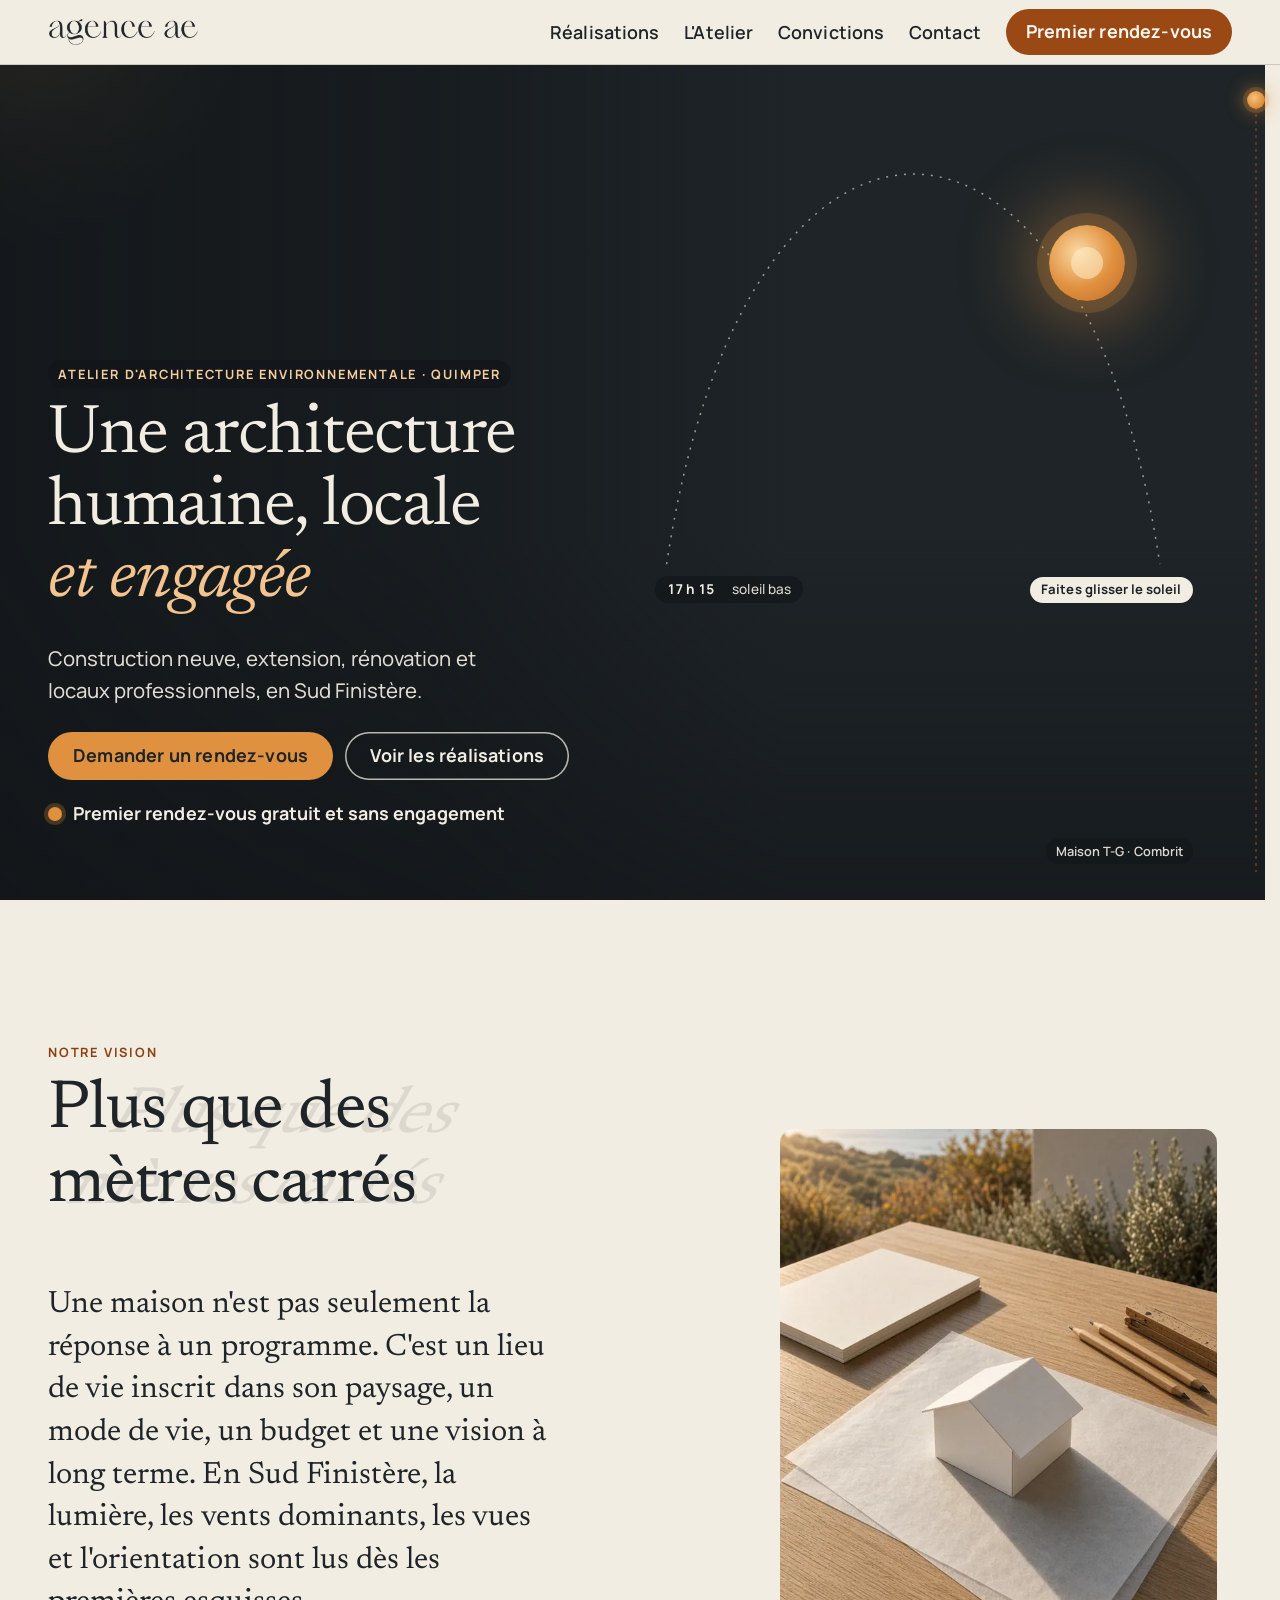
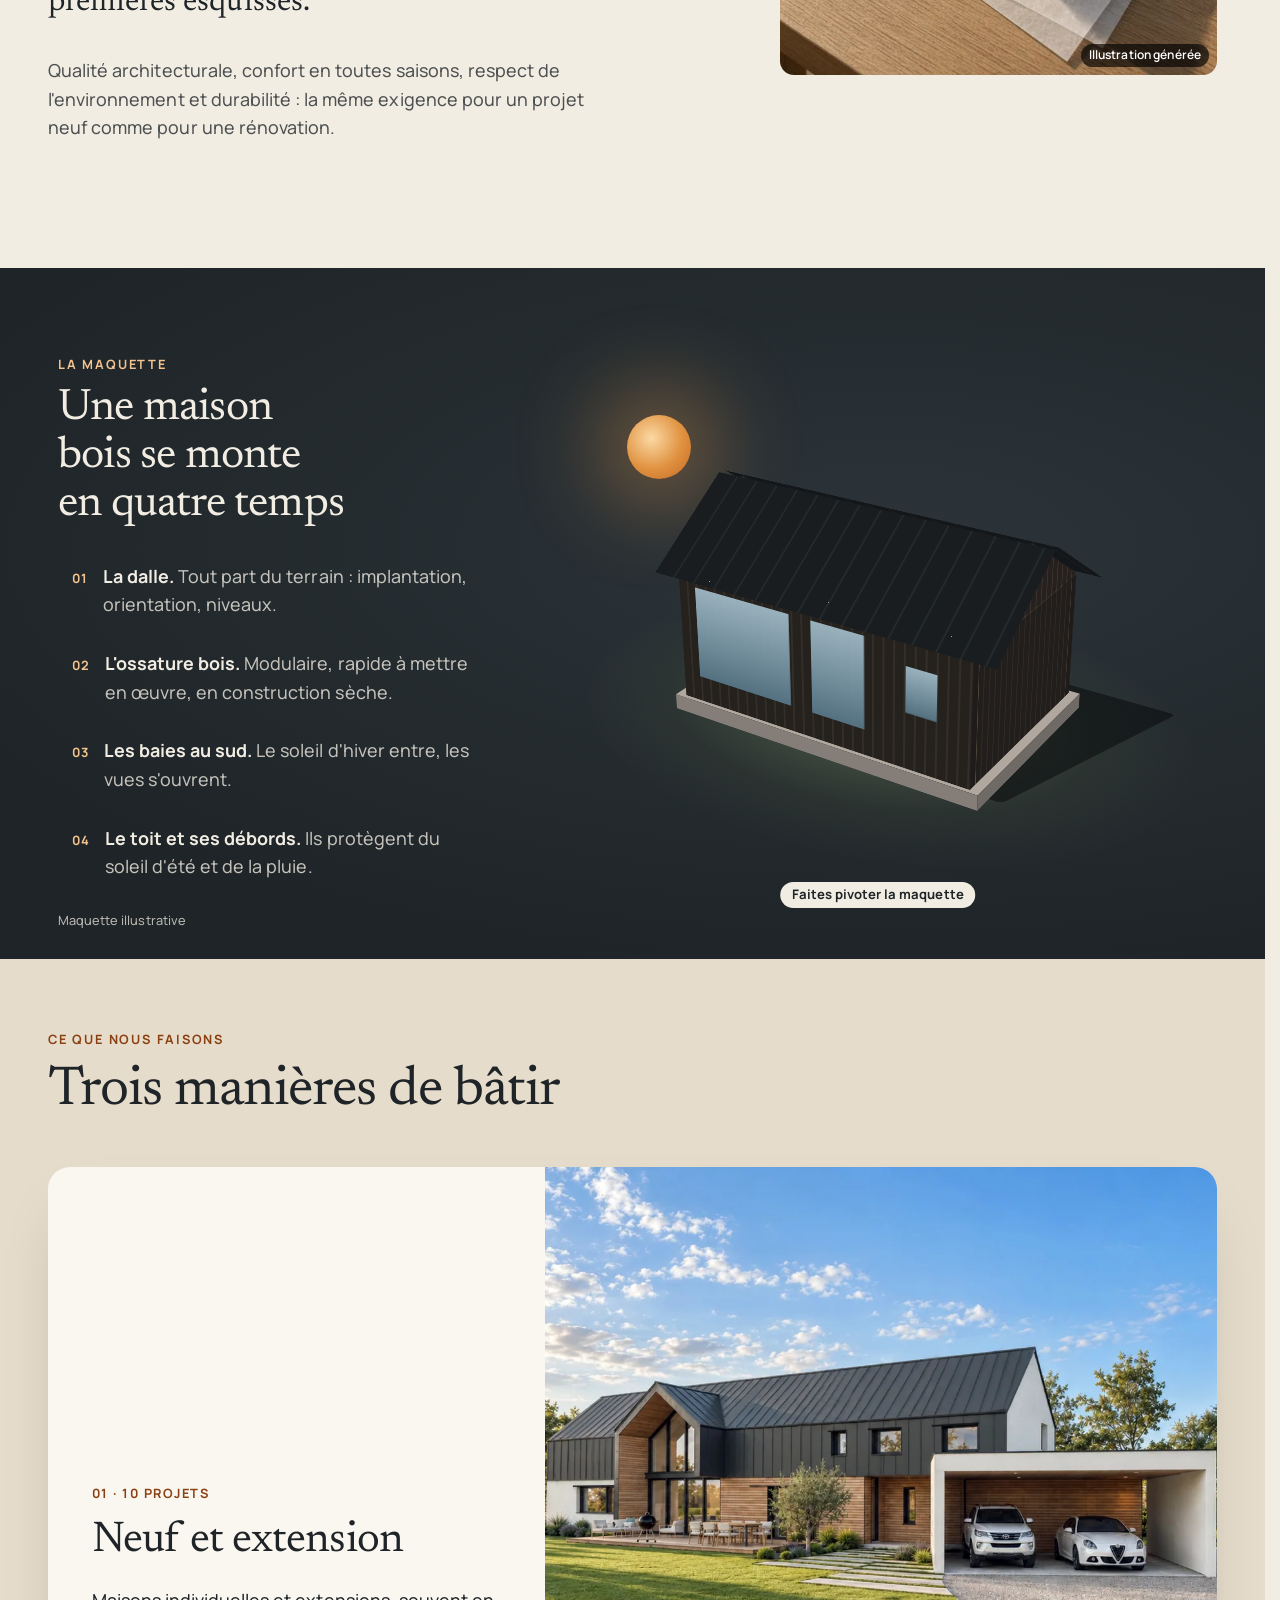
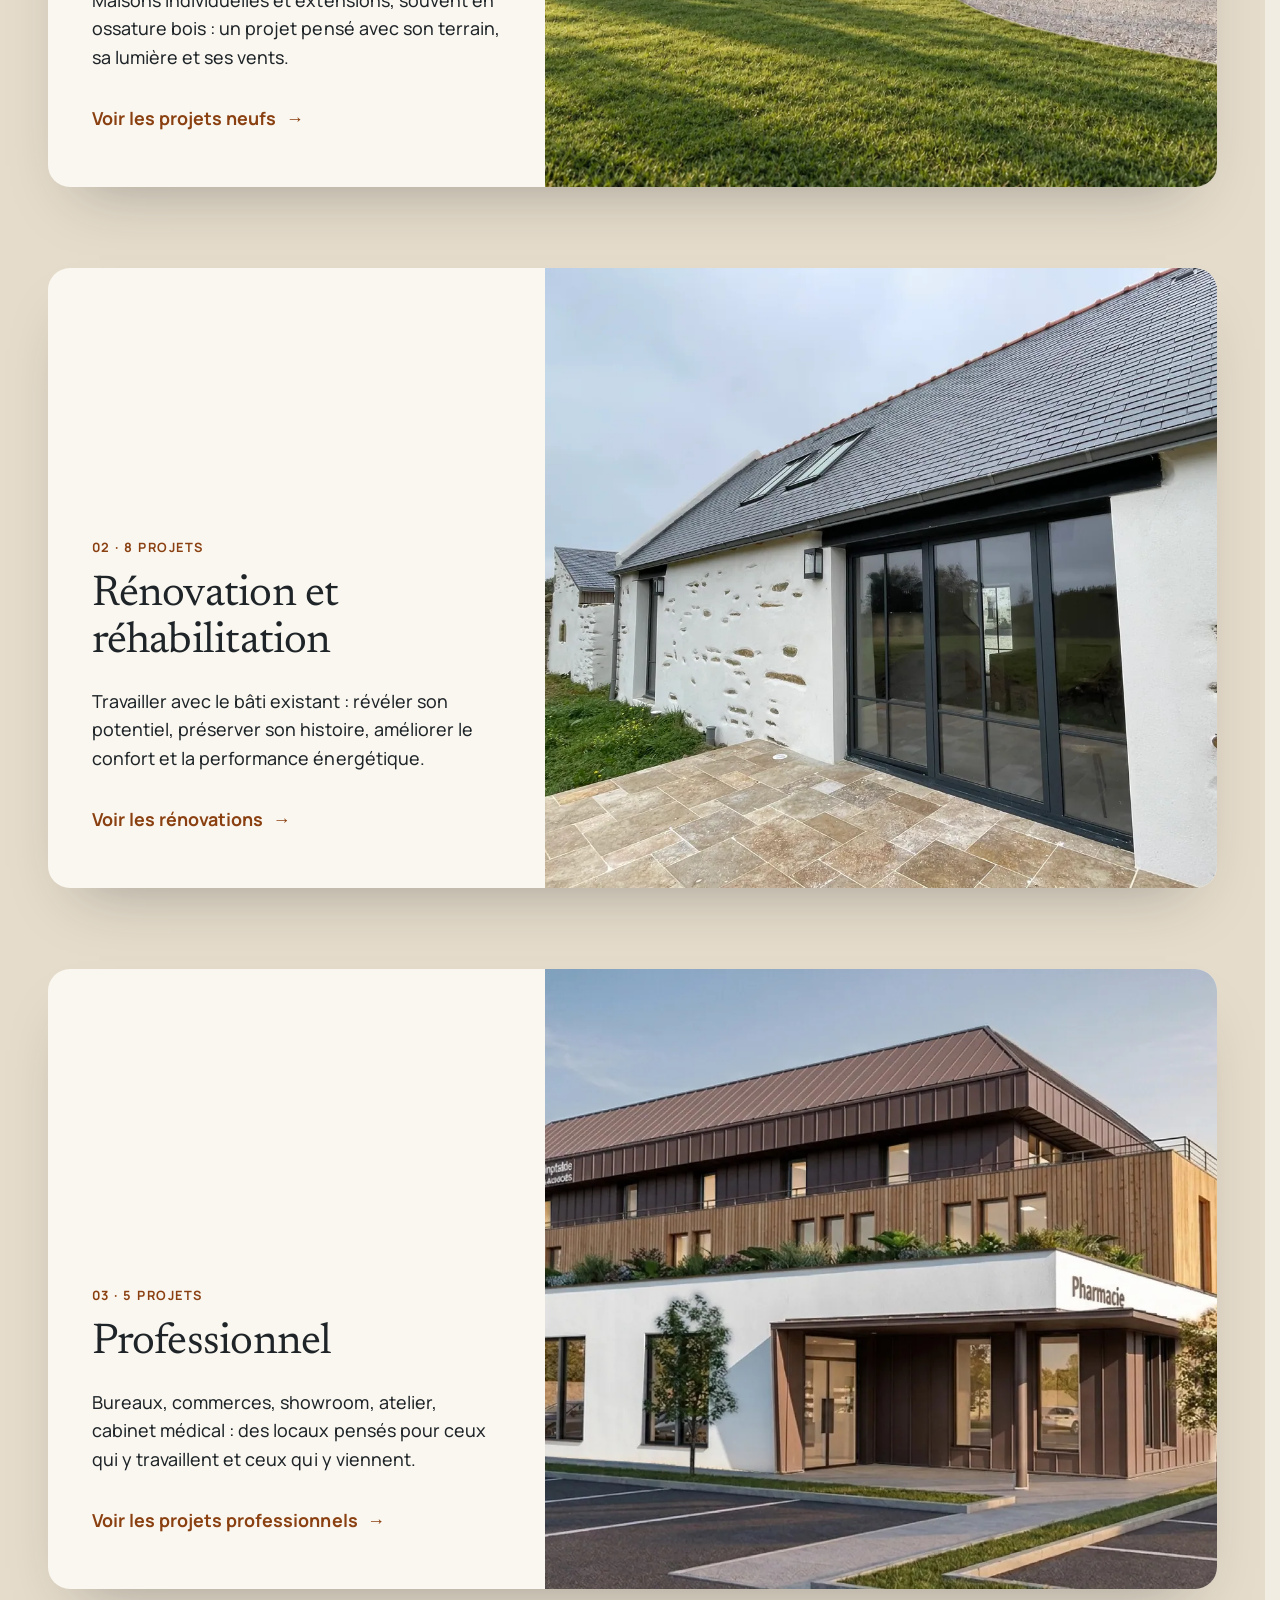
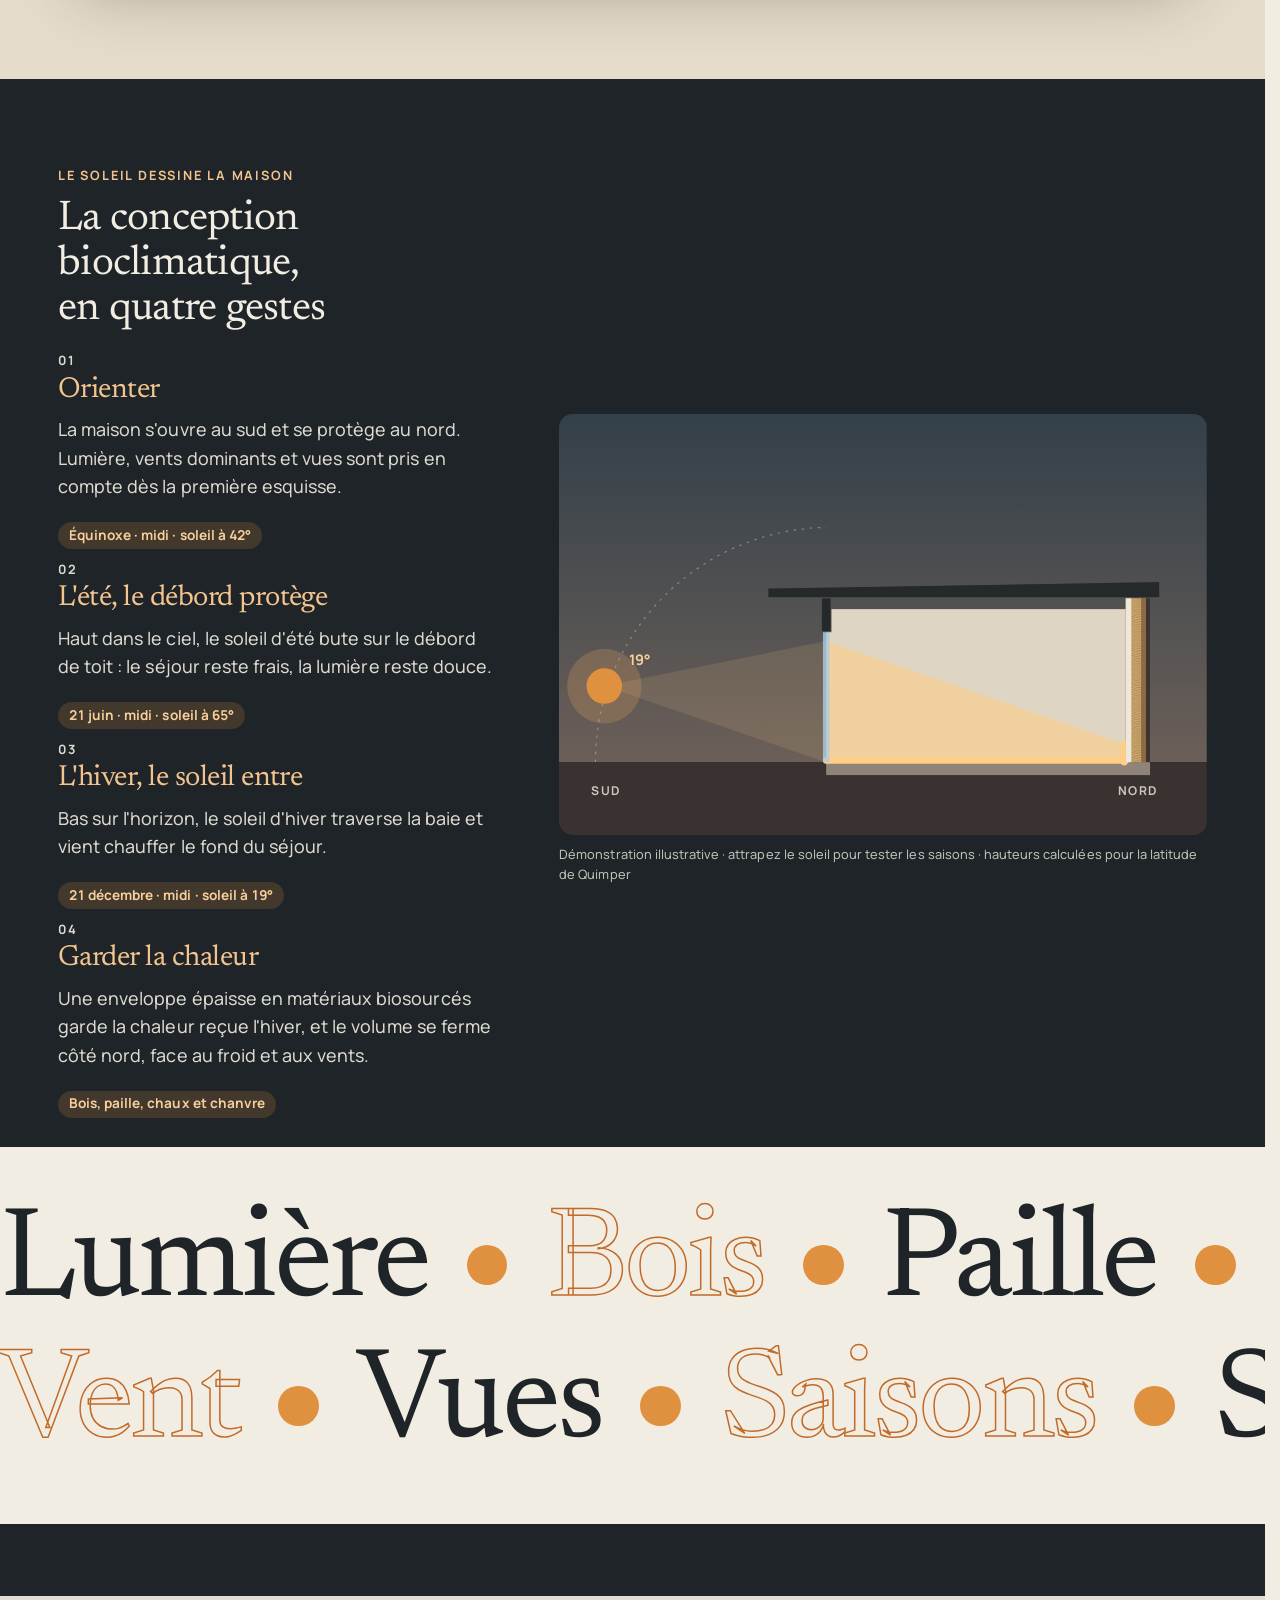
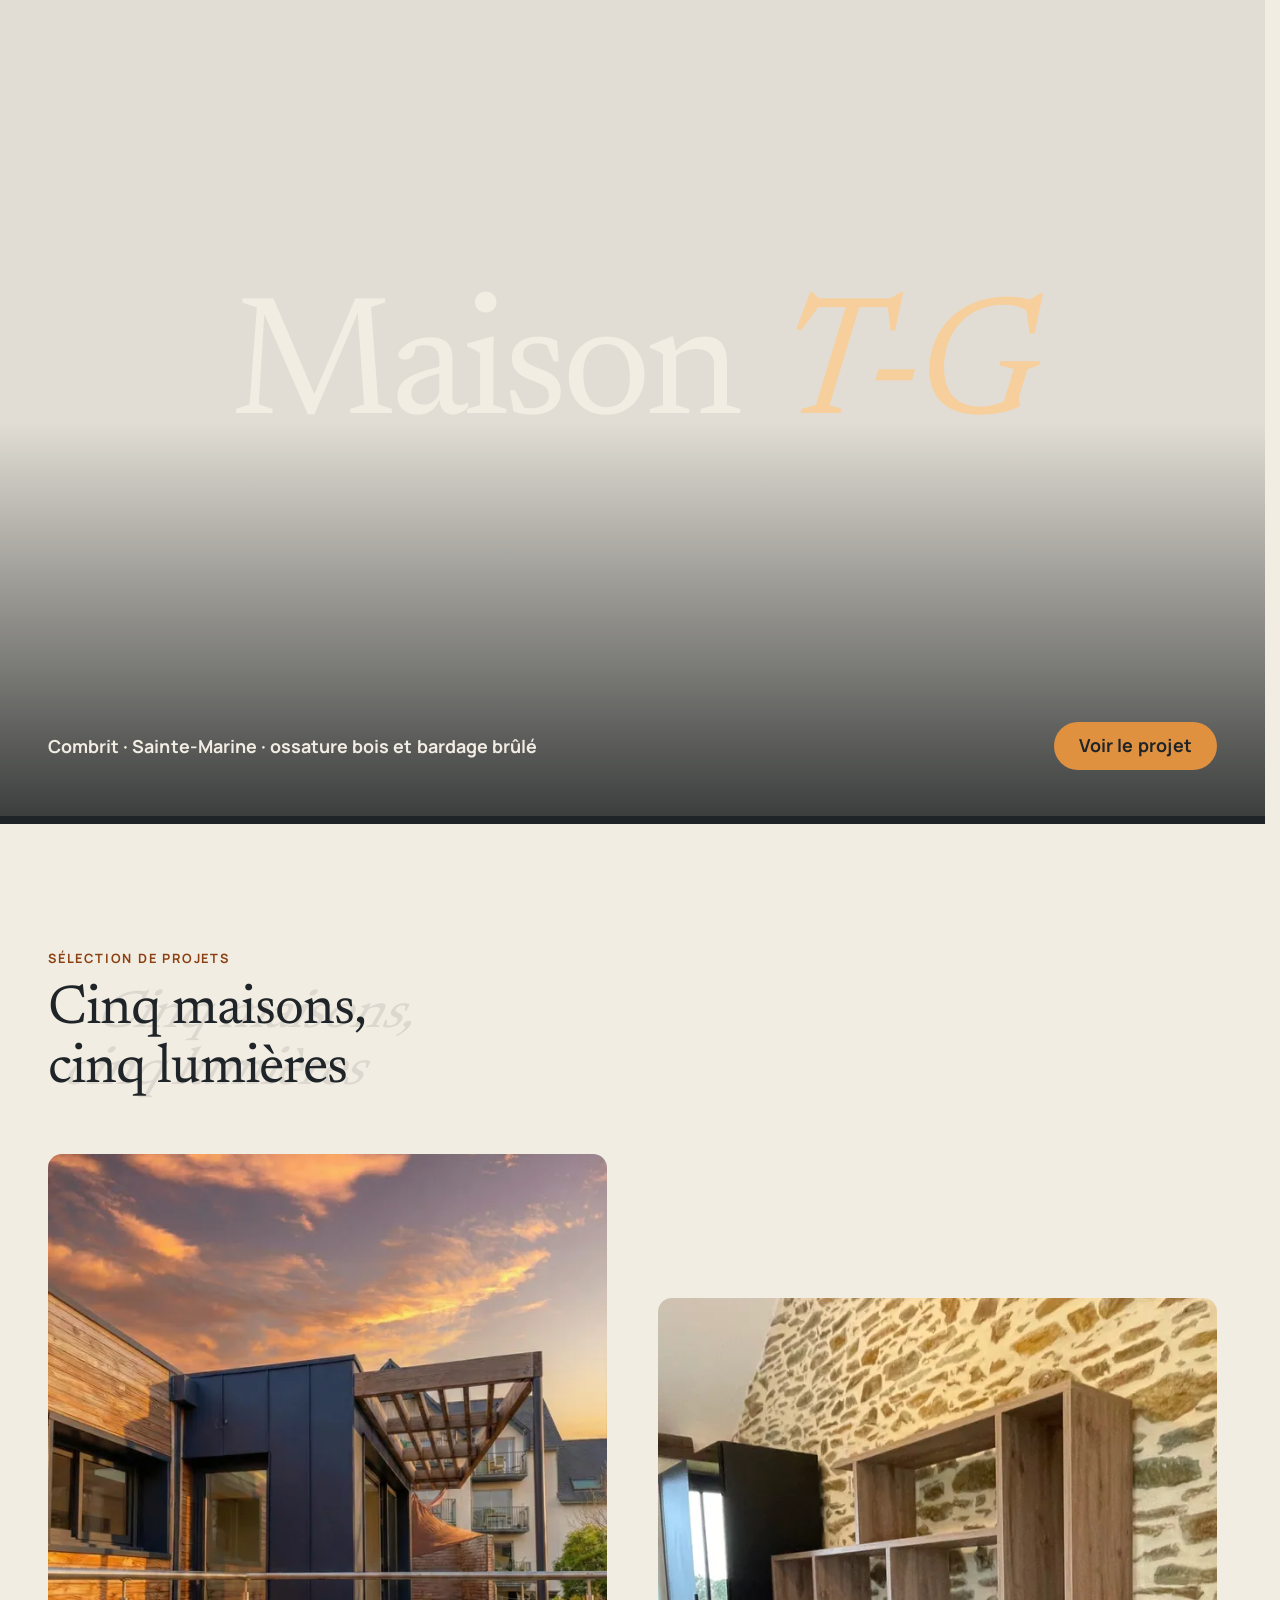
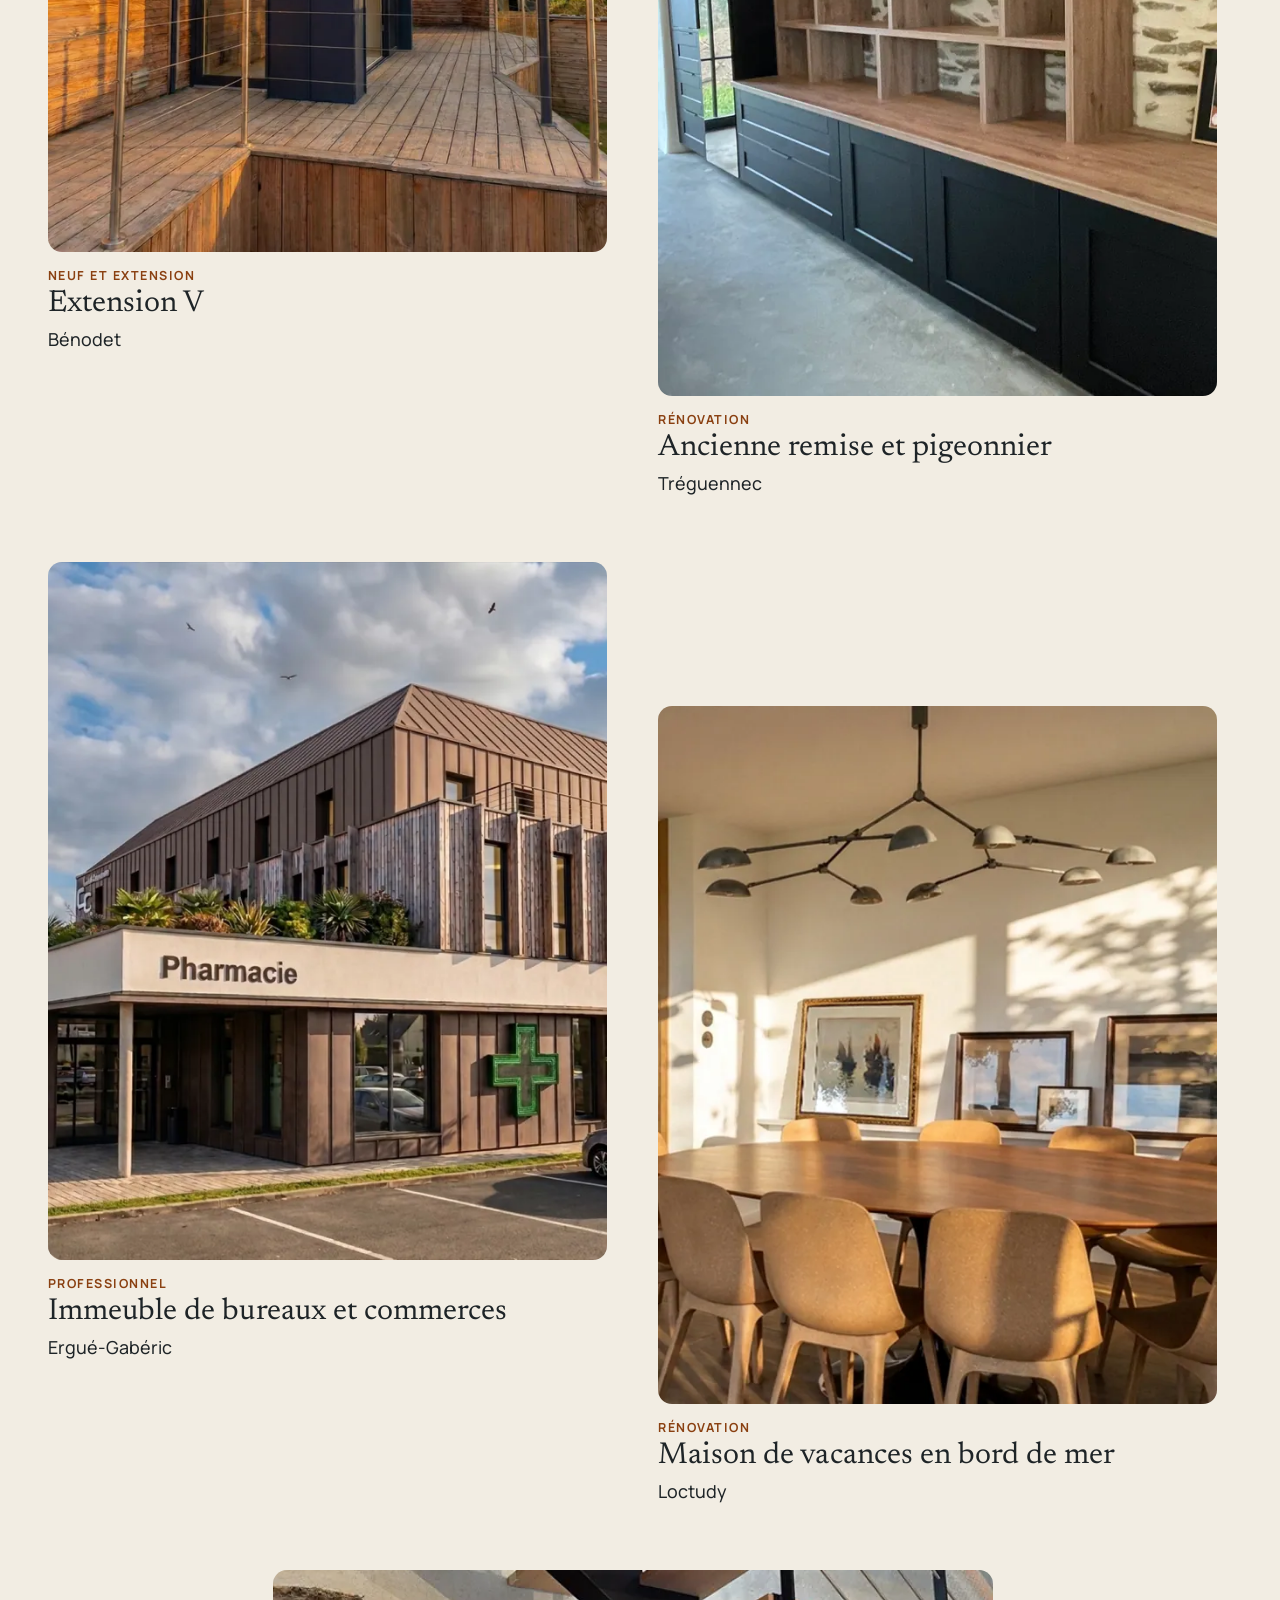
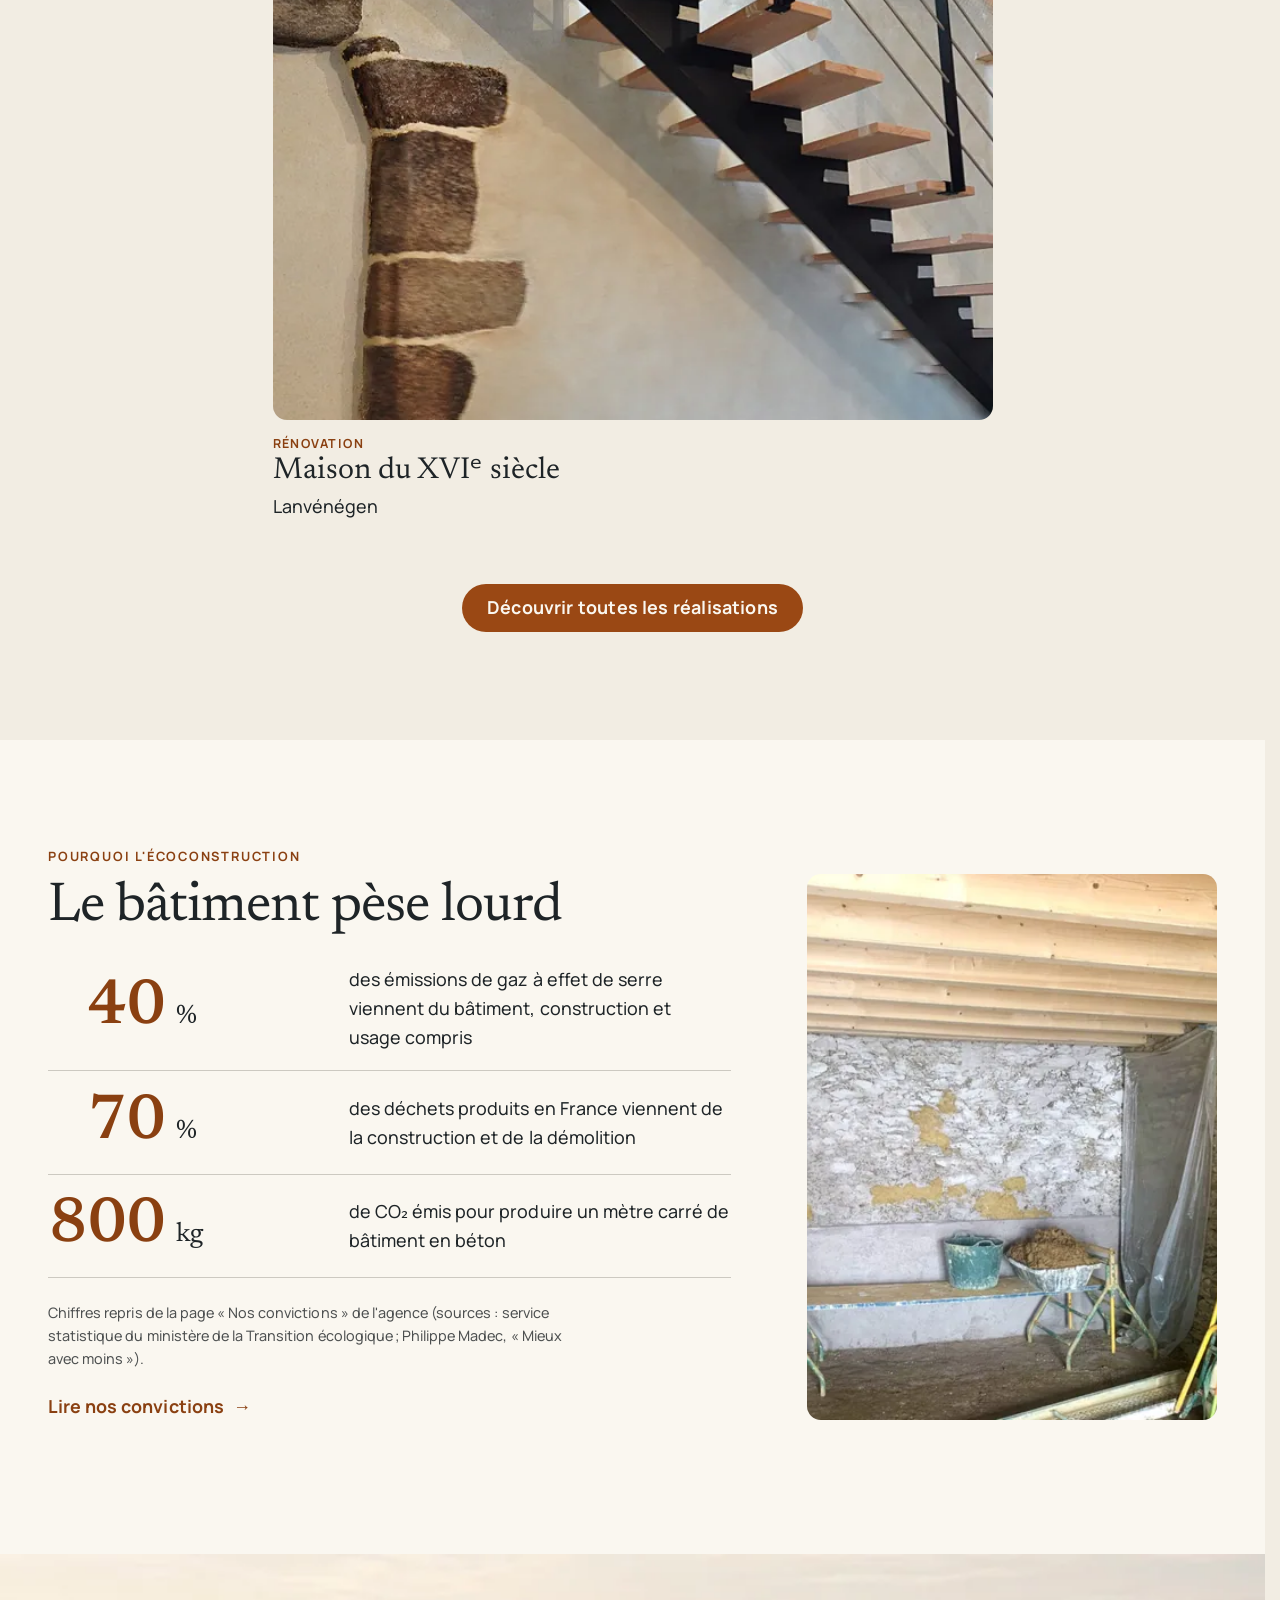
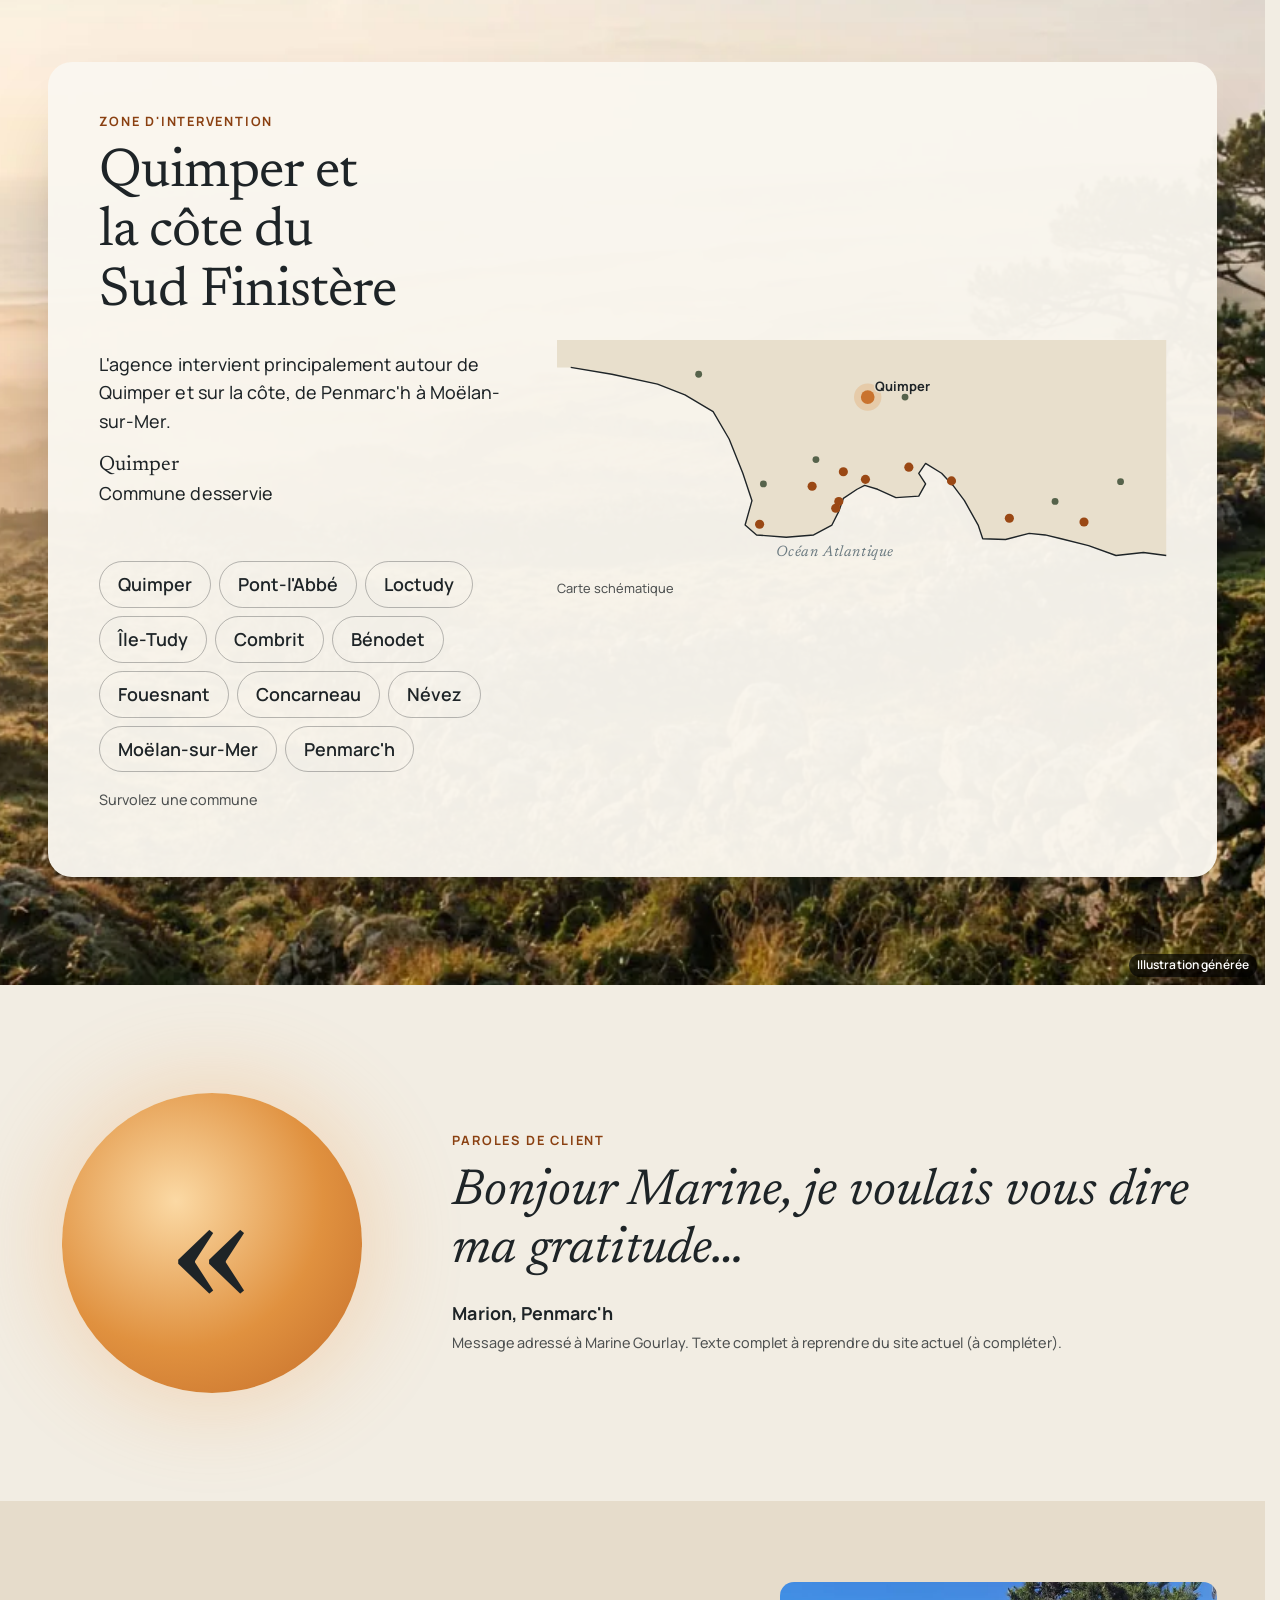
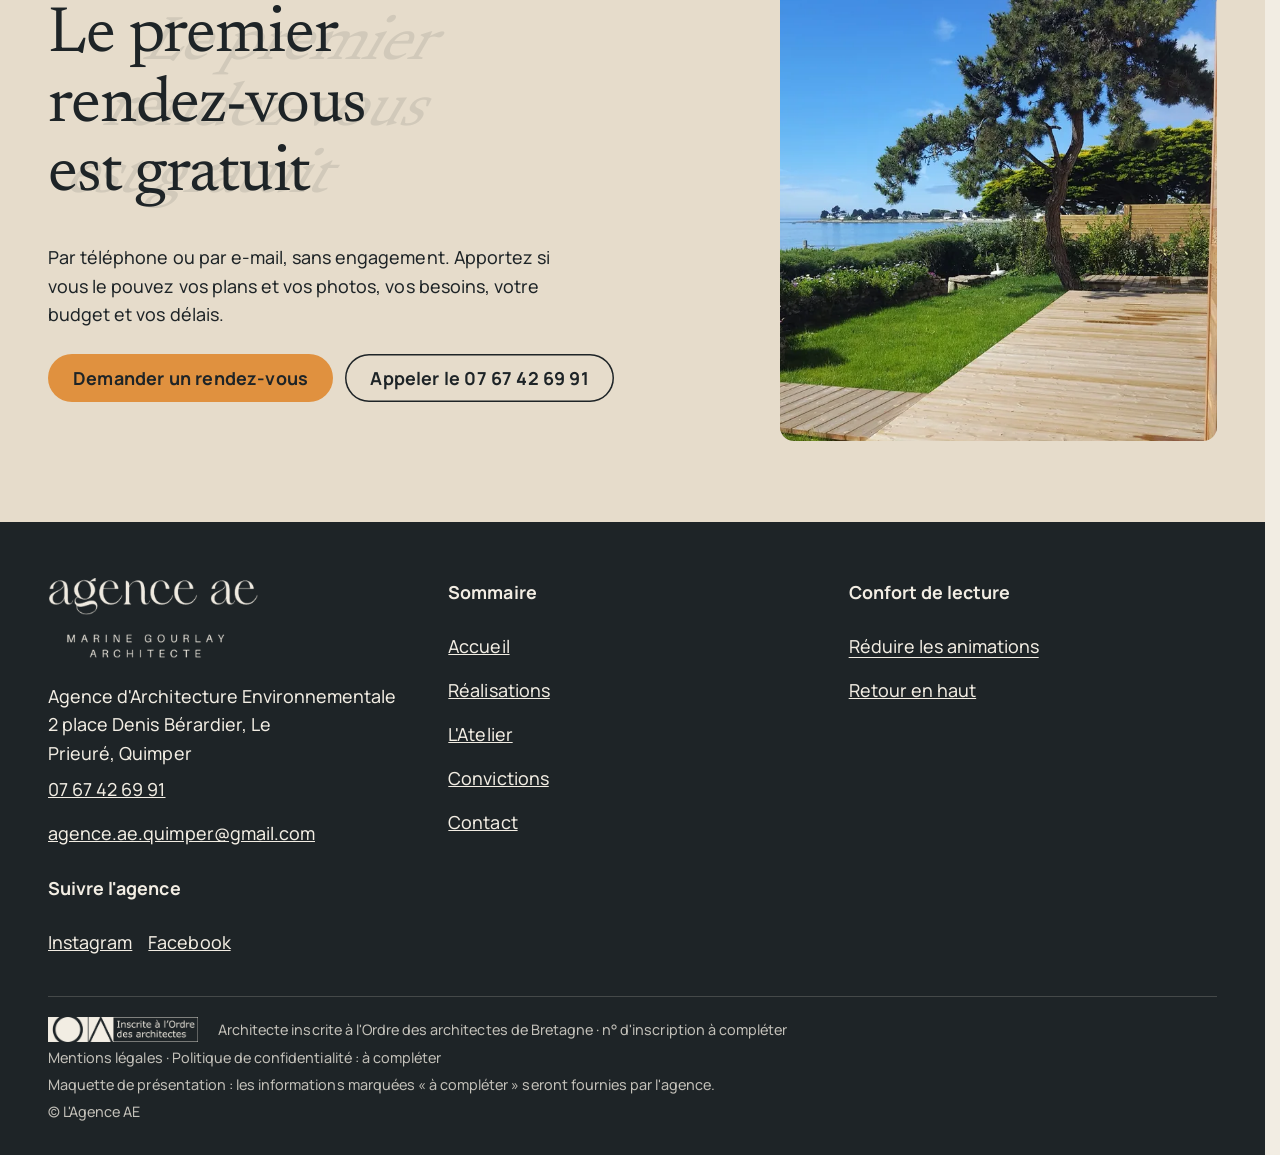
==== commit 36b9edf7: "Maquette v2 animations" ====
--- a/index.html
+++ b/index.html
@@ -1,5 +1,5 @@
 <!doctype html>
-<html lang="fr" data-v="1" data-curseur>
+<html lang="fr" data-v="2">
 <head>
 <meta charset="utf-8">
 <meta name="viewport" content="width=device-width, initial-scale=1, viewport-fit=cover">
@@ -41,14 +41,14 @@
 })();</script>
 <link rel="preload" href="/assets/fonts/newsreader.woff2" as="font" type="font/woff2" crossorigin>
 <link rel="preload" href="/assets/fonts/manrope.woff2" as="font" type="font/woff2" crossorigin>
-<link rel="stylesheet" href="/assets/css/socle.css?v=1">
-<link rel="stylesheet" href="/assets/css/site.css?v=1">
-<link rel="modulepreload" href="/assets/js/site.js?v=1">
-<link rel="modulepreload" href="/assets/js/socle/index.js?v=1">
+<link rel="stylesheet" href="/assets/css/socle.css?v=2">
+<link rel="stylesheet" href="/assets/css/site.css?v=2">
+<link rel="modulepreload" href="/assets/js/site.js?v=2">
+<link rel="modulepreload" href="/assets/js/socle/index.js?v=2">
 <script src="/assets/vendor/gsap.min.js" defer></script>
 <script src="/assets/vendor/ScrollTrigger.min.js" defer></script>
 <script src="/assets/vendor/SplitText.min.js" defer></script>
-<script type="module" src="/assets/js/site.js?v=1"></script>
+<script type="module" src="/assets/js/site.js?v=2"></script>
 <meta name="theme-color" content="#f2ede3">
 <link rel="icon" href="/assets/images/favicon.svg" type="image/svg+xml">
 <link rel="apple-touch-icon" href="/assets/images/apple-touch-icon.png">
@@ -138,10 +138,42 @@
 </figure>
   </div>
 </section>
+<section class="maquette ecran epingle" id="maquette" data-entete-cache data-plein-ecran data-grille="scene" data-effet="maquette-3d">
+  <div class="conteneur maquette-grille">
+    <div class="maquette-texte">
+      <p class="surtitre">La maquette</p>
+      <h2 class="maquette-titre">Une maison bois se monte en quatre temps</h2>
+      <ol class="maquette-etapes"><li data-etape-m="1"><span class="maquette-num">01</span><span><strong>La dalle.</strong> Tout part du terrain : implantation, orientation, niveaux.</span></li><li data-etape-m="2"><span class="maquette-num">02</span><span><strong>L&#39;ossature bois.</strong> Modulaire, rapide à mettre en œuvre, en construction sèche.</span></li><li data-etape-m="3"><span class="maquette-num">03</span><span><strong>Les baies au sud.</strong> Le soleil d&#39;hiver entre, les vues s&#39;ouvrent.</span></li><li data-etape-m="4"><span class="maquette-num">04</span><span><strong>Le toit et ses débords.</strong> Ils protègent du soleil d&#39;été et de la pluie.</span></li></ol>
+      <p class="maquette-note">Maquette illustrative</p>
+    </div>
+    <div class="maquette-scene" data-visuel data-tient role="img" aria-label="Maquette 3D d&#39;une maison en ossature bois qui se construit au défilement ; faites-la pivoter">
+      <span class="maquette-soleil" aria-hidden="true"></span>
+      <div class="maquette-monde" aria-hidden="true">
+        <div class="maison3d">
+          <div class="sol3d"><span class="sol3d-ombre"></span></div>
+          <div class="piece" data-piece="dalle"><div class="b3 dalle" style="transform:translate3d(0px,-8px,0px)"><span class="f f-av beton" style="width:340px;height:16px;margin:-8px 0 0 -170px;transform:translateZ(107px)"></span><span class="f f-ar beton" style="width:340px;height:16px;margin:-8px 0 0 -170px;transform:rotateY(180deg) translateZ(107px)"></span><span class="f f-dr beton" style="width:214px;height:16px;margin:-8px 0 0 -107px;transform:rotateY(90deg) translateZ(170px)"></span><span class="f f-ga beton" style="width:214px;height:16px;margin:-8px 0 0 -107px;transform:rotateY(-90deg) translateZ(170px)"></span><span class="f f-ha beton-dessus" style="width:340px;height:214px;margin:-107px 0 0 -170px;transform:rotateX(90deg) translateZ(8px)"></span></div></div>
+          <div class="piece" data-piece="murs">
+            <div class="b3 mur" style="transform:translate3d(0px,-81px,98px)"><span class="f f-av facade-sud" style="width:320px;height:130px;margin:-65px 0 0 -160px;transform:translateZ(5px)"></span><span class="f f-ar bois-clair" style="width:320px;height:130px;margin:-65px 0 0 -160px;transform:rotateY(180deg) translateZ(5px)"></span><span class="f f-dr bardage" style="width:10px;height:130px;margin:-65px 0 0 -5px;transform:rotateY(90deg) translateZ(160px)"></span><span class="f f-ga bardage" style="width:10px;height:130px;margin:-65px 0 0 -5px;transform:rotateY(-90deg) translateZ(160px)"></span><span class="f f-ha tranche" style="width:320px;height:10px;margin:-5px 0 0 -160px;transform:rotateX(90deg) translateZ(65px)"></span></div>
+            <div class="b3 mur" style="transform:translate3d(0px,-81px,-98px)"><span class="f f-av bois-clair" style="width:320px;height:130px;margin:-65px 0 0 -160px;transform:translateZ(5px)"></span><span class="f f-ar bardage" style="width:320px;height:130px;margin:-65px 0 0 -160px;transform:rotateY(180deg) translateZ(5px)"></span><span class="f f-dr bardage" style="width:10px;height:130px;margin:-65px 0 0 -5px;transform:rotateY(90deg) translateZ(160px)"></span><span class="f f-ga bardage" style="width:10px;height:130px;margin:-65px 0 0 -5px;transform:rotateY(-90deg) translateZ(160px)"></span><span class="f f-ha tranche" style="width:320px;height:10px;margin:-5px 0 0 -160px;transform:rotateX(90deg) translateZ(65px)"></span></div>
+            <div class="b3 mur" style="transform:translate3d(-155px,-81px,0px)"><span class="f f-av bardage" style="width:10px;height:130px;margin:-65px 0 0 -5px;transform:translateZ(93px)"></span><span class="f f-ar bardage" style="width:10px;height:130px;margin:-65px 0 0 -5px;transform:rotateY(180deg) translateZ(93px)"></span><span class="f f-dr bois-clair" style="width:186px;height:130px;margin:-65px 0 0 -93px;transform:rotateY(90deg) translateZ(5px)"></span><span class="f f-ga bardage-cote" style="width:186px;height:130px;margin:-65px 0 0 -93px;transform:rotateY(-90deg) translateZ(5px)"></span><span class="f f-ha tranche" style="width:10px;height:186px;margin:-93px 0 0 -5px;transform:rotateX(90deg) translateZ(65px)"></span></div>
+            <div class="b3 mur" style="transform:translate3d(155px,-81px,0px)"><span class="f f-av bardage" style="width:10px;height:130px;margin:-65px 0 0 -5px;transform:translateZ(93px)"></span><span class="f f-ar bardage" style="width:10px;height:130px;margin:-65px 0 0 -5px;transform:rotateY(180deg) translateZ(93px)"></span><span class="f f-dr bardage-cote" style="width:186px;height:130px;margin:-65px 0 0 -93px;transform:rotateY(90deg) translateZ(5px)"></span><span class="f f-ga bois-clair" style="width:186px;height:130px;margin:-65px 0 0 -93px;transform:rotateY(-90deg) translateZ(5px)"></span><span class="f f-ha tranche" style="width:10px;height:186px;margin:-93px 0 0 -5px;transform:rotateX(90deg) translateZ(65px)"></span></div>
+          </div>
+          <div class="piece" data-piece="toit">
+            <span class="toit3d toit3d--av" style="transform:translate3d(0,-181px,56px) rotateX(56.3deg)"></span>
+            <span class="toit3d toit3d--ar" style="transform:translate3d(0,-181px,-56px) rotateX(-56.3deg)"></span>
+            <span class="pignon3d" style="transform:translate3d(-160px,-181px,0) rotateY(90deg)"></span>
+            <span class="pignon3d" style="transform:translate3d(160px,-181px,0) rotateY(90deg)"></span>
+          </div>
+        </div>
+      </div>
+      <p class="maquette-indice" aria-hidden="true"><span class="indice-souris">Faites pivoter la maquette</span><span class="indice-tactile">Glissez pour la faire pivoter</span></p>
+    </div>
+  </div>
+</section>
 <section class="savoir" id="savoir-faire">
   <div class="conteneur savoir-tete">
     <p class="surtitre" data-anime>Ce que nous faisons</p>
-    <h2 data-anime="lignes">Trois manières de bâtir</h2>
+    <h2 data-anime="gsap" data-lettres>Trois manières de bâtir</h2>
   </div>
   <div class="conteneur planches">
     <article class="planche" style="--i:0" data-effet="planches">
@@ -227,6 +259,24 @@
     </figure>
   </div>
 </section>
+<div class="mots-geants" aria-hidden="true" data-ruban data-audit-ignorer>
+  <p class="mots-rangee" data-effet="mots-geants" data-sens="1"><span class="mot-plein">Lumière</span><span class="mot-soleil"></span><span class="mot-creux">Bois</span><span class="mot-soleil"></span><span class="mot-plein">Paille</span><span class="mot-soleil"></span><span class="mot-creux">Chaux</span><span class="mot-soleil"></span><span class="mot-plein">Terre</span><span class="mot-soleil"></span><span class="mot-creux">Pierre</span><span class="mot-soleil"></span><span class="mot-plein">Lumière</span><span class="mot-soleil"></span><span class="mot-creux">Bois</span><span class="mot-soleil"></span><span class="mot-plein">Paille</span><span class="mot-soleil"></span><span class="mot-creux">Chaux</span><span class="mot-soleil"></span><span class="mot-plein">Terre</span><span class="mot-soleil"></span><span class="mot-creux">Pierre</span><span class="mot-soleil"></span></p>
+  <p class="mots-rangee mots-rangee--2" data-effet="mots-geants" data-sens="-1"><span class="mot-creux">Vent</span><span class="mot-soleil"></span><span class="mot-plein">Vues</span><span class="mot-soleil"></span><span class="mot-creux">Saisons</span><span class="mot-soleil"></span><span class="mot-plein">Sobriété</span><span class="mot-soleil"></span><span class="mot-creux">Confort</span><span class="mot-soleil"></span><span class="mot-plein">Lieu</span><span class="mot-soleil"></span><span class="mot-creux">Vent</span><span class="mot-soleil"></span><span class="mot-plein">Vues</span><span class="mot-soleil"></span><span class="mot-creux">Saisons</span><span class="mot-soleil"></span><span class="mot-plein">Sobriété</span><span class="mot-soleil"></span><span class="mot-creux">Confort</span><span class="mot-soleil"></span><span class="mot-plein">Lieu</span><span class="mot-soleil"></span></p>
+</div>
+<section class="plein" id="plein-cadre">
+  <div class="plein-collant" data-plein-ecran>
+  <figure class="plein-cadre" data-effet="plein-ecran" data-tient>
+    <figure class="media plein-media" style="--cadrage:50% 50%">
+  <picture><source media="(max-width: 760px) and (orientation: portrait)" srcset="/assets/images/plein-combrit-mobile-640.webp 640w" sizes="100vw">
+    <img src="/assets/images/plein-combrit-1280.webp" srcset="/assets/images/plein-combrit-640.webp 640w, /assets/images/plein-combrit-1280.webp 1280w, /assets/images/plein-combrit-1920.webp 1920w" sizes="100vw" alt="Maison T-G à Combrit : pignon vitré et bardage brûlé au soleil couchant" width="1280" height="720" loading="lazy" decoding="async">
+  </picture>
+</figure>
+    <span class="plein-voile" aria-hidden="true"></span>
+  </figure>
+  <h2 class="plein-titre" data-effet="titre-ecarte"><span class="plein-mot plein-mot--g">Maison</span><span class="plein-mot plein-mot--d">T-G</span></h2>
+  <p class="plein-legende"><span>Combrit · Sainte-Marine · ossature bois et bardage brûlé</span><a href="/realisations#projet-maison-tg-combrit" class="bouton bouton--soleil" data-libelle="Réalisations">Voir le projet</a></p>
+  </div>
+</section>
 <section class="projets" id="projets">
   <div class="conteneur projets-tete">
     <p class="surtitre" data-anime>Sélection de projets</p>
@@ -234,16 +284,16 @@
   </div>
   <ul class="conteneur projets-liste">
     <li class="projet-sel" style="--i:0">
-      <a href="/realisations#projet-maison-tg-combrit" data-libelle="Réalisations">
+      <a href="/realisations#projet-extension-v-benodet" data-libelle="Réalisations">
         <span class="projet-sel-cadre">
           <figure class="media projet-sel-media" data-fx="onde" style="--cadrage:50% 50%">
   <picture>
-    <img src="/assets/images/selection-combrit-1080.webp" srcset="/assets/images/selection-combrit-640.webp 640w, /assets/images/selection-combrit-1080.webp 1080w" sizes="(max-width: 760px) 92vw, 44vw" alt="Maison T-G à Combrit : pergola en bois et bardage brûlé" width="1080" height="1350" loading="lazy" decoding="async">
+    <img src="/assets/images/selection-benodet-1080.webp" srcset="/assets/images/selection-benodet-640.webp 640w, /assets/images/selection-benodet-1080.webp 1080w" sizes="(max-width: 760px) 92vw, 44vw" alt="Extension V à Bénodet : volume en bois et terrasse au coucher du soleil" width="1080" height="1350" loading="lazy" decoding="async">
   </picture>
 </figure>
           <span class="ombre-passe" data-effet="ombre-qui-passe" aria-hidden="true"></span>
         </span>
-        <span class="projet-sel-texte"><span class="projet-sel-type">Neuf et extension</span><strong>Maison T-G</strong><span>Combrit · Sainte-Marine</span></span>
+        <span class="projet-sel-texte"><span class="projet-sel-type">Neuf et extension</span><strong>Extension V</strong><span>Bénodet</span></span>
       </a>
     </li><li class="projet-sel" style="--i:1">
       <a href="/realisations#projet-remise-pigeonnier-treguennec" data-libelle="Réalisations">
@@ -301,7 +351,7 @@
   <div class="conteneur chiffres-grille">
     <div>
       <p class="surtitre" data-anime>Pourquoi l&#39;écoconstruction</p>
-      <h2 data-anime="lignes">Le bâtiment pèse lourd</h2>
+      <h2 data-anime="gsap" data-lettres>Le bâtiment pèse lourd</h2>
       <ul class="chiffres-liste" data-anime="cascade" data-grille="typo">
         <li><span class="chiffre-boite"><strong class="chiffre-grand" data-compteur="40" data-effet="chiffres-gras">40</strong><span class="chiffre-unite">%</span></span><span class="chiffre-texte">des émissions de gaz à effet de serre viennent du bâtiment, construction et usage compris</span></li>
         <li><span class="chiffre-boite"><strong class="chiffre-grand" data-compteur="70" data-effet="chiffres-gras">70</strong><span class="chiffre-unite">%</span></span><span class="chiffre-texte">des déchets produits en France viennent de la construction et de la démolition</span></li>
@@ -326,7 +376,7 @@
   <div class="conteneur zone-carte-boite">
     <div class="zone-texte">
       <p class="surtitre" data-anime>Zone d&#39;intervention</p>
-      <h2 data-anime="lignes">Quimper et la côte du Sud Finistère</h2>
+      <h2 data-anime="gsap" data-lettres>Quimper et la côte du Sud Finistère</h2>
       <p data-anime>L&#39;agence intervient principalement autour de Quimper et sur la côte, de Penmarc&#39;h à Moëlan-sur-Mer.</p>
       <p class="zone-info" aria-live="polite"><strong data-zone-nom>Quimper</strong><span data-zone-detail>Commune desservie</span></p>
       <ul class="zone-communes" data-anime="cascade"><li><button type="button" class="puce" data-commune-bouton="Quimper" data-detail="1 réalisation présentée" aria-pressed="false">Quimper</button></li><li><button type="button" class="puce" data-commune-bouton="Pont-l&#39;Abbé" data-detail="Commune desservie" aria-pressed="false">Pont-l&#39;Abbé</button></li><li><button type="button" class="puce" data-commune-bouton="Loctudy" data-detail="2 réalisations présentées" aria-pressed="false">Loctudy</button></li><li><button type="button" class="puce" data-commune-bouton="Île-Tudy" data-detail="Commune desservie" aria-pressed="false">Île-Tudy</button></li><li><button type="button" class="puce" data-commune-bouton="Combrit" data-detail="2 réalisations présentées" aria-pressed="false">Combrit</button></li><li><button type="button" class="puce" data-commune-bouton="Bénodet" data-detail="1 réalisation présentée" aria-pressed="false">Bénodet</button></li><li><button type="button" class="puce" data-commune-bouton="Fouesnant" data-detail="1 réalisation présentée" aria-pressed="false">Fouesnant</button></li><li><button type="button" class="puce" data-commune-bouton="Concarneau" data-detail="1 réalisation présentée" aria-pressed="false">Concarneau</button></li><li><button type="button" class="puce" data-commune-bouton="Névez" data-detail="Commune desservie" aria-pressed="false">Névez</button></li><li><button type="button" class="puce" data-commune-bouton="Moëlan-sur-Mer" data-detail="Commune desservie" aria-pressed="false">Moëlan-sur-Mer</button></li><li><button type="button" class="puce" data-commune-bouton="Penmarc&#39;h" data-detail="2 réalisations présentées" aria-pressed="false">Penmarc&#39;h</button></li></ul>
--- a/assets/css/site.css
+++ b/assets/css/site.css
@@ -653,3 +653,120 @@
 @media (max-width: 760px) and (max-height: 700px) { .contact-coord { display: none; } .contact-soleil { width: 60px; height: 60px; margin-bottom: 4px; } .contact-titre { font-size: 2.1rem; } }
 .planche .lien-fleche { min-height: 50px; }
 .mur-etiquette { background: var(--nuit); padding: 3px 8px; border-radius: 99px; }
+
+/* ===================== v2 · animations « wouahou » ===================== */
+
+/* Maquette 3D qui se construit (CSS 3D) */
+.maquette { background: radial-gradient(120% 90% at 70% 40%, #2c3439, var(--nuit) 70%); color: var(--ecru); overflow: hidden; }
+.maquette .surtitre { color: #f3c48f; }
+.maquette-grille { display: grid; grid-template-columns: minmax(0, .8fr) minmax(0, 1.2fr); gap: clamp(20px, 4vw, 56px); align-items: center; flex: 1 1 auto; min-height: 0; width: min(100% - 2 * var(--gouttiere) - 20px, var(--largeur)); }
+.maquette-titre { font-size: clamp(1.7rem, 1rem + 2.2vw, 3rem); max-width: 14ch; }
+.maquette-etapes { list-style: none; margin: 1.2rem 0; padding: 0; display: grid; gap: 10px; }
+.maquette-etapes li { display: flex; gap: 14px; align-items: baseline; padding: 10px 14px; border-radius: 12px; color: rgba(242, 237, 227, .78); transition: background .4s, color .4s; }
+.maquette-etapes li strong { color: var(--ecru); font-weight: 700; }
+.maquette-etapes li.est-active { background: rgba(224, 145, 63, .16); color: var(--ecru); }
+.maquette-num { font: 700 .8rem/1 var(--police-texte); color: #f3c48f; letter-spacing: .1em; }
+.maquette-note { font-size: .8rem; color: rgba(242, 237, 227, .75); }
+.maquette-scene { position: relative; height: 100%; max-height: 680px; min-height: 0; perspective: 1400px; perspective-origin: 50% 35%; cursor: grab; touch-action: pan-y; --k: 1; }
+.maquette-scene:active { cursor: grabbing; }
+.maquette-soleil { position: absolute; left: 12%; top: 10%; width: 64px; height: 64px; border-radius: 50%; background: radial-gradient(circle at 38% 36%, #fbd9a4, var(--soleil) 55%, var(--ocre)); box-shadow: 0 0 80px 30px rgba(240, 160, 80, .35); will-change: transform; }
+.maquette-monde { position: absolute; left: 50%; top: 60%; width: 0; height: 0; transform-style: preserve-3d; transform: scale(var(--k)); }
+.maison3d { position: absolute; left: 0; top: 0; transform-style: preserve-3d; transform: rotateX(-24deg) rotateY(-32deg); will-change: transform; }
+.piece, .b3 { position: absolute; left: 0; top: 0; transform-style: preserve-3d; }
+.f { position: absolute; left: 0; top: 0; backface-visibility: visible; }
+.f::after { content: ''; position: absolute; inset: 0; background: #0b0f11; opacity: var(--o, .2); pointer-events: none; }
+.f-av { --o: var(--o-av, .15); } .f-ar { --o: var(--o-ar, .5); } .f-dr { --o: var(--o-dr, .3); } .f-ga { --o: var(--o-ga, .4); } .f-ha { --o: .05; }
+.beton { background: #9b928a; } .beton-dessus { background: #b9b0a6; }
+.bardage { background: repeating-linear-gradient(90deg, #26211e 0 9px, #3a322d 9px 11px); }
+.bardage-cote { background: repeating-linear-gradient(90deg, #2b2521 0 9px, #3d3530 9px 11px); }
+.bois-clair { background: repeating-linear-gradient(90deg, #d2b48a 0 12px, #c3a378 12px 13px); }
+.tranche { background: #c9a77a; }
+.facade-sud { background:
+  linear-gradient(180deg, rgba(190, 220, 235, .92), rgba(100, 135, 155, .95)) 9% 22% / 34% 74% no-repeat,
+  linear-gradient(180deg, rgba(190, 220, 235, .92), rgba(100, 135, 155, .95)) 58% 22% / 18% 74% no-repeat,
+  linear-gradient(180deg, rgba(190, 220, 235, .92), rgba(100, 135, 155, .95)) 88% 30% / 10% 36% no-repeat,
+  repeating-linear-gradient(90deg, #2a2420 0 9px, #3c342f 9px 11px); }
+.toit3d { position: absolute; left: 0; top: 0; width: 370px; height: 126px; margin: -63px 0 0 -185px; background: repeating-linear-gradient(90deg, #1d2124 0 22px, #2a2f33 22px 24px); backface-visibility: visible; }
+.toit3d::after { content: ''; position: absolute; inset: 0; background: #0b0f11; opacity: var(--o-toit, .2); }
+.toit3d--ar::after { opacity: var(--o-toit-ar, .5); }
+.pignon3d { position: absolute; left: 0; top: 0; width: 210px; height: 70px; margin: -35px 0 0 -105px; clip-path: polygon(50% 0, 100% 100%, 0 100%); background: repeating-linear-gradient(90deg, #26211e 0 9px, #3a322d 9px 11px); }
+.sol3d { position: absolute; left: 0; top: 0; width: 640px; height: 480px; margin: -240px 0 0 -320px; transform: rotateX(90deg); background: radial-gradient(closest-side, rgba(120, 140, 100, .55), rgba(60, 72, 52, .25) 70%, transparent); }
+.sol3d-ombre { position: absolute; left: 50%; top: 50%; width: 360px; height: 230px; margin: -115px 0 0 -180px; background: rgba(8, 10, 12, .55); filter: none; border-radius: 6px; transform-origin: 50% 50%; transform: translate(40px, -30px) skewX(-18deg); }
+.maquette-indice { position: absolute; left: 50%; bottom: 6%; transform: translateX(-50%); margin: 0; padding: .4em .9em; border-radius: 99px; background: var(--ecru); color: var(--nuit); font: 700 .82rem/1.2 var(--police-texte); white-space: nowrap; }
+html:not(.js) .maquette, html.calme .maquette, html.secours .maquette { height: auto; }
+html:not(.js) .maquette-scene, html.calme .maquette-scene { height: 460px; }
+@media (max-width: 760px) {
+  .maquette-grille { grid-template-columns: 1fr; grid-template-rows: minmax(0, 1fr) auto; gap: 8px; }
+  .maquette-scene { grid-row: 1; height: 100%; min-height: 240px; }
+  .maquette-texte { grid-row: 2; }
+  .maquette-titre { font-size: 1.4rem; margin-bottom: .2em; }
+  .maquette-etapes { margin: .5rem 0; gap: 4px; }
+  .maquette-etapes li { padding: 6px 10px; font-size: .9rem; }
+  .maquette-etapes li:not(.est-active) { display: none; }
+  html.calme .maquette-etapes li, html:not(.js) .maquette-etapes li { display: flex; }
+  .maquette-soleil { width: 44px; height: 44px; }
+}
+@media (max-height: 760px) and (min-width: 761px) { .maquette-etapes li { padding: 6px 12px; font-size: .92rem; } .maquette-titre { font-size: 1.9rem; } }
+
+/* Mots géants qui filent au défilement et s'inclinent selon la vitesse */
+.mots-geants { overflow: hidden; padding: clamp(28px, 6vh, 64px) 0; background: var(--ecru); }
+.mots-geants--sombre { background: var(--nuit); }
+.mots-rangee { display: flex; align-items: center; gap: .3em; width: max-content; margin: 0; font: 400 clamp(3.4rem, 1.6rem + 8vw, 10rem)/1 var(--police-titres); letter-spacing: -.03em; white-space: nowrap; will-change: transform; }
+.mots-rangee--2 { margin-top: .1em; }
+.mot-plein { color: var(--nuit); }
+.mot-creux { color: transparent; -webkit-text-stroke: 1.5px var(--ocre); }
+.mots-geants--sombre .mot-plein { color: var(--ecru); }
+.mots-geants--sombre .mot-creux { -webkit-text-stroke-color: var(--soleil); }
+.mot-soleil { flex: none; width: .32em; height: .32em; border-radius: 50%; background: var(--soleil); }
+
+/* Photo de projet qui s'ouvre jusqu'au plein écran */
+.plein { position: relative; background: var(--nuit); color: var(--ecru); padding: 0; overflow: hidden; }
+.plein-cadre { position: absolute; inset: var(--entete-h) 0 0 0; margin: 0; clip-path: inset(22% 30% 22% 30% round 22px); will-change: clip-path; }
+.plein-media { position: absolute; inset: 0; border-radius: 0; }
+.plein-media img { transform: none; }
+.plein-voile { position: absolute; inset: 0; background: linear-gradient(0deg, rgba(14, 18, 20, .78), rgba(14, 18, 20, 0) 48%); pointer-events: none; }
+.plein-titre { position: absolute; z-index: 2; left: 0; right: 0; top: 50%; transform: translateY(-50%); margin: 0; display: flex; justify-content: center; gap: .25em; font: 400 clamp(3.6rem, 1rem + 12vw, 13rem)/1 var(--police-titres); letter-spacing: -.035em; pointer-events: none; color: var(--ecru); }
+.plein-mot { display: inline-block; will-change: transform; }
+.plein-mot--d { font-style: italic; color: #f6cf9c; }
+.plein-legende { position: absolute; z-index: 2; left: var(--gouttiere); right: var(--gouttiere); bottom: calc(var(--barres-h) + clamp(24px, 6vh, 56px)); margin: 0; display: flex; flex-wrap: wrap; align-items: center; justify-content: space-between; gap: 16px; font-weight: 700; }
+html:not(.js) .plein-cadre, html.calme .plein-cadre, html.secours .plein-cadre { clip-path: none; }
+html:not(.js) .plein-media img, html.calme .plein-media img { transform: none; }
+html:not(.js) .plein, html.calme .plein { min-height: 100svh; }
+
+/* Titres qui arrivent lettre par lettre */
+[data-lettres] .fx-lettre { display: inline-block; will-change: transform; }
+
+/* Lumière-soleil au pointeur (souris seulement) : le curseur natif reste visible */
+.lumiere-pointeur { position: fixed; left: 0; top: 0; z-index: 760; width: 0; height: 0; pointer-events: none; opacity: 0; transition: opacity .4s; }
+.lumiere-pointeur.est-actif { opacity: 1; }
+.lumiere-pointeur::before { content: ''; position: absolute; left: -170px; top: -170px; width: 340px; height: 340px; border-radius: 50%; background: radial-gradient(circle, rgba(255, 196, 120, .26), rgba(255, 170, 90, .1) 38%, transparent 68%); transform: scale(var(--eclat, .55)); transition: transform .45s var(--courbe); }
+.lumiere-pointeur::after { content: ''; position: absolute; left: -7px; top: -7px; width: 14px; height: 14px; border-radius: 50%; background: radial-gradient(circle at 40% 38%, #fbd9a4, var(--soleil) 60%, var(--ocre)); box-shadow: 0 0 14px 4px rgba(240, 160, 80, .5); }
+.lumiere-pointeur.sur-photo { --eclat: 1.15; }
+html.calme .lumiere-pointeur, html.menu-ouvert .lumiere-pointeur { display: none; }
+
+/* Carrousel 3D des réalisations */
+.tour { padding: clamp(64px, 10vh, 120px) 0 clamp(40px, 6vh, 72px); background: var(--nuit); color: var(--ecru); overflow: hidden; }
+.tour .surtitre { color: #f3c48f; }
+.tour-scene { position: relative; height: clamp(380px, 44vw, 580px); perspective: 1600px; perspective-origin: 50% 40%; cursor: grab; touch-action: pan-y; margin-top: 1rem; }
+.tour-scene:active { cursor: grabbing; }
+.tour-cylindre { position: absolute; left: 50%; top: 42%; width: 0; height: 0; transform-style: preserve-3d; will-change: transform; --r: clamp(320px, 42vw, 640px); }
+.tour-carte { position: absolute; left: -130px; top: -120px; width: 260px; text-decoration: none; color: var(--ecru); transform: rotateY(calc(var(--i) * 30deg)) translateZ(var(--r)); backface-visibility: hidden; }
+.tour-carte img { width: 100%; height: auto; aspect-ratio: 4 / 3; object-fit: cover; border-radius: 12px; box-shadow: 0 30px 60px -30px rgba(0, 0, 0, .7); }
+.tour-carte span { display: grid; gap: 2px; padding-top: 8px; font-size: .9rem; }
+.tour-carte strong { font: 400 1.15rem/1.2 var(--police-titres); }
+.tour-carte:focus-visible img { outline: 3px solid var(--soleil); outline-offset: 4px; }
+.tour-commandes { position: relative; z-index: 2; display: flex; align-items: center; justify-content: center; gap: 18px; margin-top: 1.4rem; }
+.tour-commandes .vis-bouton { position: static; margin: 0; }
+.tour-indice { font-weight: 700; font-size: .9rem; color: rgba(242, 237, 227, .85); }
+@media (max-width: 760px) { .tour-carte { width: 180px; left: -90px; top: -90px; } .tour-cylindre { --r: 260px; } .tour-scene { height: 300px; } }
+html:not(.js) .tour-cylindre, html.calme .tour-cylindre { position: static; width: auto; height: auto; display: flex; gap: 16px; overflow-x: auto; padding: 0 var(--gouttiere); transform: none; }
+html:not(.js) .tour-carte, html.calme .tour-carte { position: static; transform: none; flex: none; }
+html:not(.js) .tour-scene, html.calme .tour-scene { height: auto; perspective: none; }
+.facade-sud::before { content: ''; position: absolute; inset: 0; background: repeating-linear-gradient(90deg, #2a2420 0 9px, #3c342f 9px 11px); opacity: calc(1 - var(--vitres, 1)); }
+
+/* Photo plein écran sans épinglage : section haute, scène collante (positions stables au rechargement) */
+.plein { height: 260vh; height: 260svh; overflow: clip; }
+.plein-collant { position: sticky; top: 0; height: 100vh; height: 100svh; overflow: hidden; }
+.plein-cadre { inset: var(--entete-h) 0 8px 0; }
+html:not(.js) .plein, html.calme .plein, html.secours .plein { height: auto; }
+html:not(.js) .plein-collant, html.calme .plein-collant, html.secours .plein-collant { position: relative; }
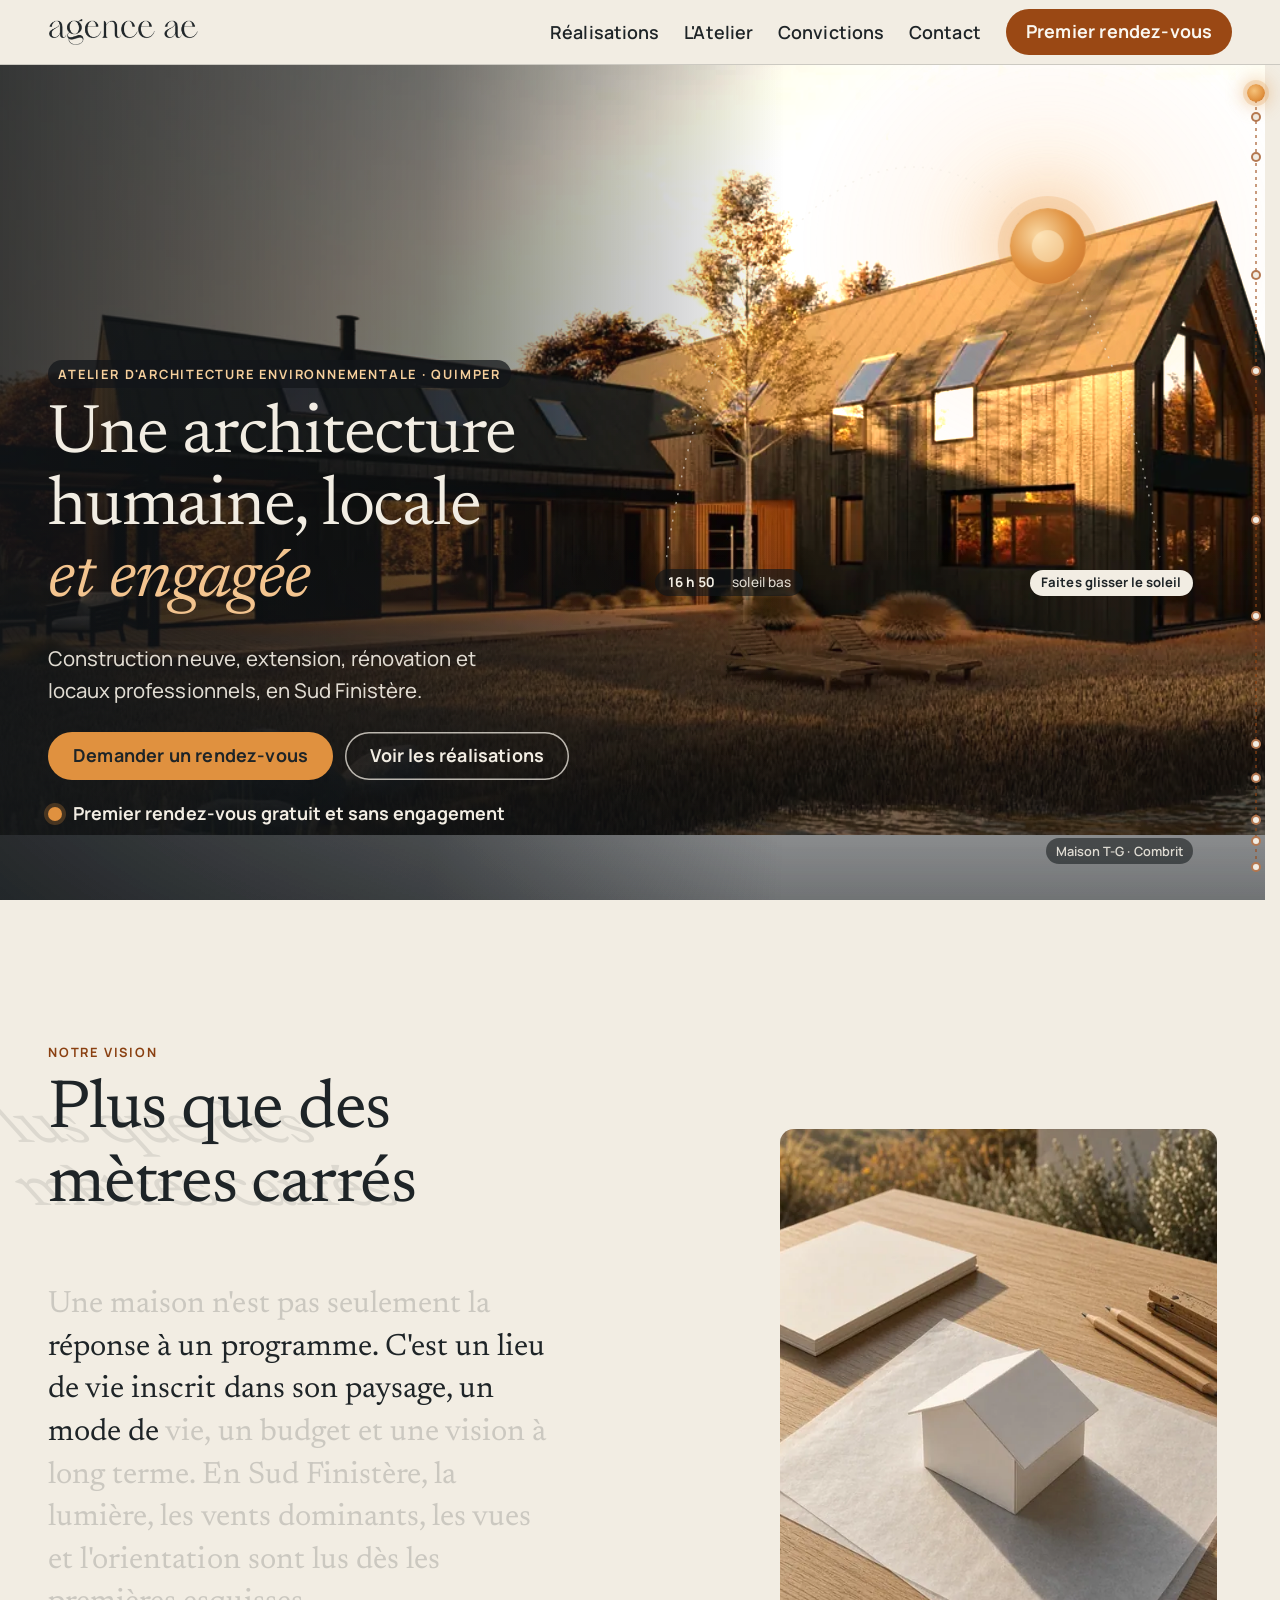
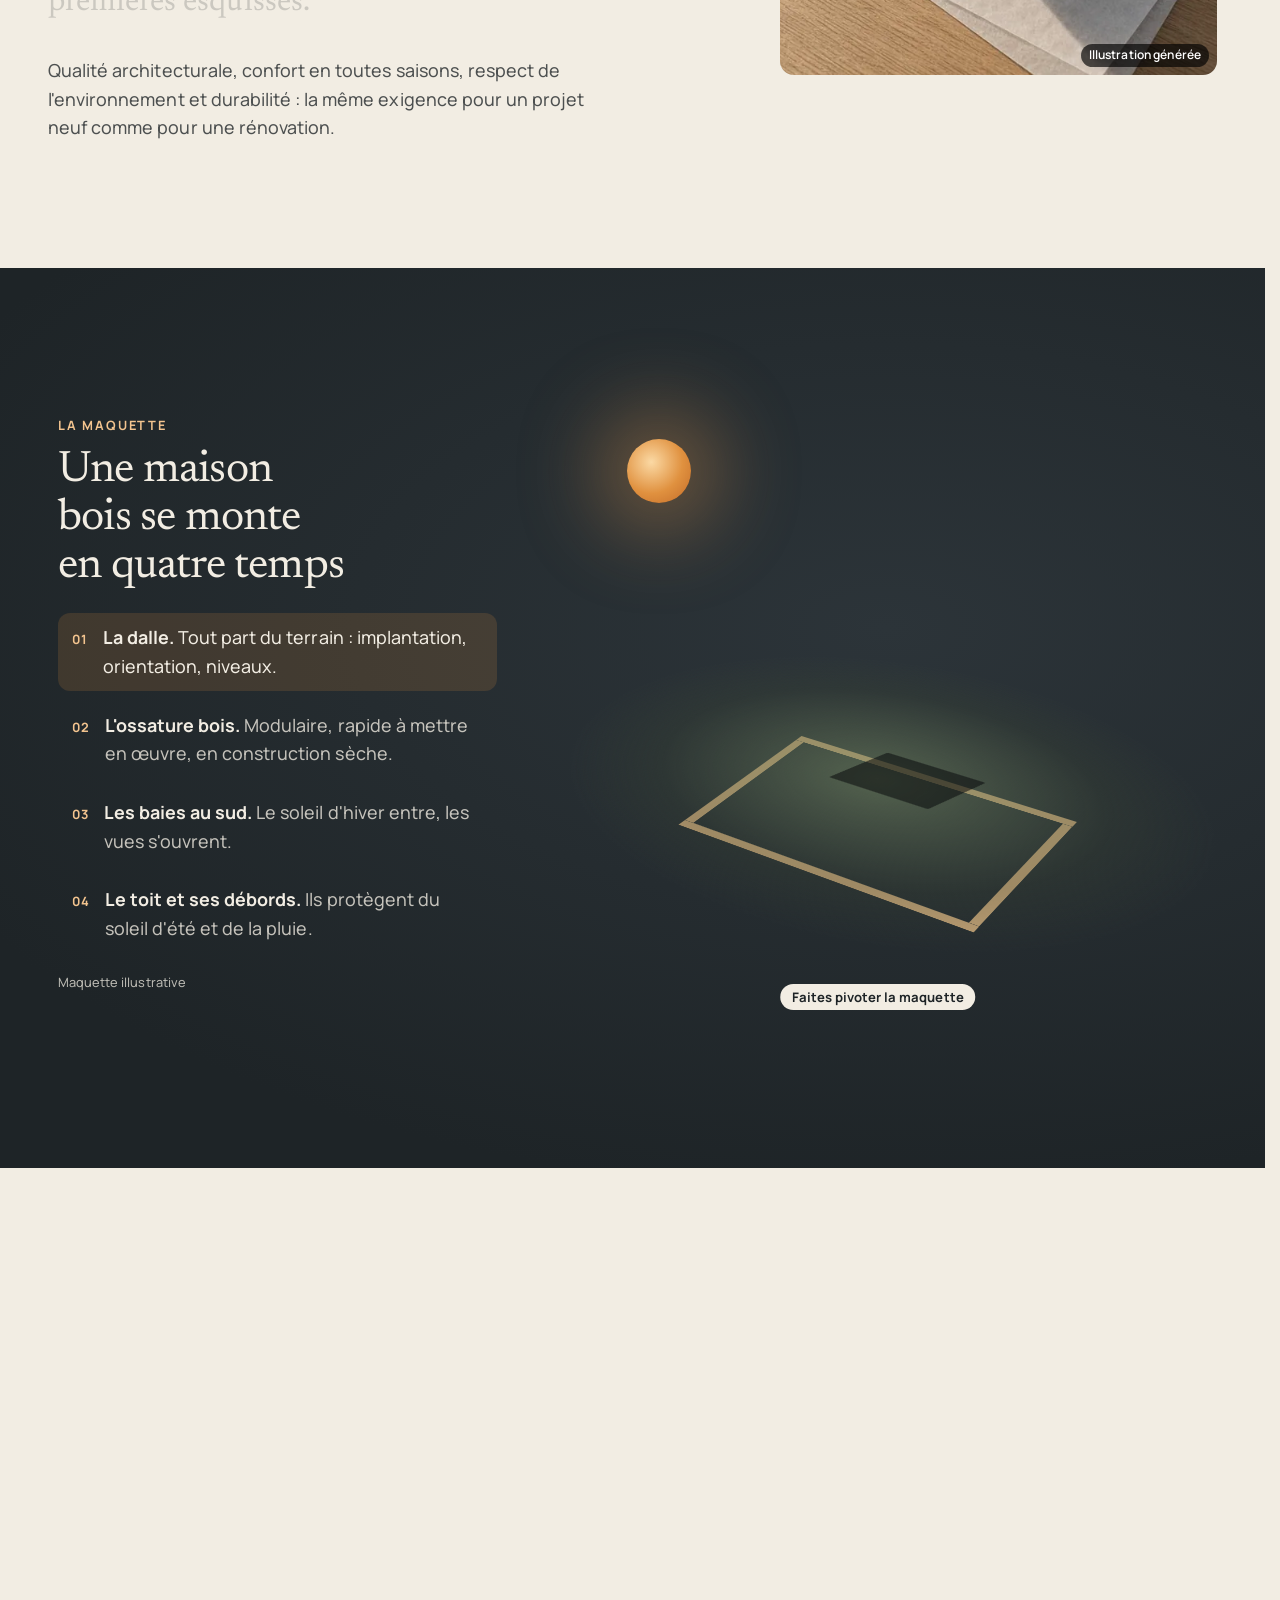
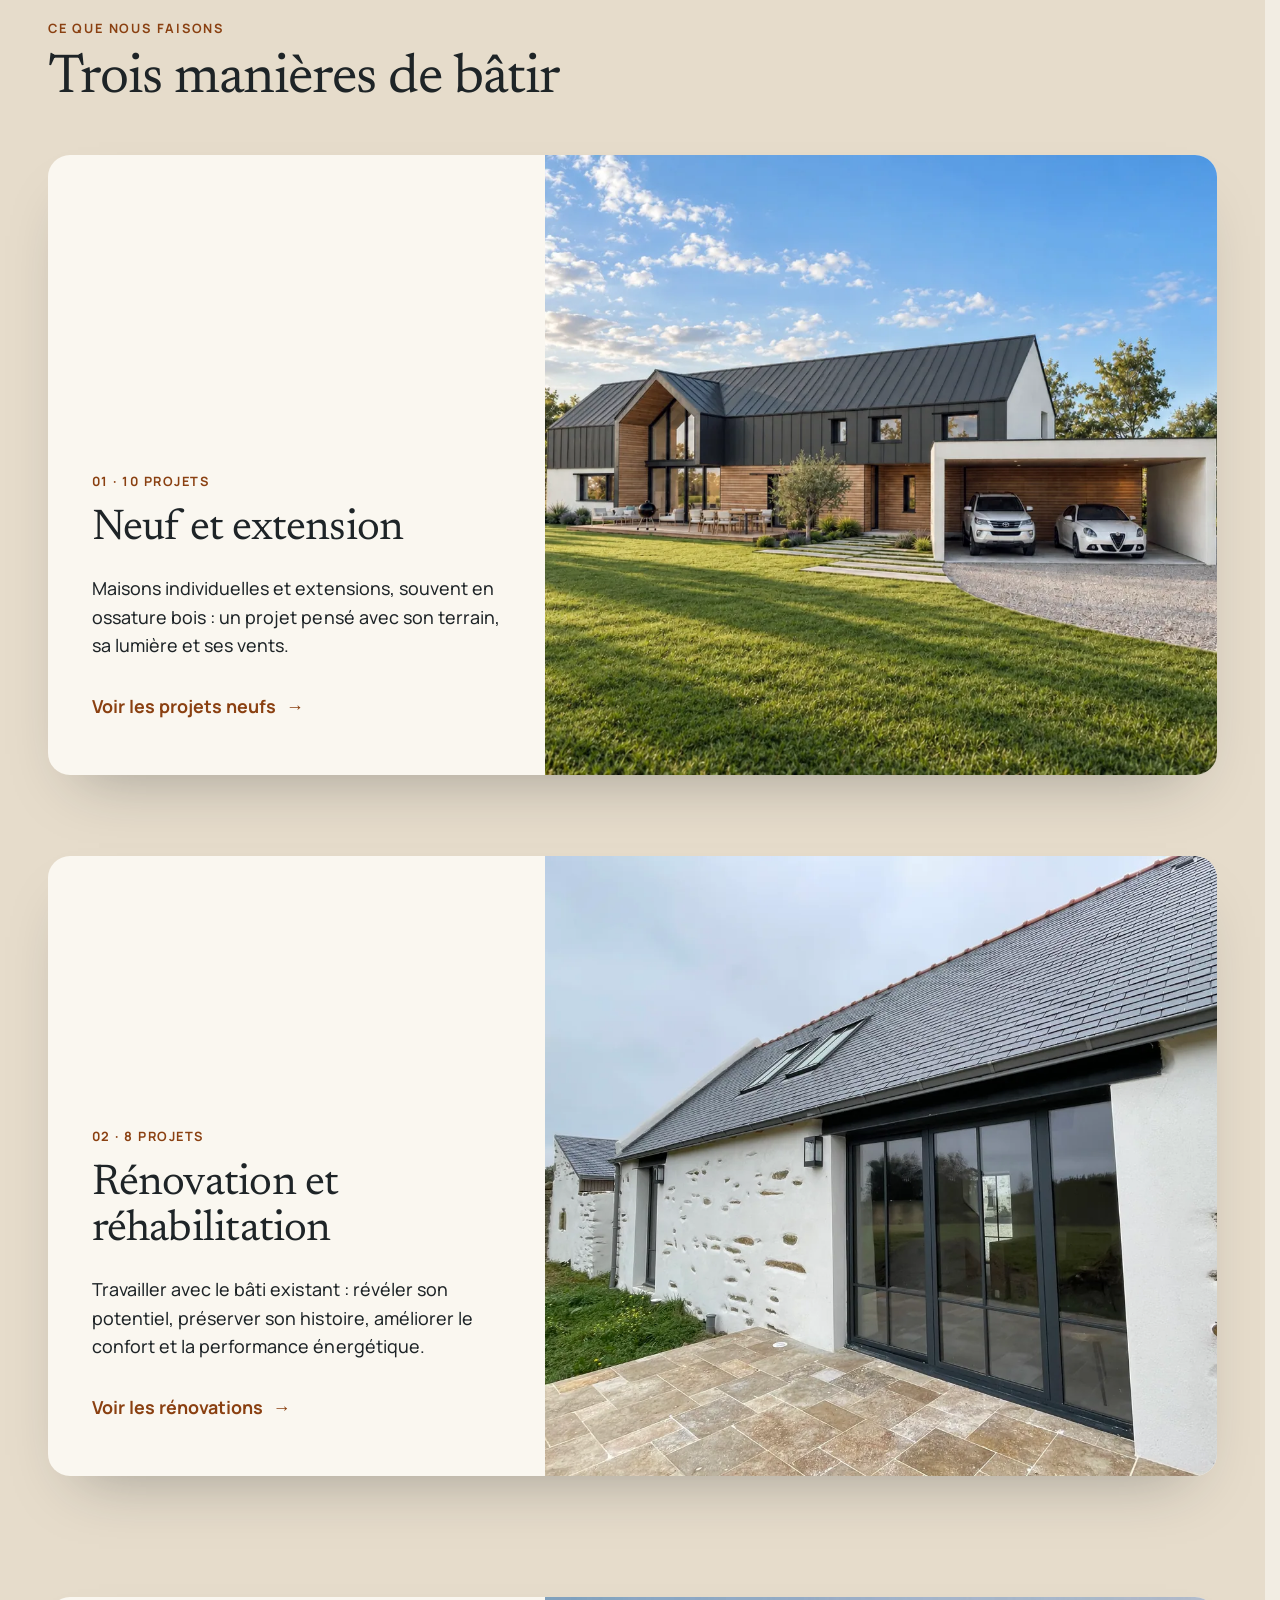
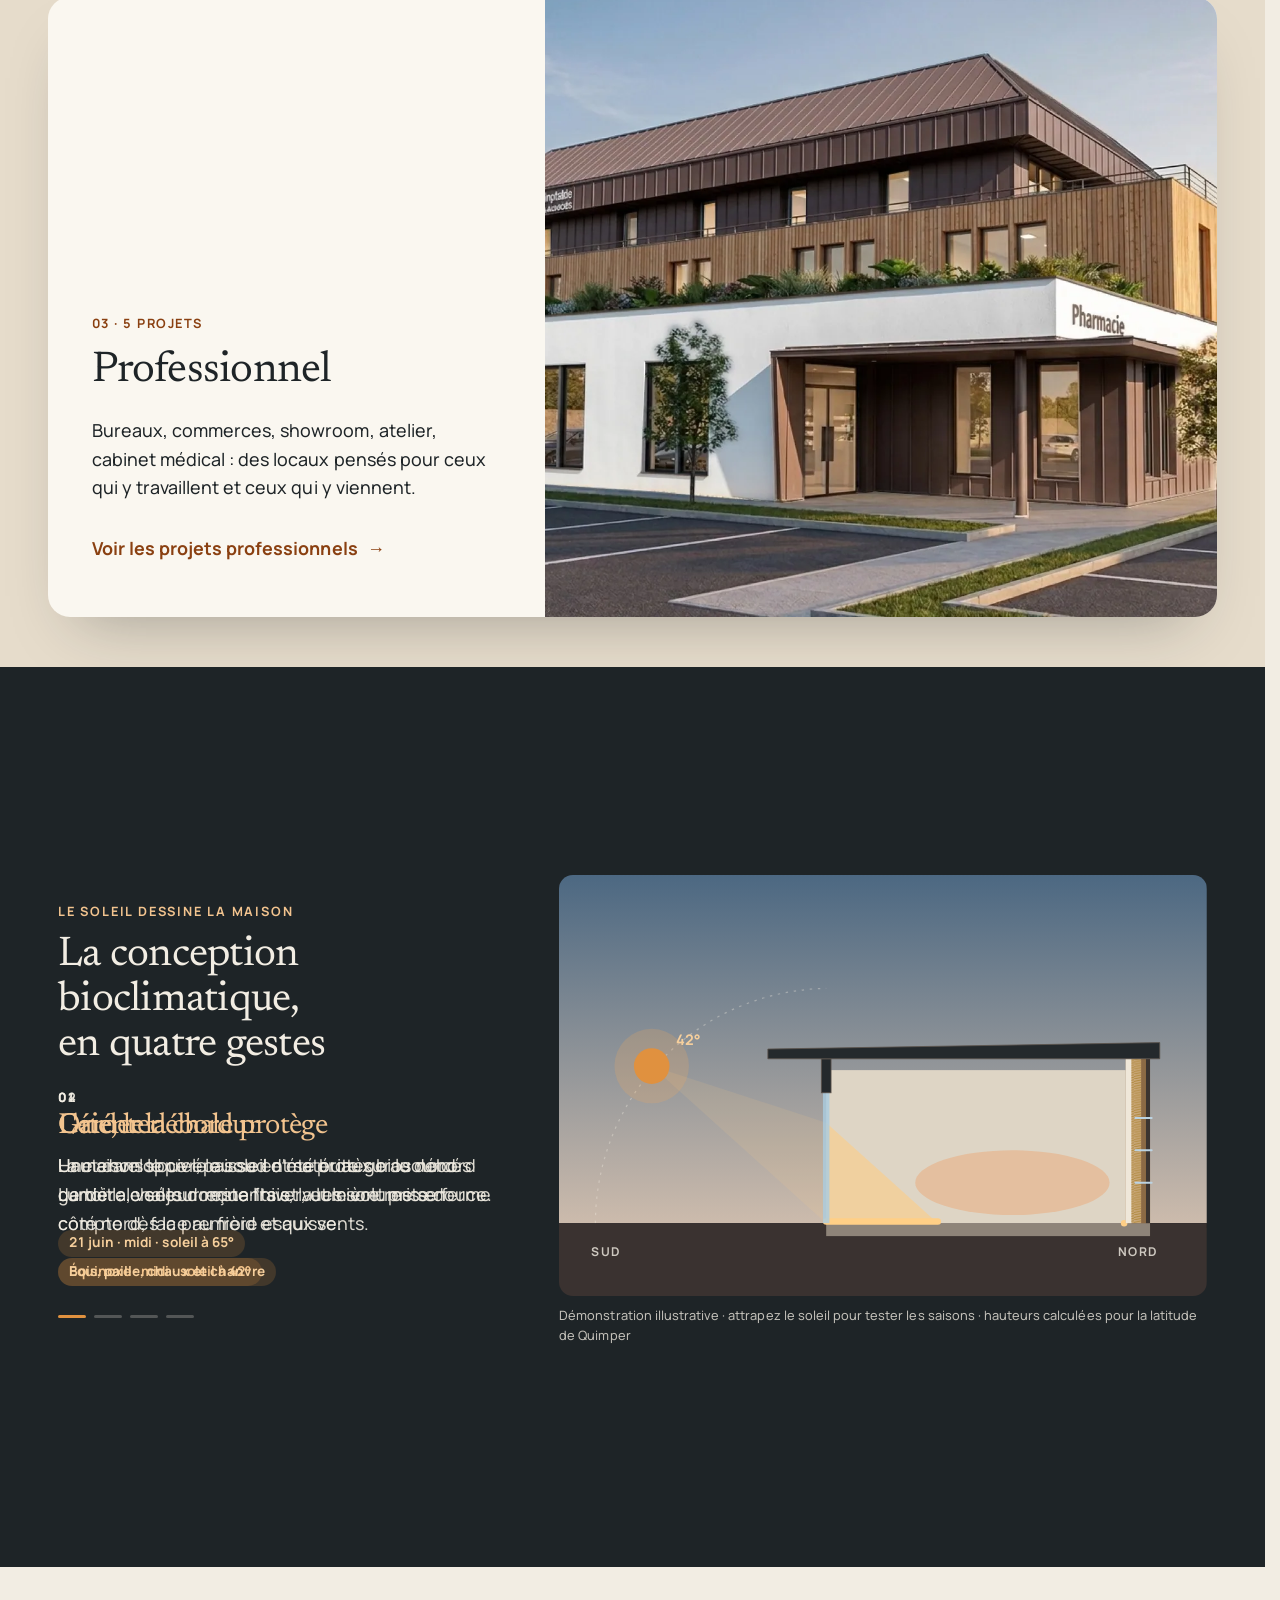
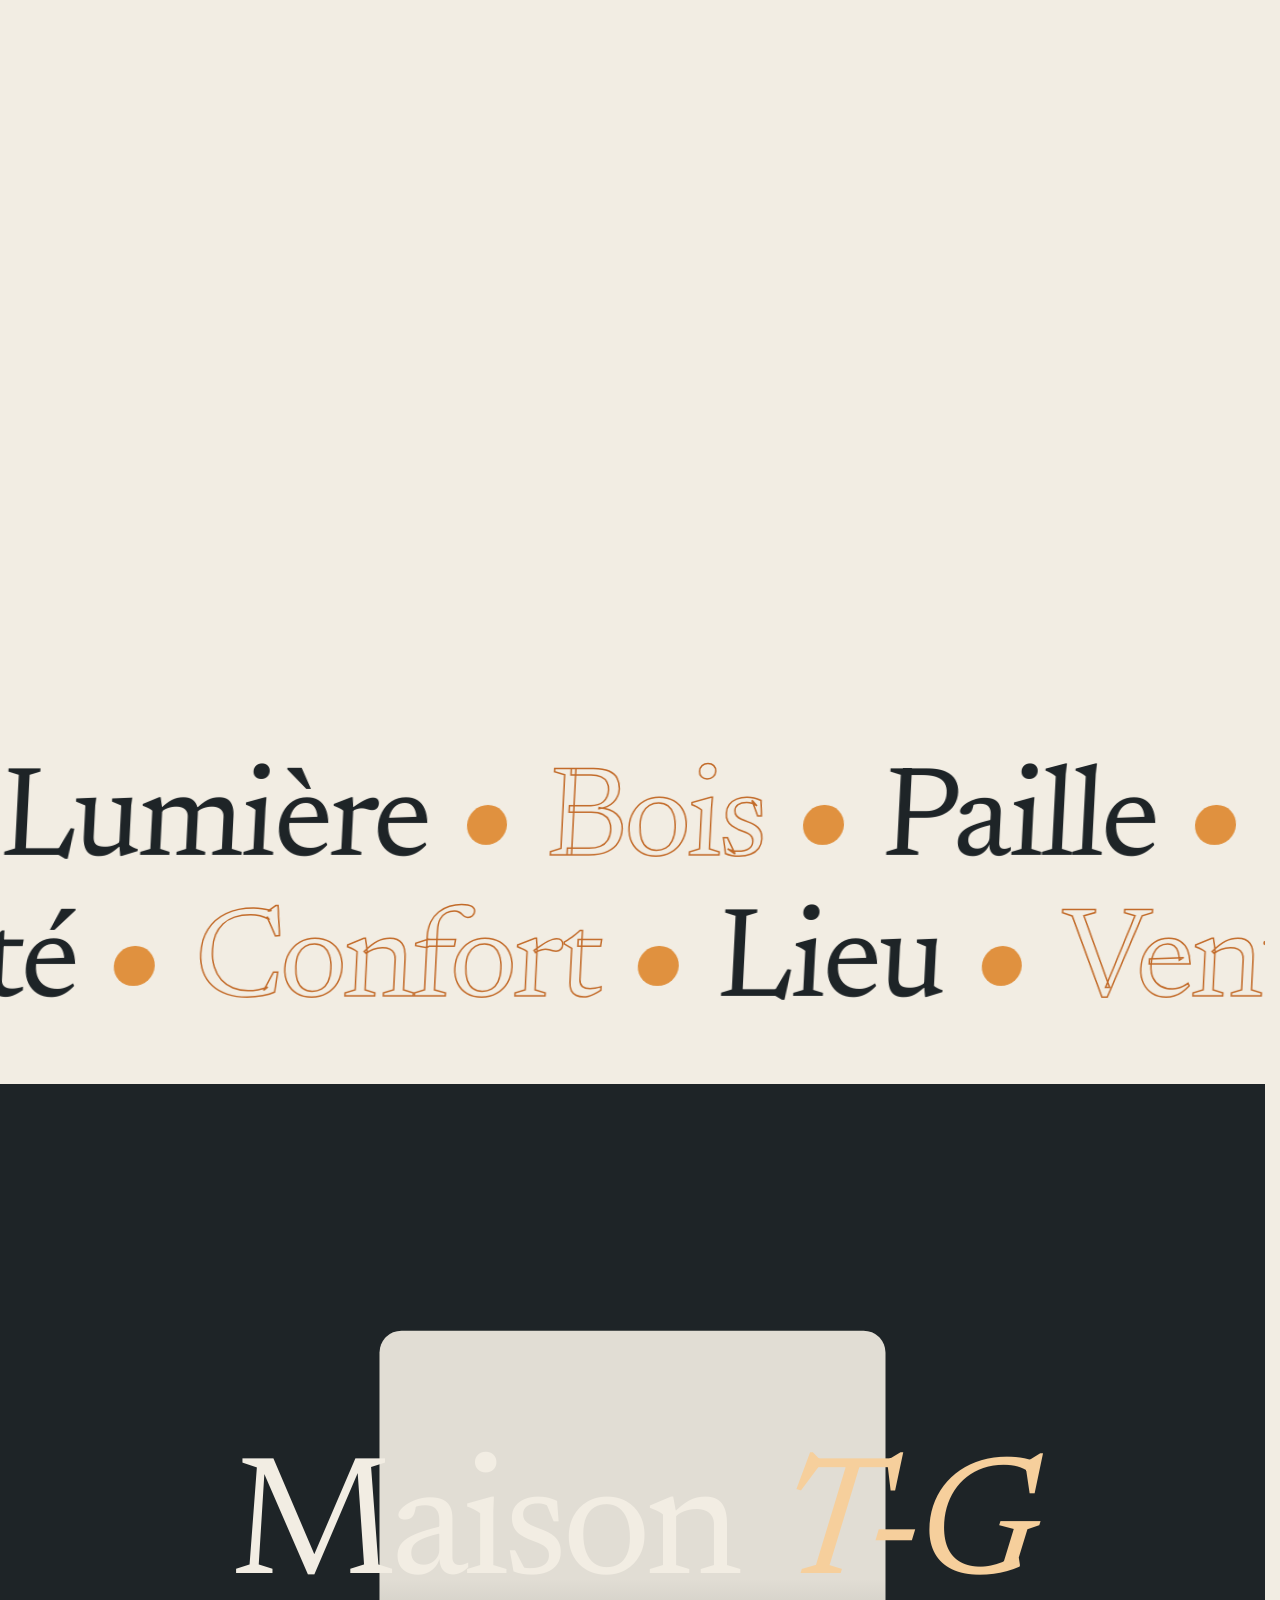
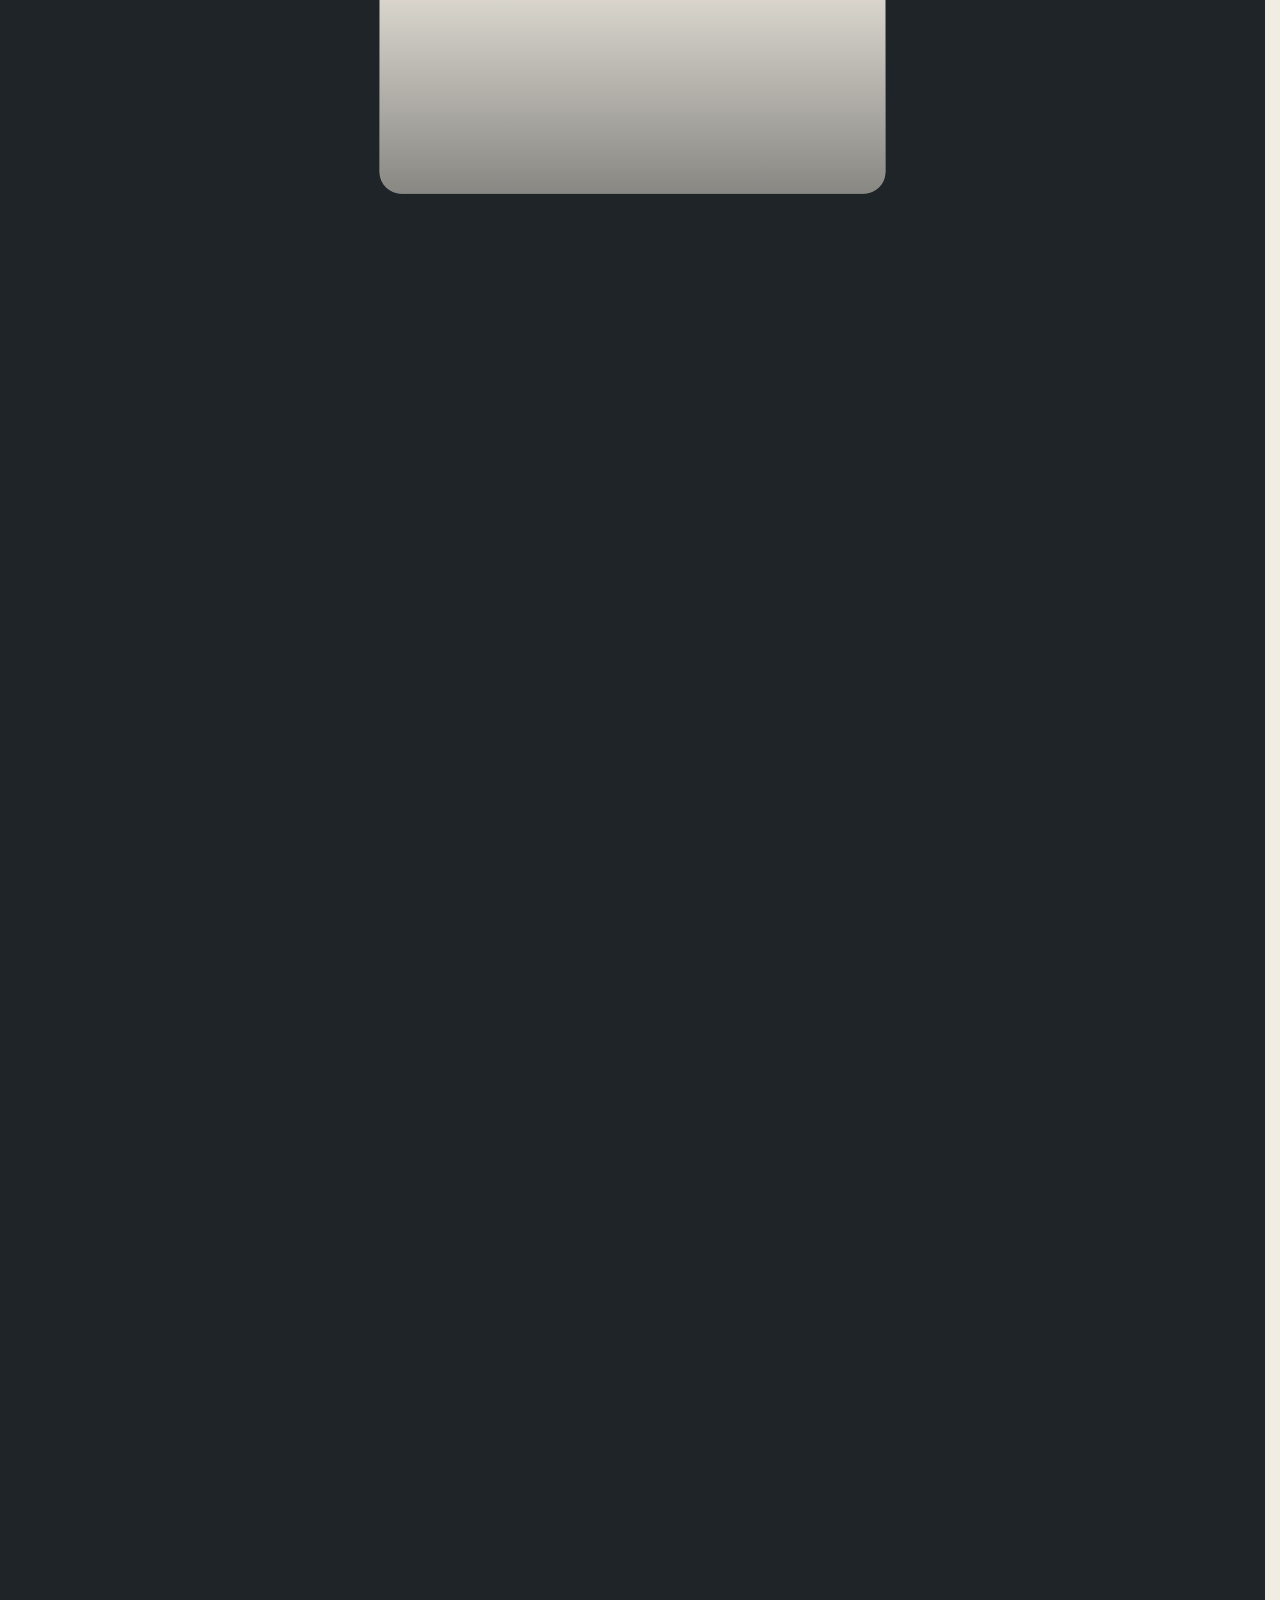
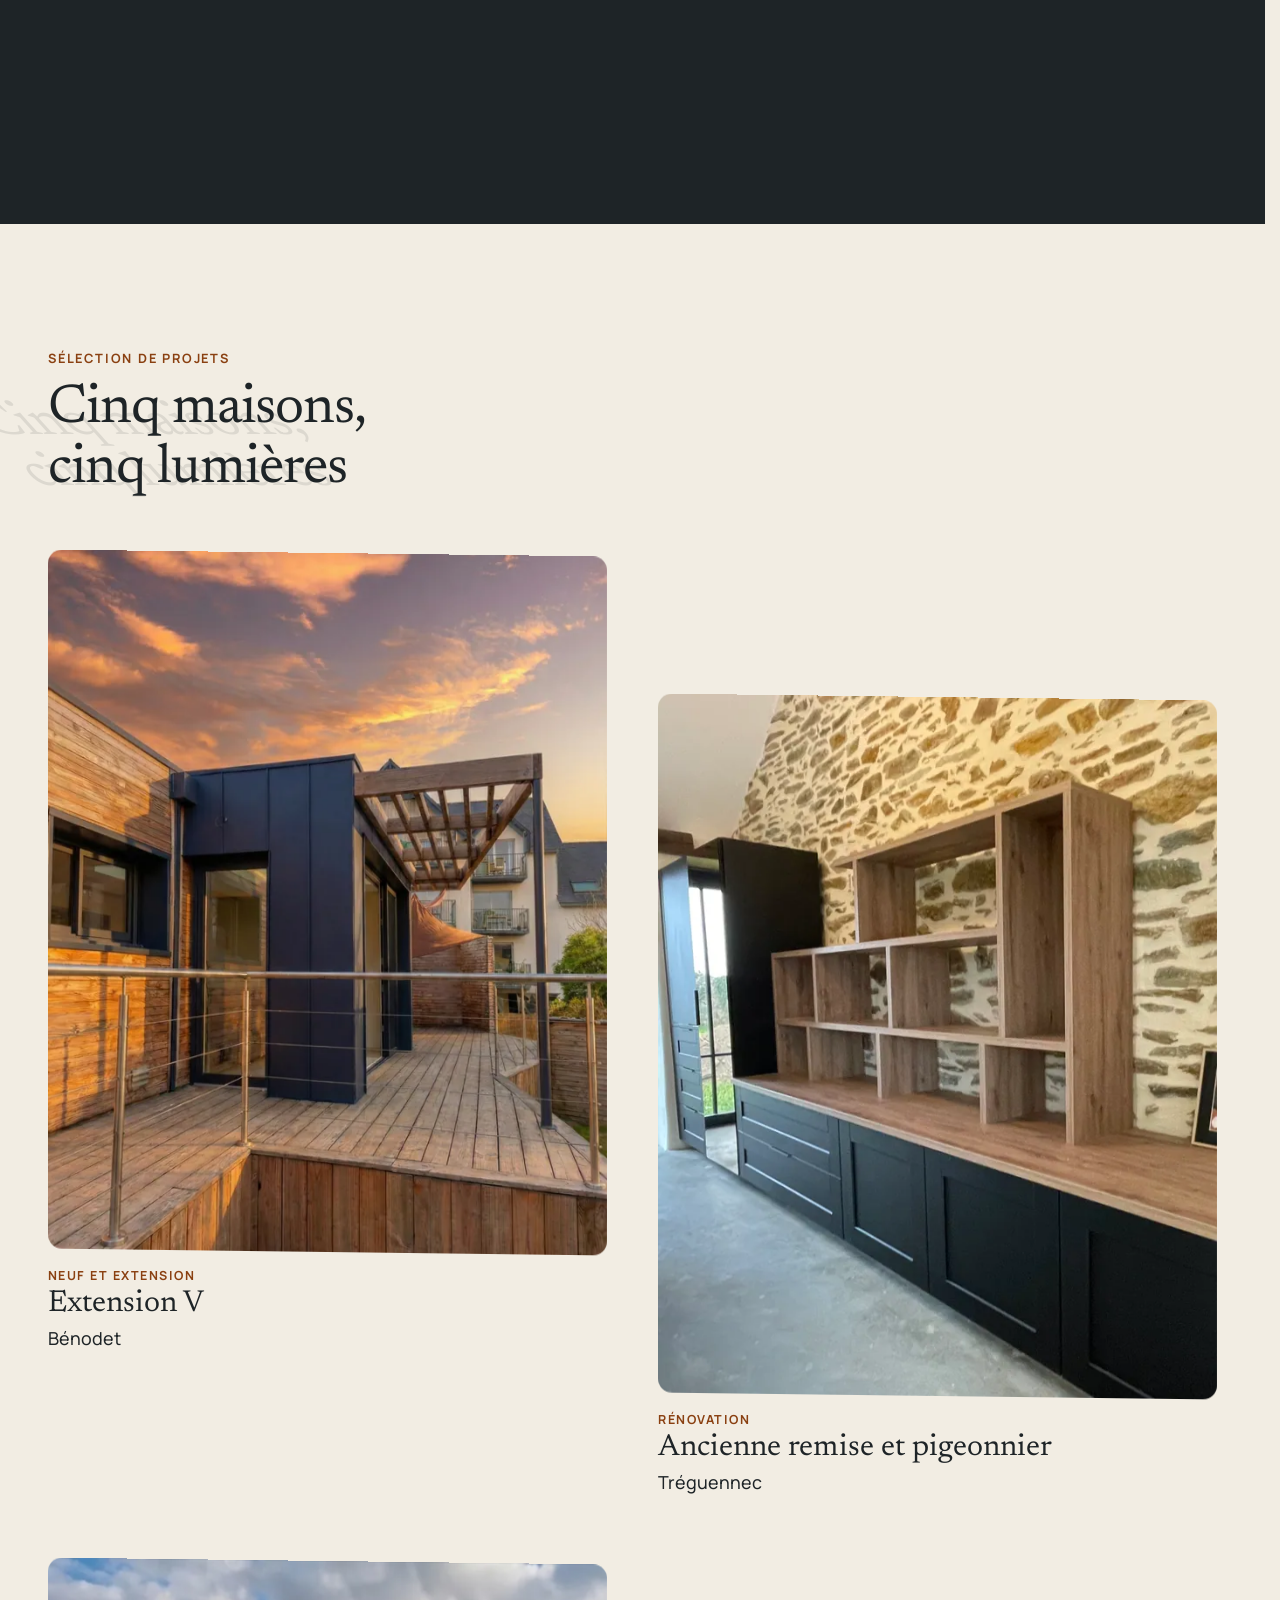
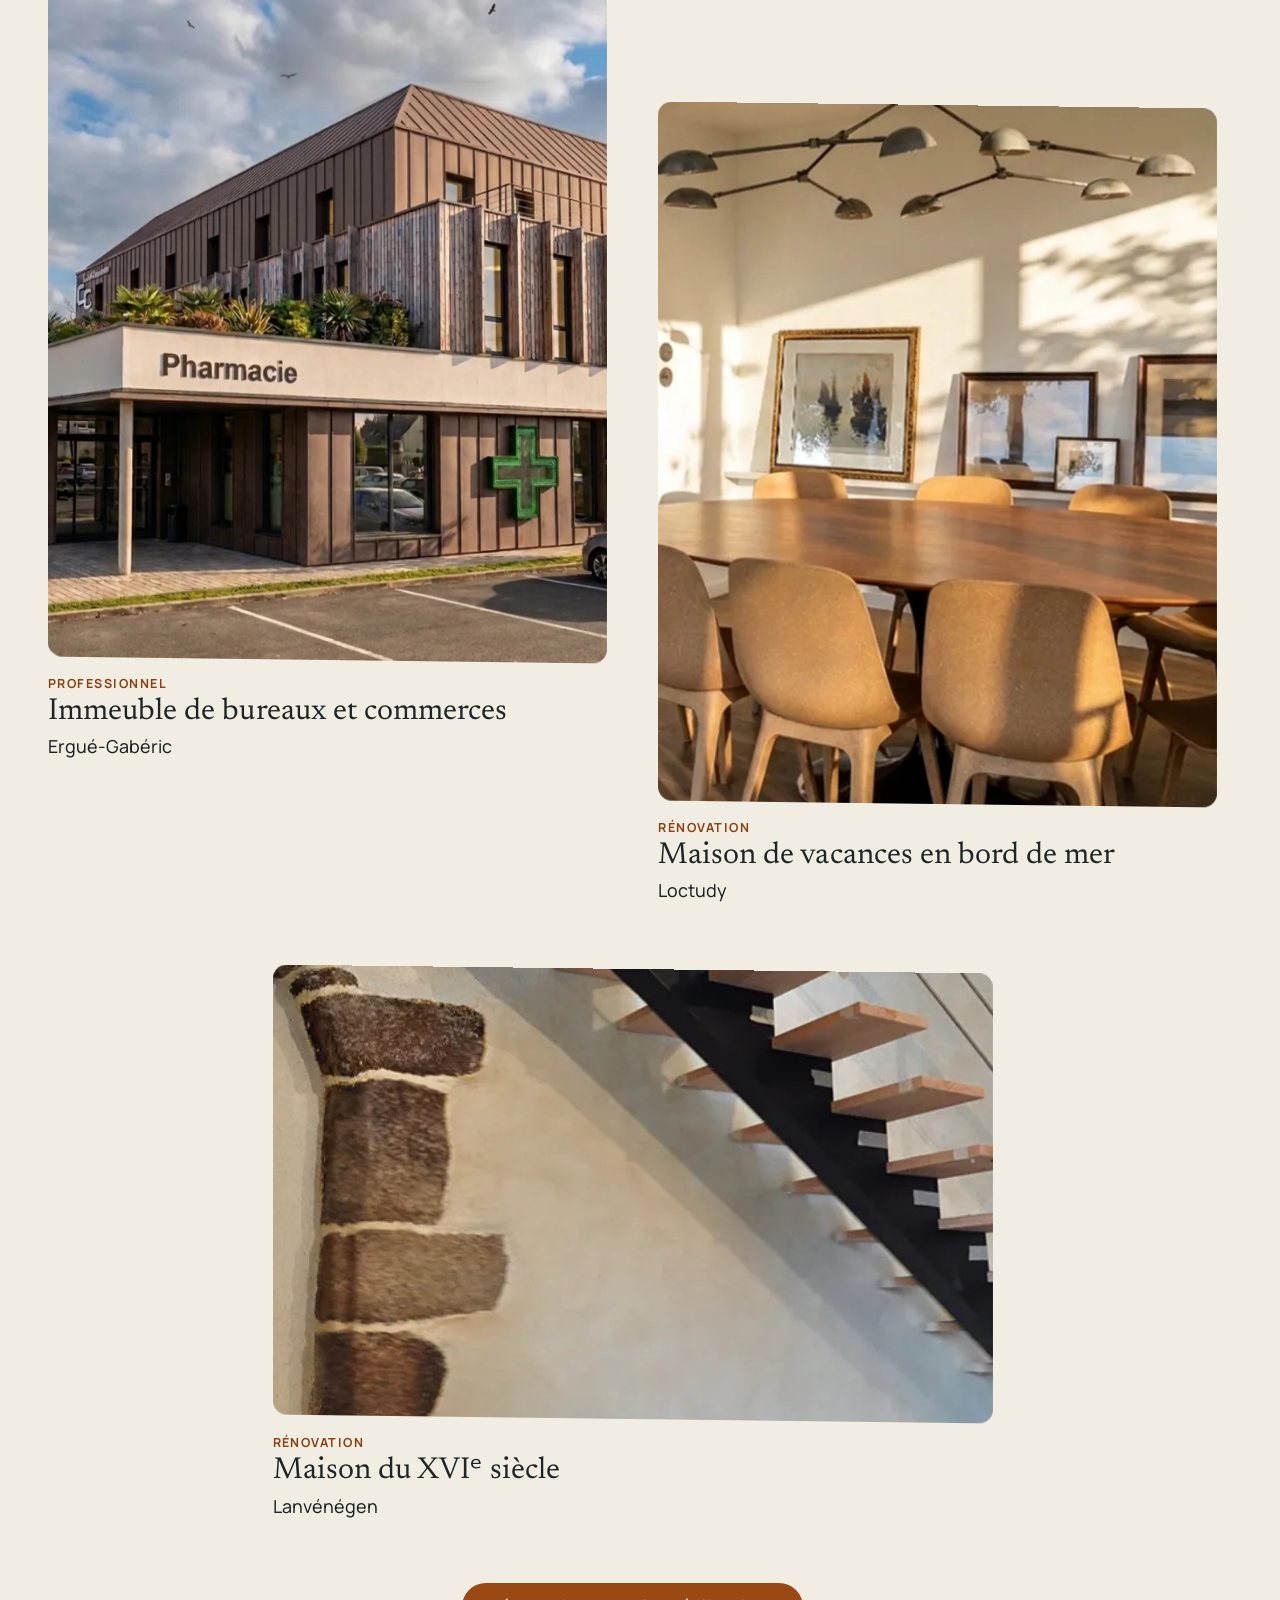
==== commit 7f59b385: "v4 version finale apres audit complet" ====
--- a/index.html
+++ b/index.html
@@ -1,5 +1,5 @@
 <!doctype html>
-<html lang="fr" data-v="2">
+<html lang="fr" data-v="4">
 <head>
 <meta charset="utf-8">
 <meta name="viewport" content="width=device-width, initial-scale=1, viewport-fit=cover">
@@ -41,14 +41,14 @@
 })();</script>
 <link rel="preload" href="/assets/fonts/newsreader.woff2" as="font" type="font/woff2" crossorigin>
 <link rel="preload" href="/assets/fonts/manrope.woff2" as="font" type="font/woff2" crossorigin>
-<link rel="stylesheet" href="/assets/css/socle.css?v=2">
-<link rel="stylesheet" href="/assets/css/site.css?v=2">
-<link rel="modulepreload" href="/assets/js/site.js?v=2">
-<link rel="modulepreload" href="/assets/js/socle/index.js?v=2">
+<link rel="stylesheet" href="/assets/css/socle.css?v=4">
+<link rel="stylesheet" href="/assets/css/site.css?v=4">
+<link rel="modulepreload" href="/assets/js/site.js?v=4">
+<link rel="modulepreload" href="/assets/js/socle/index.js?v=4">
 <script src="/assets/vendor/gsap.min.js" defer></script>
 <script src="/assets/vendor/ScrollTrigger.min.js" defer></script>
 <script src="/assets/vendor/SplitText.min.js" defer></script>
-<script type="module" src="/assets/js/site.js?v=2"></script>
+<script type="module" src="/assets/js/site.js?v=4"></script>
 <meta name="theme-color" content="#f2ede3">
 <link rel="icon" href="/assets/images/favicon.svg" type="image/svg+xml">
 <link rel="apple-touch-icon" href="/assets/images/apple-touch-icon.png">
--- a/assets/css/site.css
+++ b/assets/css/site.css
@@ -770,3 +770,54 @@
 .plein-cadre { inset: var(--entete-h) 0 8px 0; }
 html:not(.js) .plein, html.calme .plein, html.secours .plein { height: auto; }
 html:not(.js) .plein-collant, html.calme .plein-collant, html.secours .plein-collant { position: relative; }
+
+/* ===== v4 · formats de l'audit complet ===== */
+/* Sans JavaScript, la hauteur de l'en-tête n'est pas mesurée : valeur de secours, et le menu replié devient une rangée qui défile. */
+html:not(.js) { --entete-h: 66px; --barres-h: 0px; }
+@media (max-width: 760px) {
+  html:not(.js) { --entete-h: 110px; --barres-h: 78px; }
+  html:not(.js) .entete-rangee { flex-wrap: wrap; row-gap: 0; }
+  html:not(.js) [data-nav] { order: 3; flex-basis: 100%; justify-content: flex-start; }
+  html:not(.js) [data-nav] ul { flex-wrap: wrap; column-gap: 12px; row-gap: 0; white-space: nowrap; font-size: clamp(.8rem, 3.9vw, 1rem); }
+}
+/* 404 : la mention de l'illustration passe à gauche, loin du numéro aligné à droite. */
+.introuvable-media .mention-ia { right: auto; left: 8px; bottom: calc(var(--barres-h, 0px) + 8px); }
+/* Téléphone à l'horizontale et écrans très bas : les ouvertures se resserrent pour garder titre, action et information clé dans le premier écran. */
+@media (max-height: 500px) and (min-width: 761px) {
+  .planche-texte { padding: 16px 22px; }
+  .planche-texte p:not(.planche-num) { display: none; }
+  .planche h3 { font-size: 1.6rem; margin-bottom: .2em; }
+  .introuvable-disque { width: 56px; height: 56px; font-size: 1rem; margin-bottom: 4px; }
+  .introuvable-texte h1 { font-size: 2rem; max-width: 24ch; margin-bottom: .3em; }
+  .introuvable-texte h1 + p { display: none; }
+  .introuvable-texte p { margin-bottom: .5em; }
+  .atelier-tete { padding-top: calc(var(--entete-h) + 14px); }
+  .atelier-tete .surtitre { display: none; }
+  .atelier-titre { font-size: 2.1rem; margin-bottom: .3em; }
+  .atelier-intro { font-size: .92rem; margin-bottom: .6rem; }
+  .conv-tete { padding-top: calc(var(--entete-h) + 10px); padding-bottom: 16px; }
+  .conv-tete .surtitre { display: none; }
+  .conv-grand-chiffre { font-size: 26vh; }
+  .conv-titre { font-size: 1.45rem; margin: .3em auto .5em; }
+  .conv-intro { display: none; }
+  .real-tete { padding-top: calc(var(--entete-h) + 12px); }
+  .real-tete .surtitre { display: none; }
+  .real-titre { font-size: 2.3rem; }
+  .real-intro { display: none; }
+  .real-actions { margin-top: .4rem; }
+  .cadran { width: min(100%, 58svh); }
+}
+/* 404 sur téléphone bas : disque plus petit, la phrase cède la place au bouton et au numéro. */
+@media (max-width: 760px) and (max-height: 700px) {
+  .introuvable-disque { width: 64px; height: 64px; font-size: 1.05rem; }
+  .introuvable-texte h1 + p { display: none; }
+}
+/* Mur en coupe épinglé : les écrans de 768 px de haut prennent aussi la version resserrée. */
+@media (max-height: 820px) and (min-width: 761px) {
+  .mur-texte > p:not(.principe-num):not(.mur-note) { display: none; }
+  .mur .principe-num { font-size: 2.2rem; }
+  .mur-texte h2 { font-size: 1.8rem; }
+  .mur-legende li { padding: 3px 10px; font-size: .88rem; }
+  .mur-legende { margin: .6rem 0; }
+  .mur-coupe figcaption { display: none; }
+}
